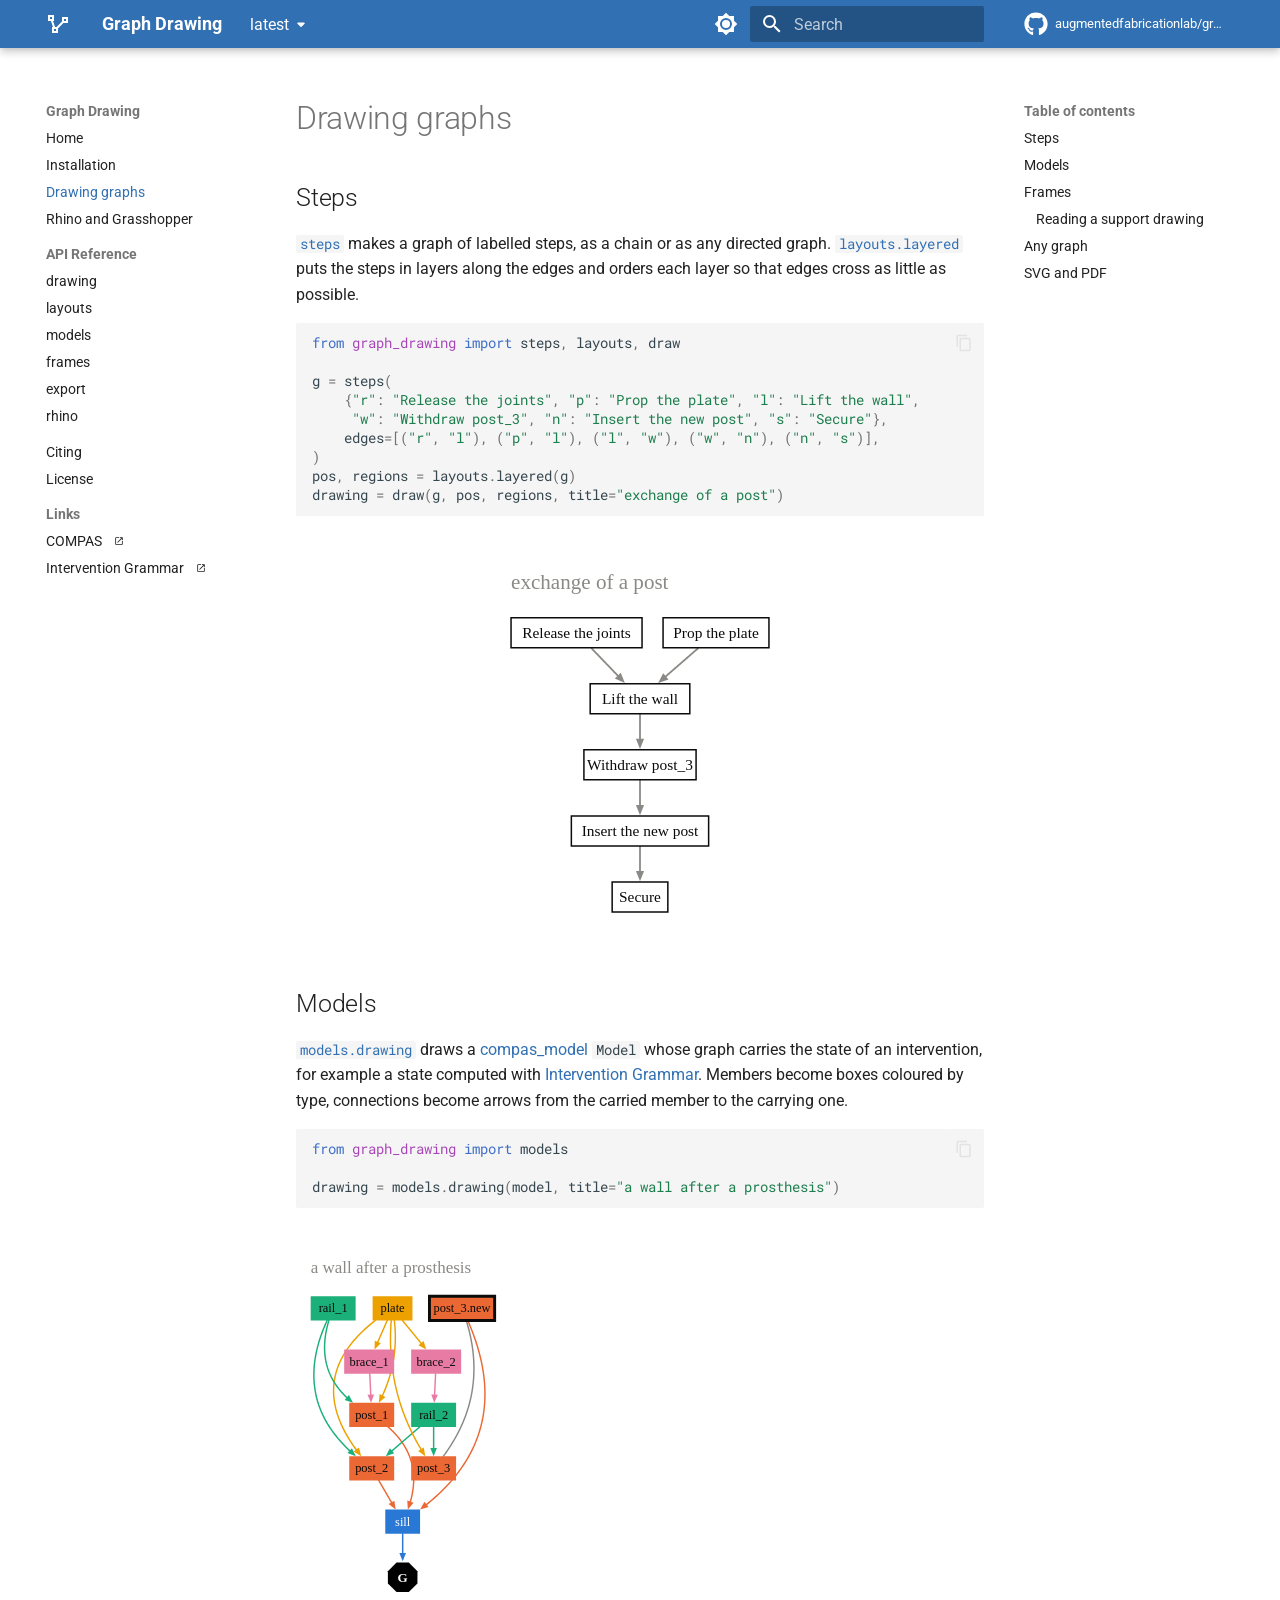
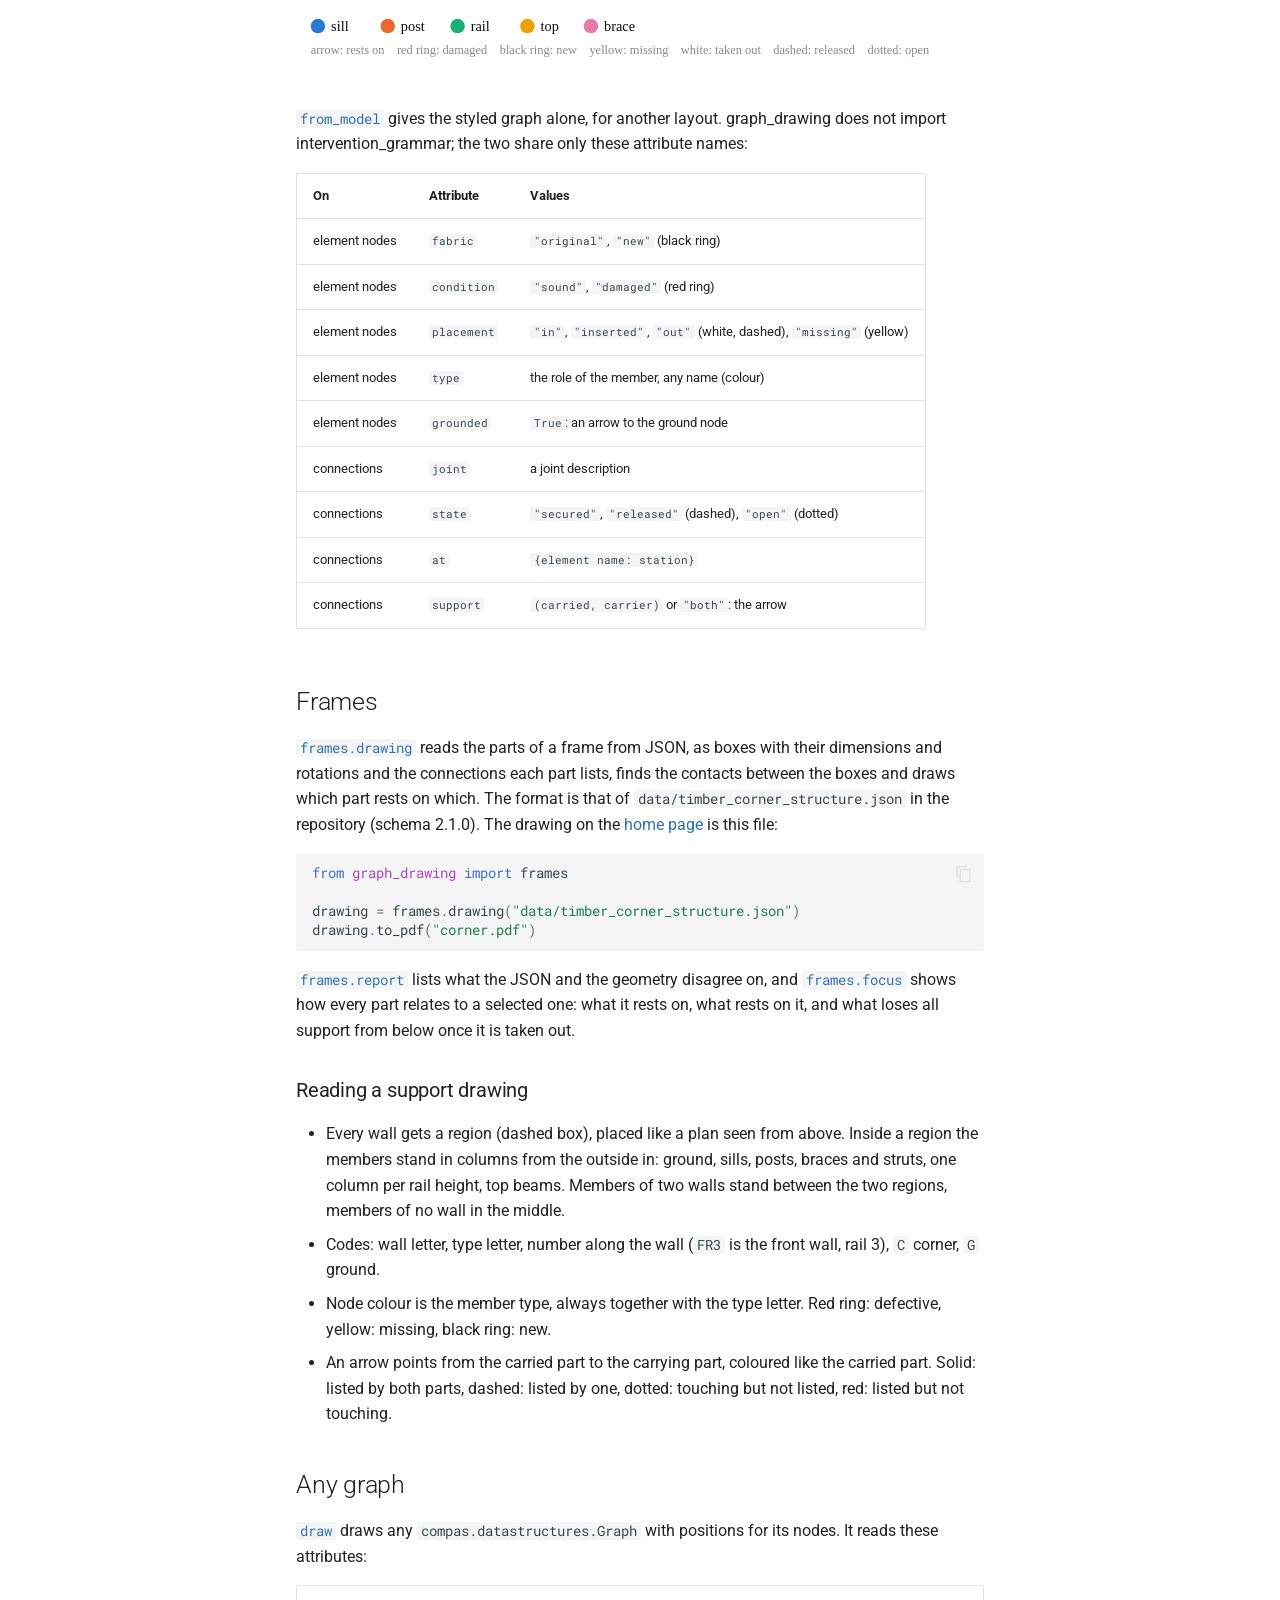
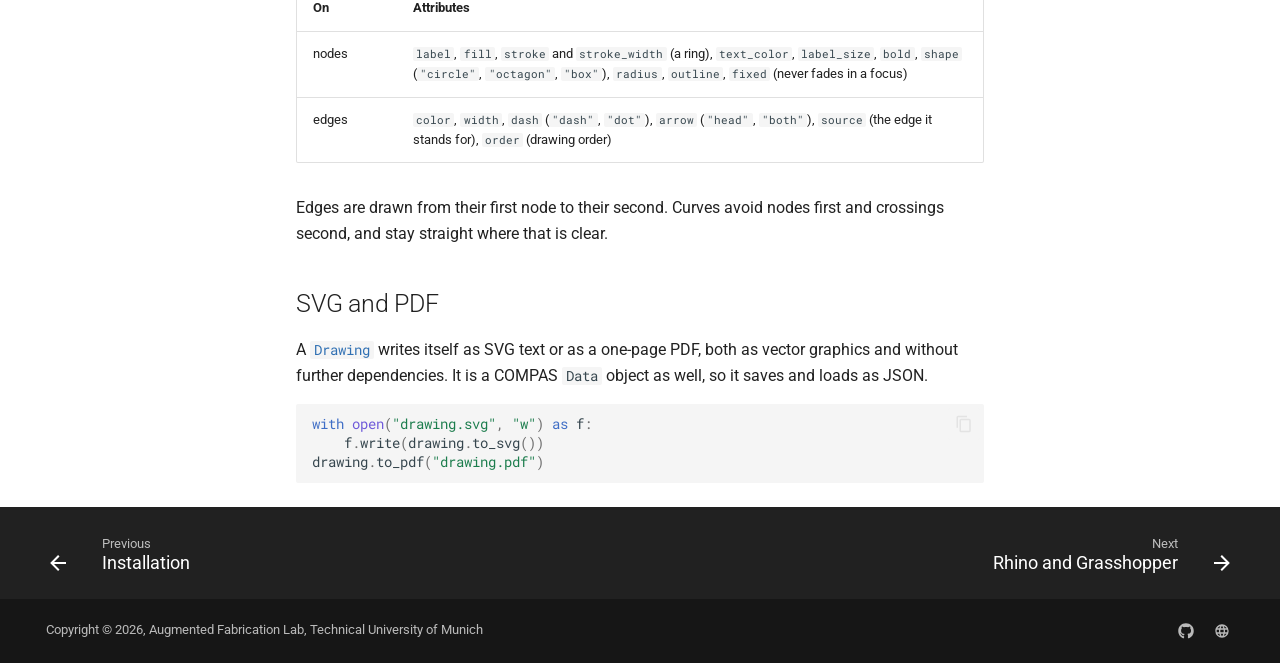
==== latest/usage/index.html @ 90469720 "Deployed 56a0290 to latest with MkDocs 1.6.1 and mike 2.2.0" ====
<!doctype html>
<html lang="en" class="no-js">
  <head>
    
      <meta charset="utf-8">
      <meta name="viewport" content="width=device-width,initial-scale=1">
      
        <meta name="description" content="Schematic drawings of graphs in Rhino, in Grasshopper, as SVG and as PDF.">
      
      
        <meta name="author" content="Tizian Rein">
      
      
        <link rel="canonical" href="https://augmentedfabricationlab.github.io/graph_drawing/latest/usage/">
      
      
        <link rel="prev" href="../installation/">
      
      
        <link rel="next" href="../rhino/">
      
      
        
      
      
      <link rel="icon" href="../_images/favicon.svg">
      <meta name="generator" content="mkdocs-1.6.1, mkdocs-material-9.7.7">
    
    
      
        <title>Drawing graphs - Graph Drawing</title>
      
    
    
      <link rel="stylesheet" href="../assets/stylesheets/main.ec1eaa64.min.css">
      
        
        <link rel="stylesheet" href="../assets/stylesheets/palette.ab4e12ef.min.css">
      
      


    
    
      
    
    
      
        
        
        <link rel="preconnect" href="https://fonts.gstatic.com" crossorigin>
        <link rel="stylesheet" href="https://fonts.googleapis.com/css?family=Roboto:300,300i,400,400i,700,700i%7CRoboto+Mono:400,400i,700,700i&display=fallback">
        <style>:root{--md-text-font:"Roboto";--md-code-font:"Roboto Mono"}</style>
      
    
    
      <link rel="stylesheet" href="../assets/_mkdocstrings.css">
    
      <link rel="stylesheet" href="../assets/stylesheets/custom.css">
    
    <script>__md_scope=new URL("..",location),__md_hash=e=>[...e].reduce(((e,_)=>(e<<5)-e+_.charCodeAt(0)),0),__md_get=(e,_=localStorage,t=__md_scope)=>JSON.parse(_.getItem(t.pathname+"."+e)),__md_set=(e,_,t=localStorage,a=__md_scope)=>{try{t.setItem(a.pathname+"."+e,JSON.stringify(_))}catch(e){}}</script>
    
      

    
    
  </head>
  
  
    
    
      
    
    
    
    
    <body dir="ltr" data-md-color-scheme="default" data-md-color-primary="custom" data-md-color-accent="custom">
  
    
    <input class="md-toggle" data-md-toggle="drawer" type="checkbox" id="__drawer" autocomplete="off">
    <input class="md-toggle" data-md-toggle="search" type="checkbox" id="__search" autocomplete="off">
    <label class="md-overlay" for="__drawer"></label>
    <div data-md-component="skip">
      
        
        <a href="#drawing-graphs" class="md-skip">
          Skip to content
        </a>
      
    </div>
    <div data-md-component="announce">
      
    </div>
    
      <div data-md-color-scheme="default" data-md-component="outdated" hidden>
        
      </div>
    
    
      

  

<header class="md-header md-header--shadow" data-md-component="header">
  <nav class="md-header__inner md-grid" aria-label="Header">
    <a href="https://augmentedfabricationlab.github.io/graph_drawing/" title="Graph Drawing" class="md-header__button md-logo" aria-label="Graph Drawing" data-md-component="logo">
      
  
  <svg xmlns="http://www.w3.org/2000/svg" viewBox="0 0 24 24"><path d="M2 3v6h2.95l2 6H6v6h6v-4.59L17.41 11H22V5h-6v4.57L10.59 15H9.06l-2-6H8V3M4 5h2v2H4m14 0h2v2h-2M8 17h2v2H8Z"/></svg>

    </a>
    <label class="md-header__button md-icon" for="__drawer">
      
      <svg xmlns="http://www.w3.org/2000/svg" viewBox="0 0 24 24"><path d="M3 6h18v2H3zm0 5h18v2H3zm0 5h18v2H3z"/></svg>
    </label>
    <div class="md-header__title" data-md-component="header-title">
      <div class="md-header__ellipsis">
        <div class="md-header__topic">
          <span class="md-ellipsis">
            Graph Drawing
          </span>
        </div>
        <div class="md-header__topic" data-md-component="header-topic">
          <span class="md-ellipsis">
            
              Drawing graphs
            
          </span>
        </div>
      </div>
    </div>
    
      
        <form class="md-header__option" data-md-component="palette">
  
    
    
    
    <input class="md-option" data-md-color-media="" data-md-color-scheme="default" data-md-color-primary="custom" data-md-color-accent="custom"  aria-label="Switch to dark mode"  type="radio" name="__palette" id="__palette_0">
    
      <label class="md-header__button md-icon" title="Switch to dark mode" for="__palette_1" hidden>
        <svg xmlns="http://www.w3.org/2000/svg" viewBox="0 0 24 24"><path d="M12 8a4 4 0 0 0-4 4 4 4 0 0 0 4 4 4 4 0 0 0 4-4 4 4 0 0 0-4-4m0 10a6 6 0 0 1-6-6 6 6 0 0 1 6-6 6 6 0 0 1 6 6 6 6 0 0 1-6 6m8-9.31V4h-4.69L12 .69 8.69 4H4v4.69L.69 12 4 15.31V20h4.69L12 23.31 15.31 20H20v-4.69L23.31 12z"/></svg>
      </label>
    
  
    
    
    
    <input class="md-option" data-md-color-media="" data-md-color-scheme="slate" data-md-color-primary="custom" data-md-color-accent="custom"  aria-label="Switch to light mode"  type="radio" name="__palette" id="__palette_1">
    
      <label class="md-header__button md-icon" title="Switch to light mode" for="__palette_0" hidden>
        <svg xmlns="http://www.w3.org/2000/svg" viewBox="0 0 24 24"><path d="M12 18c-.89 0-1.74-.2-2.5-.55C11.56 16.5 13 14.42 13 12s-1.44-4.5-3.5-5.45C10.26 6.2 11.11 6 12 6a6 6 0 0 1 6 6 6 6 0 0 1-6 6m8-9.31V4h-4.69L12 .69 8.69 4H4v4.69L.69 12 4 15.31V20h4.69L12 23.31 15.31 20H20v-4.69L23.31 12z"/></svg>
      </label>
    
  
</form>
      
    
    
      <script>var palette=__md_get("__palette");if(palette&&palette.color){if("(prefers-color-scheme)"===palette.color.media){var media=matchMedia("(prefers-color-scheme: light)"),input=document.querySelector(media.matches?"[data-md-color-media='(prefers-color-scheme: light)']":"[data-md-color-media='(prefers-color-scheme: dark)']");palette.color.media=input.getAttribute("data-md-color-media"),palette.color.scheme=input.getAttribute("data-md-color-scheme"),palette.color.primary=input.getAttribute("data-md-color-primary"),palette.color.accent=input.getAttribute("data-md-color-accent")}for(var[key,value]of Object.entries(palette.color))document.body.setAttribute("data-md-color-"+key,value)}</script>
    
    
    
      
      
        <label class="md-header__button md-icon" for="__search">
          
          <svg xmlns="http://www.w3.org/2000/svg" viewBox="0 0 24 24"><path d="M9.5 3A6.5 6.5 0 0 1 16 9.5c0 1.61-.59 3.09-1.56 4.23l.27.27h.79l5 5-1.5 1.5-5-5v-.79l-.27-.27A6.52 6.52 0 0 1 9.5 16 6.5 6.5 0 0 1 3 9.5 6.5 6.5 0 0 1 9.5 3m0 2C7 5 5 7 5 9.5S7 14 9.5 14 14 12 14 9.5 12 5 9.5 5"/></svg>
        </label>
        <div class="md-search" data-md-component="search" role="dialog">
  <label class="md-search__overlay" for="__search"></label>
  <div class="md-search__inner" role="search">
    <form class="md-search__form" name="search">
      <input type="text" class="md-search__input" name="query" aria-label="Search" placeholder="Search" autocapitalize="off" autocorrect="off" autocomplete="off" spellcheck="false" data-md-component="search-query" required>
      <label class="md-search__icon md-icon" for="__search">
        
        <svg xmlns="http://www.w3.org/2000/svg" viewBox="0 0 24 24"><path d="M9.5 3A6.5 6.5 0 0 1 16 9.5c0 1.61-.59 3.09-1.56 4.23l.27.27h.79l5 5-1.5 1.5-5-5v-.79l-.27-.27A6.52 6.52 0 0 1 9.5 16 6.5 6.5 0 0 1 3 9.5 6.5 6.5 0 0 1 9.5 3m0 2C7 5 5 7 5 9.5S7 14 9.5 14 14 12 14 9.5 12 5 9.5 5"/></svg>
        
        <svg xmlns="http://www.w3.org/2000/svg" viewBox="0 0 24 24"><path d="M20 11v2H8l5.5 5.5-1.42 1.42L4.16 12l7.92-7.92L13.5 5.5 8 11z"/></svg>
      </label>
      <nav class="md-search__options" aria-label="Search">
        
        <button type="reset" class="md-search__icon md-icon" title="Clear" aria-label="Clear" tabindex="-1">
          
          <svg xmlns="http://www.w3.org/2000/svg" viewBox="0 0 24 24"><path d="M19 6.41 17.59 5 12 10.59 6.41 5 5 6.41 10.59 12 5 17.59 6.41 19 12 13.41 17.59 19 19 17.59 13.41 12z"/></svg>
        </button>
      </nav>
      
        <div class="md-search__suggest" data-md-component="search-suggest"></div>
      
    </form>
    <div class="md-search__output">
      <div class="md-search__scrollwrap" tabindex="0" data-md-scrollfix>
        <div class="md-search-result" data-md-component="search-result">
          <div class="md-search-result__meta">
            Initializing search
          </div>
          <ol class="md-search-result__list" role="presentation"></ol>
        </div>
      </div>
    </div>
  </div>
</div>
      
    
    
      <div class="md-header__source">
        <a href="https://github.com/augmentedfabricationlab/graph_drawing/" title="Go to repository" class="md-source" data-md-component="source">
  <div class="md-source__icon md-icon">
    
    <svg xmlns="http://www.w3.org/2000/svg" viewBox="0 0 512 512"><!--! Font Awesome Free 7.1.0 by @fontawesome - https://fontawesome.com License - https://fontawesome.com/license/free (Icons: CC BY 4.0, Fonts: SIL OFL 1.1, Code: MIT License) Copyright 2025 Fonticons, Inc.--><path d="M173.9 397.4c0 2-2.3 3.6-5.2 3.6-3.3.3-5.6-1.3-5.6-3.6 0-2 2.3-3.6 5.2-3.6 3-.3 5.6 1.3 5.6 3.6m-31.1-4.5c-.7 2 1.3 4.3 4.3 4.9 2.6 1 5.6 0 6.2-2s-1.3-4.3-4.3-5.2c-2.6-.7-5.5.3-6.2 2.3m44.2-1.7c-2.9.7-4.9 2.6-4.6 4.9.3 2 2.9 3.3 5.9 2.6 2.9-.7 4.9-2.6 4.6-4.6-.3-1.9-3-3.2-5.9-2.9M252.8 8C114.1 8 8 113.3 8 252c0 110.9 69.8 205.8 169.5 239.2 12.8 2.3 17.3-5.6 17.3-12.1 0-6.2-.3-40.4-.3-61.4 0 0-70 15-84.7-29.8 0 0-11.4-29.1-27.8-36.6 0 0-22.9-15.7 1.6-15.4 0 0 24.9 2 38.6 25.8 21.9 38.6 58.6 27.5 72.9 20.9 2.3-16 8.8-27.1 16-33.7-55.9-6.2-112.3-14.3-112.3-110.5 0-27.5 7.6-41.3 23.6-58.9-2.6-6.5-11.1-33.3 2.6-67.9 20.9-6.5 69 27 69 27 20-5.6 41.5-8.5 62.8-8.5s42.8 2.9 62.8 8.5c0 0 48.1-33.6 69-27 13.7 34.7 5.2 61.4 2.6 67.9 16 17.7 25.8 31.5 25.8 58.9 0 96.5-58.9 104.2-114.8 110.5 9.2 7.9 17 22.9 17 46.4 0 33.7-.3 75.4-.3 83.6 0 6.5 4.6 14.4 17.3 12.1C436.2 457.8 504 362.9 504 252 504 113.3 391.5 8 252.8 8M105.2 352.9c-1.3 1-1 3.3.7 5.2 1.6 1.6 3.9 2.3 5.2 1 1.3-1 1-3.3-.7-5.2-1.6-1.6-3.9-2.3-5.2-1m-10.8-8.1c-.7 1.3.3 2.9 2.3 3.9 1.6 1 3.6.7 4.3-.7.7-1.3-.3-2.9-2.3-3.9-2-.6-3.6-.3-4.3.7m32.4 35.6c-1.6 1.3-1 4.3 1.3 6.2 2.3 2.3 5.2 2.6 6.5 1 1.3-1.3.7-4.3-1.3-6.2-2.2-2.3-5.2-2.6-6.5-1m-11.4-14.7c-1.6 1-1.6 3.6 0 5.9s4.3 3.3 5.6 2.3c1.6-1.3 1.6-3.9 0-6.2-1.4-2.3-4-3.3-5.6-2"/></svg>
  </div>
  <div class="md-source__repository">
    augmentedfabricationlab/graph_drawing
  </div>
</a>
      </div>
    
  </nav>
  
</header>
    
    <div class="md-container" data-md-component="container">
      
      
        
          
        
      
      <main class="md-main" data-md-component="main">
        <div class="md-main__inner md-grid">
          
            
              
              <div class="md-sidebar md-sidebar--primary" data-md-component="sidebar" data-md-type="navigation" >
                <div class="md-sidebar__scrollwrap">
                  <div class="md-sidebar__inner">
                    



<nav class="md-nav md-nav--primary" aria-label="Navigation" data-md-level="0">
  <label class="md-nav__title" for="__drawer">
    <a href="https://augmentedfabricationlab.github.io/graph_drawing/" title="Graph Drawing" class="md-nav__button md-logo" aria-label="Graph Drawing" data-md-component="logo">
      
  
  <svg xmlns="http://www.w3.org/2000/svg" viewBox="0 0 24 24"><path d="M2 3v6h2.95l2 6H6v6h6v-4.59L17.41 11H22V5h-6v4.57L10.59 15H9.06l-2-6H8V3M4 5h2v2H4m14 0h2v2h-2M8 17h2v2H8Z"/></svg>

    </a>
    Graph Drawing
  </label>
  
    <div class="md-nav__source">
      <a href="https://github.com/augmentedfabricationlab/graph_drawing/" title="Go to repository" class="md-source" data-md-component="source">
  <div class="md-source__icon md-icon">
    
    <svg xmlns="http://www.w3.org/2000/svg" viewBox="0 0 512 512"><!--! Font Awesome Free 7.1.0 by @fontawesome - https://fontawesome.com License - https://fontawesome.com/license/free (Icons: CC BY 4.0, Fonts: SIL OFL 1.1, Code: MIT License) Copyright 2025 Fonticons, Inc.--><path d="M173.9 397.4c0 2-2.3 3.6-5.2 3.6-3.3.3-5.6-1.3-5.6-3.6 0-2 2.3-3.6 5.2-3.6 3-.3 5.6 1.3 5.6 3.6m-31.1-4.5c-.7 2 1.3 4.3 4.3 4.9 2.6 1 5.6 0 6.2-2s-1.3-4.3-4.3-5.2c-2.6-.7-5.5.3-6.2 2.3m44.2-1.7c-2.9.7-4.9 2.6-4.6 4.9.3 2 2.9 3.3 5.9 2.6 2.9-.7 4.9-2.6 4.6-4.6-.3-1.9-3-3.2-5.9-2.9M252.8 8C114.1 8 8 113.3 8 252c0 110.9 69.8 205.8 169.5 239.2 12.8 2.3 17.3-5.6 17.3-12.1 0-6.2-.3-40.4-.3-61.4 0 0-70 15-84.7-29.8 0 0-11.4-29.1-27.8-36.6 0 0-22.9-15.7 1.6-15.4 0 0 24.9 2 38.6 25.8 21.9 38.6 58.6 27.5 72.9 20.9 2.3-16 8.8-27.1 16-33.7-55.9-6.2-112.3-14.3-112.3-110.5 0-27.5 7.6-41.3 23.6-58.9-2.6-6.5-11.1-33.3 2.6-67.9 20.9-6.5 69 27 69 27 20-5.6 41.5-8.5 62.8-8.5s42.8 2.9 62.8 8.5c0 0 48.1-33.6 69-27 13.7 34.7 5.2 61.4 2.6 67.9 16 17.7 25.8 31.5 25.8 58.9 0 96.5-58.9 104.2-114.8 110.5 9.2 7.9 17 22.9 17 46.4 0 33.7-.3 75.4-.3 83.6 0 6.5 4.6 14.4 17.3 12.1C436.2 457.8 504 362.9 504 252 504 113.3 391.5 8 252.8 8M105.2 352.9c-1.3 1-1 3.3.7 5.2 1.6 1.6 3.9 2.3 5.2 1 1.3-1 1-3.3-.7-5.2-1.6-1.6-3.9-2.3-5.2-1m-10.8-8.1c-.7 1.3.3 2.9 2.3 3.9 1.6 1 3.6.7 4.3-.7.7-1.3-.3-2.9-2.3-3.9-2-.6-3.6-.3-4.3.7m32.4 35.6c-1.6 1.3-1 4.3 1.3 6.2 2.3 2.3 5.2 2.6 6.5 1 1.3-1.3.7-4.3-1.3-6.2-2.2-2.3-5.2-2.6-6.5-1m-11.4-14.7c-1.6 1-1.6 3.6 0 5.9s4.3 3.3 5.6 2.3c1.6-1.3 1.6-3.9 0-6.2-1.4-2.3-4-3.3-5.6-2"/></svg>
  </div>
  <div class="md-source__repository">
    augmentedfabricationlab/graph_drawing
  </div>
</a>
    </div>
  
  <ul class="md-nav__list" data-md-scrollfix>
    
      
      
  
  
  
  
    <li class="md-nav__item">
      <a href=".." class="md-nav__link">
        
  
  
  <span class="md-ellipsis">
    
  
    Home
  

    
  </span>
  
  

      </a>
    </li>
  

    
      
      
  
  
  
  
    <li class="md-nav__item">
      <a href="../installation/" class="md-nav__link">
        
  
  
  <span class="md-ellipsis">
    
  
    Installation
  

    
  </span>
  
  

      </a>
    </li>
  

    
      
      
  
  
    
  
  
  
    <li class="md-nav__item md-nav__item--active">
      
      <input class="md-nav__toggle md-toggle" type="checkbox" id="__toc">
      
      
        
      
      
        <label class="md-nav__link md-nav__link--active" for="__toc">
          
  
  
  <span class="md-ellipsis">
    
  
    Drawing graphs
  

    
  </span>
  
  

          <span class="md-nav__icon md-icon"></span>
        </label>
      
      <a href="./" class="md-nav__link md-nav__link--active">
        
  
  
  <span class="md-ellipsis">
    
  
    Drawing graphs
  

    
  </span>
  
  

      </a>
      
        

<nav class="md-nav md-nav--secondary" aria-label="Table of contents">
  
  
  
    
  
  
    <label class="md-nav__title" for="__toc">
      <span class="md-nav__icon md-icon"></span>
      Table of contents
    </label>
    <ul class="md-nav__list" data-md-component="toc" data-md-scrollfix>
      
        <li class="md-nav__item">
  <a href="#steps" class="md-nav__link">
    <span class="md-ellipsis">
      
        Steps
      
    </span>
  </a>
  
</li>
      
        <li class="md-nav__item">
  <a href="#models" class="md-nav__link">
    <span class="md-ellipsis">
      
        Models
      
    </span>
  </a>
  
</li>
      
        <li class="md-nav__item">
  <a href="#frames" class="md-nav__link">
    <span class="md-ellipsis">
      
        Frames
      
    </span>
  </a>
  
    <nav class="md-nav" aria-label="Frames">
      <ul class="md-nav__list">
        
          <li class="md-nav__item">
  <a href="#reading-a-support-drawing" class="md-nav__link">
    <span class="md-ellipsis">
      
        Reading a support drawing
      
    </span>
  </a>
  
</li>
        
      </ul>
    </nav>
  
</li>
      
        <li class="md-nav__item">
  <a href="#any-graph" class="md-nav__link">
    <span class="md-ellipsis">
      
        Any graph
      
    </span>
  </a>
  
</li>
      
        <li class="md-nav__item">
  <a href="#svg-and-pdf" class="md-nav__link">
    <span class="md-ellipsis">
      
        SVG and PDF
      
    </span>
  </a>
  
</li>
      
    </ul>
  
</nav>
      
    </li>
  

    
      
      
  
  
  
  
    <li class="md-nav__item">
      <a href="../rhino/" class="md-nav__link">
        
  
  
  <span class="md-ellipsis">
    
  
    Rhino and Grasshopper
  

    
  </span>
  
  

      </a>
    </li>
  

    
      
      
  
  
  
  
    
    
      
        
      
        
      
        
      
        
      
        
      
        
      
    
    
    
      
        
        
      
    
    
    <li class="md-nav__item md-nav__item--section md-nav__item--nested">
      
        
        
        <input class="md-nav__toggle md-toggle " type="checkbox" id="__nav_5" >
        
          
          <label class="md-nav__link" for="__nav_5" id="__nav_5_label" tabindex="">
            
  
  
  <span class="md-ellipsis">
    
  
    API Reference
  

    
  </span>
  
  

            <span class="md-nav__icon md-icon"></span>
          </label>
        
        <nav class="md-nav" data-md-level="1" aria-labelledby="__nav_5_label" aria-expanded="false">
          <label class="md-nav__title" for="__nav_5">
            <span class="md-nav__icon md-icon"></span>
            
  
    API Reference
  

          </label>
          <ul class="md-nav__list" data-md-scrollfix>
            
              
                
  
  
  
  
    <li class="md-nav__item">
      <a href="../api/graph_drawing.drawing/" class="md-nav__link">
        
  
  
  <span class="md-ellipsis">
    
  
    drawing
  

    
  </span>
  
  

      </a>
    </li>
  

              
            
              
                
  
  
  
  
    <li class="md-nav__item">
      <a href="../api/graph_drawing.layouts/" class="md-nav__link">
        
  
  
  <span class="md-ellipsis">
    
  
    layouts
  

    
  </span>
  
  

      </a>
    </li>
  

              
            
              
                
  
  
  
  
    <li class="md-nav__item">
      <a href="../api/graph_drawing.models/" class="md-nav__link">
        
  
  
  <span class="md-ellipsis">
    
  
    models
  

    
  </span>
  
  

      </a>
    </li>
  

              
            
              
                
  
  
  
  
    <li class="md-nav__item">
      <a href="../api/graph_drawing.frames/" class="md-nav__link">
        
  
  
  <span class="md-ellipsis">
    
  
    frames
  

    
  </span>
  
  

      </a>
    </li>
  

              
            
              
                
  
  
  
  
    <li class="md-nav__item">
      <a href="../api/graph_drawing.export/" class="md-nav__link">
        
  
  
  <span class="md-ellipsis">
    
  
    export
  

    
  </span>
  
  

      </a>
    </li>
  

              
            
              
                
  
  
  
  
    <li class="md-nav__item">
      <a href="../api/graph_drawing.rhino/" class="md-nav__link">
        
  
  
  <span class="md-ellipsis">
    
  
    rhino
  

    
  </span>
  
  

      </a>
    </li>
  

              
            
          </ul>
        </nav>
      
    </li>
  

    
      
      
  
  
  
  
    <li class="md-nav__item">
      <a href="../citing/" class="md-nav__link">
        
  
  
  <span class="md-ellipsis">
    
  
    Citing
  

    
  </span>
  
  

      </a>
    </li>
  

    
      
      
  
  
  
  
    <li class="md-nav__item">
      <a href="../license/" class="md-nav__link">
        
  
  
  <span class="md-ellipsis">
    
  
    License
  

    
  </span>
  
  

      </a>
    </li>
  

    
      
      
  
  
  
  
    
    
      
        
      
        
      
    
    
    
      
        
        
      
    
    
    <li class="md-nav__item md-nav__item--section md-nav__item--nested">
      
        
        
        <input class="md-nav__toggle md-toggle " type="checkbox" id="__nav_8" >
        
          
          <label class="md-nav__link" for="__nav_8" id="__nav_8_label" tabindex="">
            
  
  
  <span class="md-ellipsis">
    
  
    Links
  

    
  </span>
  
  

            <span class="md-nav__icon md-icon"></span>
          </label>
        
        <nav class="md-nav" data-md-level="1" aria-labelledby="__nav_8_label" aria-expanded="false">
          <label class="md-nav__title" for="__nav_8">
            <span class="md-nav__icon md-icon"></span>
            
  
    Links
  

          </label>
          <ul class="md-nav__list" data-md-scrollfix>
            
              
                
  
  
  
  
    <li class="md-nav__item">
      <a href="https://compas.dev/" class="md-nav__link">
        
  
  
  <span class="md-ellipsis">
    
  
    COMPAS
  

    
  </span>
  
  

      </a>
    </li>
  

              
            
              
                
  
  
  
  
    <li class="md-nav__item">
      <a href="https://augmentedfabricationlab.github.io/intervention_grammar/" class="md-nav__link">
        
  
  
  <span class="md-ellipsis">
    
  
    Intervention Grammar
  

    
  </span>
  
  

      </a>
    </li>
  

              
            
          </ul>
        </nav>
      
    </li>
  

    
  </ul>
</nav>
                  </div>
                </div>
              </div>
            
            
              
              <div class="md-sidebar md-sidebar--secondary" data-md-component="sidebar" data-md-type="toc" >
                <div class="md-sidebar__scrollwrap">
                  <div class="md-sidebar__inner">
                    

<nav class="md-nav md-nav--secondary" aria-label="Table of contents">
  
  
  
    
  
  
    <label class="md-nav__title" for="__toc">
      <span class="md-nav__icon md-icon"></span>
      Table of contents
    </label>
    <ul class="md-nav__list" data-md-component="toc" data-md-scrollfix>
      
        <li class="md-nav__item">
  <a href="#steps" class="md-nav__link">
    <span class="md-ellipsis">
      
        Steps
      
    </span>
  </a>
  
</li>
      
        <li class="md-nav__item">
  <a href="#models" class="md-nav__link">
    <span class="md-ellipsis">
      
        Models
      
    </span>
  </a>
  
</li>
      
        <li class="md-nav__item">
  <a href="#frames" class="md-nav__link">
    <span class="md-ellipsis">
      
        Frames
      
    </span>
  </a>
  
    <nav class="md-nav" aria-label="Frames">
      <ul class="md-nav__list">
        
          <li class="md-nav__item">
  <a href="#reading-a-support-drawing" class="md-nav__link">
    <span class="md-ellipsis">
      
        Reading a support drawing
      
    </span>
  </a>
  
</li>
        
      </ul>
    </nav>
  
</li>
      
        <li class="md-nav__item">
  <a href="#any-graph" class="md-nav__link">
    <span class="md-ellipsis">
      
        Any graph
      
    </span>
  </a>
  
</li>
      
        <li class="md-nav__item">
  <a href="#svg-and-pdf" class="md-nav__link">
    <span class="md-ellipsis">
      
        SVG and PDF
      
    </span>
  </a>
  
</li>
      
    </ul>
  
</nav>
                  </div>
                </div>
              </div>
            
          
          
            <div class="md-content" data-md-component="content">
              
              <article class="md-content__inner md-typeset">
                
                  



<h1 id="drawing-graphs">Drawing graphs<a class="headerlink" href="#drawing-graphs" title="Permanent link">¤</a></h1>
<h2 id="steps">Steps<a class="headerlink" href="#steps" title="Permanent link">¤</a></h2>
<p><a class="autorefs autorefs-internal" title="            steps" href="../api/graph_drawing.models/#graph_drawing.models.steps"><code>steps</code></a> makes a graph of labelled steps, as a
chain or as any directed graph. <a class="autorefs autorefs-internal" title="            layered" href="../api/graph_drawing.layouts/#graph_drawing.layouts.layered"><code>layouts.layered</code></a>
puts the steps in layers along the edges and orders each layer so that edges
cross as little as possible.</p>
<div class="language-python highlight"><pre><span></span><code><a id="__codelineno-0-1" name="__codelineno-0-1" href="#__codelineno-0-1"></a><span class="kn">from</span><span class="w"> </span><span class="nn">graph_drawing</span><span class="w"> </span><span class="kn">import</span> <span class="n">steps</span><span class="p">,</span> <span class="n">layouts</span><span class="p">,</span> <span class="n">draw</span>
<a id="__codelineno-0-2" name="__codelineno-0-2" href="#__codelineno-0-2"></a>
<a id="__codelineno-0-3" name="__codelineno-0-3" href="#__codelineno-0-3"></a><span class="n">g</span> <span class="o">=</span> <span class="n">steps</span><span class="p">(</span>
<a id="__codelineno-0-4" name="__codelineno-0-4" href="#__codelineno-0-4"></a>    <span class="p">{</span><span class="s2">"r"</span><span class="p">:</span> <span class="s2">"Release the joints"</span><span class="p">,</span> <span class="s2">"p"</span><span class="p">:</span> <span class="s2">"Prop the plate"</span><span class="p">,</span> <span class="s2">"l"</span><span class="p">:</span> <span class="s2">"Lift the wall"</span><span class="p">,</span>
<a id="__codelineno-0-5" name="__codelineno-0-5" href="#__codelineno-0-5"></a>     <span class="s2">"w"</span><span class="p">:</span> <span class="s2">"Withdraw post_3"</span><span class="p">,</span> <span class="s2">"n"</span><span class="p">:</span> <span class="s2">"Insert the new post"</span><span class="p">,</span> <span class="s2">"s"</span><span class="p">:</span> <span class="s2">"Secure"</span><span class="p">},</span>
<a id="__codelineno-0-6" name="__codelineno-0-6" href="#__codelineno-0-6"></a>    <span class="n">edges</span><span class="o">=</span><span class="p">[(</span><span class="s2">"r"</span><span class="p">,</span> <span class="s2">"l"</span><span class="p">),</span> <span class="p">(</span><span class="s2">"p"</span><span class="p">,</span> <span class="s2">"l"</span><span class="p">),</span> <span class="p">(</span><span class="s2">"l"</span><span class="p">,</span> <span class="s2">"w"</span><span class="p">),</span> <span class="p">(</span><span class="s2">"w"</span><span class="p">,</span> <span class="s2">"n"</span><span class="p">),</span> <span class="p">(</span><span class="s2">"n"</span><span class="p">,</span> <span class="s2">"s"</span><span class="p">)],</span>
<a id="__codelineno-0-7" name="__codelineno-0-7" href="#__codelineno-0-7"></a><span class="p">)</span>
<a id="__codelineno-0-8" name="__codelineno-0-8" href="#__codelineno-0-8"></a><span class="n">pos</span><span class="p">,</span> <span class="n">regions</span> <span class="o">=</span> <span class="n">layouts</span><span class="o">.</span><span class="n">layered</span><span class="p">(</span><span class="n">g</span><span class="p">)</span>
<a id="__codelineno-0-9" name="__codelineno-0-9" href="#__codelineno-0-9"></a><span class="n">drawing</span> <span class="o">=</span> <span class="n">draw</span><span class="p">(</span><span class="n">g</span><span class="p">,</span> <span class="n">pos</span><span class="p">,</span> <span class="n">regions</span><span class="p">,</span> <span class="n">title</span><span class="o">=</span><span class="s2">"exchange of a post"</span><span class="p">)</span>
</code></pre></div>
<figure>
<p><img alt="A directed graph of steps" src="../_images/steps.svg" /></p>
</figure>
<h2 id="models">Models<a class="headerlink" href="#models" title="Permanent link">¤</a></h2>
<p><a class="autorefs autorefs-internal" title="            drawing" href="../api/graph_drawing.models/#graph_drawing.models.drawing"><code>models.drawing</code></a> draws a
<a href="https://github.com/blockresearchgroup/compas_model">compas_model</a> <code>Model</code>
whose graph carries the state of an intervention, for example a state computed
with <a href="https://augmentedfabricationlab.github.io/intervention_grammar/">Intervention Grammar</a>.
Members become boxes coloured by type, connections become arrows from the
carried member to the carrying one.</p>
<div class="language-python highlight"><pre><span></span><code><a id="__codelineno-1-1" name="__codelineno-1-1" href="#__codelineno-1-1"></a><span class="kn">from</span><span class="w"> </span><span class="nn">graph_drawing</span><span class="w"> </span><span class="kn">import</span> <span class="n">models</span>
<a id="__codelineno-1-2" name="__codelineno-1-2" href="#__codelineno-1-2"></a>
<a id="__codelineno-1-3" name="__codelineno-1-3" href="#__codelineno-1-3"></a><span class="n">drawing</span> <span class="o">=</span> <span class="n">models</span><span class="o">.</span><span class="n">drawing</span><span class="p">(</span><span class="n">model</span><span class="p">,</span> <span class="n">title</span><span class="o">=</span><span class="s2">"a wall after a prosthesis"</span><span class="p">)</span>
</code></pre></div>
<figure>
<p><img alt="A model with the state of an intervention" src="../_images/model.svg" /></p>
</figure>
<p><a class="autorefs autorefs-internal" title="            from_model" href="../api/graph_drawing.models/#graph_drawing.models.from_model"><code>from_model</code></a> gives the styled graph alone,
for another layout. graph_drawing does not import intervention_grammar; the
two share only these attribute names:</p>
<table>
<thead>
<tr>
<th>On</th>
<th>Attribute</th>
<th>Values</th>
</tr>
</thead>
<tbody>
<tr>
<td>element nodes</td>
<td><code>fabric</code></td>
<td><code>"original"</code>, <code>"new"</code> (black ring)</td>
</tr>
<tr>
<td>element nodes</td>
<td><code>condition</code></td>
<td><code>"sound"</code>, <code>"damaged"</code> (red ring)</td>
</tr>
<tr>
<td>element nodes</td>
<td><code>placement</code></td>
<td><code>"in"</code>, <code>"inserted"</code>, <code>"out"</code> (white, dashed), <code>"missing"</code> (yellow)</td>
</tr>
<tr>
<td>element nodes</td>
<td><code>type</code></td>
<td>the role of the member, any name (colour)</td>
</tr>
<tr>
<td>element nodes</td>
<td><code>grounded</code></td>
<td><code>True</code>: an arrow to the ground node</td>
</tr>
<tr>
<td>connections</td>
<td><code>joint</code></td>
<td>a joint description</td>
</tr>
<tr>
<td>connections</td>
<td><code>state</code></td>
<td><code>"secured"</code>, <code>"released"</code> (dashed), <code>"open"</code> (dotted)</td>
</tr>
<tr>
<td>connections</td>
<td><code>at</code></td>
<td><code>{element name: station}</code></td>
</tr>
<tr>
<td>connections</td>
<td><code>support</code></td>
<td><code>(carried, carrier)</code> or <code>"both"</code>: the arrow</td>
</tr>
</tbody>
</table>
<h2 id="frames">Frames<a class="headerlink" href="#frames" title="Permanent link">¤</a></h2>
<p><a class="autorefs autorefs-internal" title="            drawing" href="../api/graph_drawing.frames/#graph_drawing.frames.drawing"><code>frames.drawing</code></a> reads the parts of a frame
from JSON, as boxes with their dimensions and rotations and the connections
each part lists, finds the contacts between the boxes and draws which part
rests on which. The format is that of <code>data/timber_corner_structure.json</code>
in the repository (schema 2.1.0). The drawing on the <a href="../">home page</a> is
this file:</p>
<div class="language-python highlight"><pre><span></span><code><a id="__codelineno-2-1" name="__codelineno-2-1" href="#__codelineno-2-1"></a><span class="kn">from</span><span class="w"> </span><span class="nn">graph_drawing</span><span class="w"> </span><span class="kn">import</span> <span class="n">frames</span>
<a id="__codelineno-2-2" name="__codelineno-2-2" href="#__codelineno-2-2"></a>
<a id="__codelineno-2-3" name="__codelineno-2-3" href="#__codelineno-2-3"></a><span class="n">drawing</span> <span class="o">=</span> <span class="n">frames</span><span class="o">.</span><span class="n">drawing</span><span class="p">(</span><span class="s2">"data/timber_corner_structure.json"</span><span class="p">)</span>
<a id="__codelineno-2-4" name="__codelineno-2-4" href="#__codelineno-2-4"></a><span class="n">drawing</span><span class="o">.</span><span class="n">to_pdf</span><span class="p">(</span><span class="s2">"corner.pdf"</span><span class="p">)</span>
</code></pre></div>
<p><a class="autorefs autorefs-internal" title="            report" href="../api/graph_drawing.frames/#graph_drawing.frames.report"><code>frames.report</code></a> lists what the JSON and the
geometry disagree on, and <a class="autorefs autorefs-internal" title="            focus" href="../api/graph_drawing.frames/#graph_drawing.frames.focus"><code>frames.focus</code></a> shows
how every part relates to a selected one: what it rests on, what rests on it,
and what loses all support from below once it is taken out.</p>
<h3 id="reading-a-support-drawing">Reading a support drawing<a class="headerlink" href="#reading-a-support-drawing" title="Permanent link">¤</a></h3>
<ul>
<li>Every wall gets a region (dashed box), placed like a plan seen from above.
  Inside a region the members stand in columns from the outside in: ground,
  sills, posts, braces and struts, one column per rail height, top beams.
  Members of two walls stand between the two regions, members of no wall in
  the middle.</li>
<li>Codes: wall letter, type letter, number along the wall (<code>FR3</code> is the front
  wall, rail 3), <code>C</code> corner, <code>G</code> ground.</li>
<li>Node colour is the member type, always together with the type letter. Red
  ring: defective, yellow: missing, black ring: new.</li>
<li>An arrow points from the carried part to the carrying part, coloured like
  the carried part. Solid: listed by both parts, dashed: listed by one,
  dotted: touching but not listed, red: listed but not touching.</li>
</ul>
<h2 id="any-graph">Any graph<a class="headerlink" href="#any-graph" title="Permanent link">¤</a></h2>
<p><a class="autorefs autorefs-internal" title="            draw" href="../api/graph_drawing.drawing/#graph_drawing.drawing.draw"><code>draw</code></a> draws any <code>compas.datastructures.Graph</code>
with positions for its nodes. It reads these attributes:</p>
<table>
<thead>
<tr>
<th>On</th>
<th>Attributes</th>
</tr>
</thead>
<tbody>
<tr>
<td>nodes</td>
<td><code>label</code>, <code>fill</code>, <code>stroke</code> and <code>stroke_width</code> (a ring), <code>text_color</code>, <code>label_size</code>, <code>bold</code>, <code>shape</code> (<code>"circle"</code>, <code>"octagon"</code>, <code>"box"</code>), <code>radius</code>, <code>outline</code>, <code>fixed</code> (never fades in a focus)</td>
</tr>
<tr>
<td>edges</td>
<td><code>color</code>, <code>width</code>, <code>dash</code> (<code>"dash"</code>, <code>"dot"</code>), <code>arrow</code> (<code>"head"</code>, <code>"both"</code>), <code>source</code> (the edge it stands for), <code>order</code> (drawing order)</td>
</tr>
</tbody>
</table>
<p>Edges are drawn from their first node to their second. Curves avoid nodes
first and crossings second, and stay straight where that is clear.</p>
<h2 id="svg-and-pdf">SVG and PDF<a class="headerlink" href="#svg-and-pdf" title="Permanent link">¤</a></h2>
<p>A <a class="autorefs autorefs-internal" title="            Drawing" href="../api/graph_drawing.drawing/#graph_drawing.drawing.Drawing"><code>Drawing</code></a> writes itself as SVG text or as a
one-page PDF, both as vector graphics and without further dependencies. It is
a COMPAS <code>Data</code> object as well, so it saves and loads as JSON.</p>
<div class="language-python highlight"><pre><span></span><code><a id="__codelineno-3-1" name="__codelineno-3-1" href="#__codelineno-3-1"></a><span class="k">with</span> <span class="nb">open</span><span class="p">(</span><span class="s2">"drawing.svg"</span><span class="p">,</span> <span class="s2">"w"</span><span class="p">)</span> <span class="k">as</span> <span class="n">f</span><span class="p">:</span>
<a id="__codelineno-3-2" name="__codelineno-3-2" href="#__codelineno-3-2"></a>    <span class="n">f</span><span class="o">.</span><span class="n">write</span><span class="p">(</span><span class="n">drawing</span><span class="o">.</span><span class="n">to_svg</span><span class="p">())</span>
<a id="__codelineno-3-3" name="__codelineno-3-3" href="#__codelineno-3-3"></a><span class="n">drawing</span><span class="o">.</span><span class="n">to_pdf</span><span class="p">(</span><span class="s2">"drawing.pdf"</span><span class="p">)</span>
</code></pre></div>












                
              </article>
            </div>
          
          
<script>var target=document.getElementById(location.hash.slice(1));target&&target.name&&(target.checked=target.name.startsWith("__tabbed_"))</script>
        </div>
        
          <button type="button" class="md-top md-icon" data-md-component="top" hidden>
  
  <svg xmlns="http://www.w3.org/2000/svg" viewBox="0 0 24 24"><path d="M13 20h-2V8l-5.5 5.5-1.42-1.42L12 4.16l7.92 7.92-1.42 1.42L13 8z"/></svg>
  Back to top
</button>
        
      </main>
      
        <footer class="md-footer">
  
    
      
      <nav class="md-footer__inner md-grid" aria-label="Footer" >
        
          
          <a href="../installation/" class="md-footer__link md-footer__link--prev" aria-label="Previous: Installation">
            <div class="md-footer__button md-icon">
              
              <svg xmlns="http://www.w3.org/2000/svg" viewBox="0 0 24 24"><path d="M20 11v2H8l5.5 5.5-1.42 1.42L4.16 12l7.92-7.92L13.5 5.5 8 11z"/></svg>
            </div>
            <div class="md-footer__title">
              <span class="md-footer__direction">
                Previous
              </span>
              <div class="md-ellipsis">
                Installation
              </div>
            </div>
          </a>
        
        
          
          <a href="../rhino/" class="md-footer__link md-footer__link--next" aria-label="Next: Rhino and Grasshopper">
            <div class="md-footer__title">
              <span class="md-footer__direction">
                Next
              </span>
              <div class="md-ellipsis">
                Rhino and Grasshopper
              </div>
            </div>
            <div class="md-footer__button md-icon">
              
              <svg xmlns="http://www.w3.org/2000/svg" viewBox="0 0 24 24"><path d="M4 11v2h12l-5.5 5.5 1.42 1.42L19.84 12l-7.92-7.92L10.5 5.5 16 11z"/></svg>
            </div>
          </a>
        
      </nav>
    
  
  <div class="md-footer-meta md-typeset">
    <div class="md-footer-meta__inner md-grid">
      <div class="md-copyright">
  
    <div class="md-copyright__highlight">
      Copyright &copy; 2026, Augmented Fabrication Lab, Technical University of Munich
    </div>
  
  
</div>
      
        
<div class="md-social">
  
    
    
    
    
    <a href="https://github.com/augmentedfabricationlab/graph_drawing" target="_blank" rel="noopener" title="graph_drawing on GitHub" class="md-social__link">
      <svg xmlns="http://www.w3.org/2000/svg" viewBox="0 0 512 512"><!--! Font Awesome Free 7.1.0 by @fontawesome - https://fontawesome.com License - https://fontawesome.com/license/free (Icons: CC BY 4.0, Fonts: SIL OFL 1.1, Code: MIT License) Copyright 2025 Fonticons, Inc.--><path d="M173.9 397.4c0 2-2.3 3.6-5.2 3.6-3.3.3-5.6-1.3-5.6-3.6 0-2 2.3-3.6 5.2-3.6 3-.3 5.6 1.3 5.6 3.6m-31.1-4.5c-.7 2 1.3 4.3 4.3 4.9 2.6 1 5.6 0 6.2-2s-1.3-4.3-4.3-5.2c-2.6-.7-5.5.3-6.2 2.3m44.2-1.7c-2.9.7-4.9 2.6-4.6 4.9.3 2 2.9 3.3 5.9 2.6 2.9-.7 4.9-2.6 4.6-4.6-.3-1.9-3-3.2-5.9-2.9M252.8 8C114.1 8 8 113.3 8 252c0 110.9 69.8 205.8 169.5 239.2 12.8 2.3 17.3-5.6 17.3-12.1 0-6.2-.3-40.4-.3-61.4 0 0-70 15-84.7-29.8 0 0-11.4-29.1-27.8-36.6 0 0-22.9-15.7 1.6-15.4 0 0 24.9 2 38.6 25.8 21.9 38.6 58.6 27.5 72.9 20.9 2.3-16 8.8-27.1 16-33.7-55.9-6.2-112.3-14.3-112.3-110.5 0-27.5 7.6-41.3 23.6-58.9-2.6-6.5-11.1-33.3 2.6-67.9 20.9-6.5 69 27 69 27 20-5.6 41.5-8.5 62.8-8.5s42.8 2.9 62.8 8.5c0 0 48.1-33.6 69-27 13.7 34.7 5.2 61.4 2.6 67.9 16 17.7 25.8 31.5 25.8 58.9 0 96.5-58.9 104.2-114.8 110.5 9.2 7.9 17 22.9 17 46.4 0 33.7-.3 75.4-.3 83.6 0 6.5 4.6 14.4 17.3 12.1C436.2 457.8 504 362.9 504 252 504 113.3 391.5 8 252.8 8M105.2 352.9c-1.3 1-1 3.3.7 5.2 1.6 1.6 3.9 2.3 5.2 1 1.3-1 1-3.3-.7-5.2-1.6-1.6-3.9-2.3-5.2-1m-10.8-8.1c-.7 1.3.3 2.9 2.3 3.9 1.6 1 3.6.7 4.3-.7.7-1.3-.3-2.9-2.3-3.9-2-.6-3.6-.3-4.3.7m32.4 35.6c-1.6 1.3-1 4.3 1.3 6.2 2.3 2.3 5.2 2.6 6.5 1 1.3-1.3.7-4.3-1.3-6.2-2.2-2.3-5.2-2.6-6.5-1m-11.4-14.7c-1.6 1-1.6 3.6 0 5.9s4.3 3.3 5.6 2.3c1.6-1.3 1.6-3.9 0-6.2-1.4-2.3-4-3.3-5.6-2"/></svg>
    </a>
  
    
    
    
    
    <a href="https://www.arc.ed.tum.de/df" target="_blank" rel="noopener" title="Professorship of Digital Fabrication, TUM" class="md-social__link">
      <svg xmlns="http://www.w3.org/2000/svg" viewBox="0 0 24 24"><path d="M16.36 14c.08-.66.14-1.32.14-2s-.06-1.34-.14-2h3.38c.16.64.26 1.31.26 2s-.1 1.36-.26 2m-5.15 5.56c.6-1.11 1.06-2.31 1.38-3.56h2.95a8.03 8.03 0 0 1-4.33 3.56M14.34 14H9.66c-.1-.66-.16-1.32-.16-2s.06-1.35.16-2h4.68c.09.65.16 1.32.16 2s-.07 1.34-.16 2M12 19.96c-.83-1.2-1.5-2.53-1.91-3.96h3.82c-.41 1.43-1.08 2.76-1.91 3.96M8 8H5.08A7.92 7.92 0 0 1 9.4 4.44C8.8 5.55 8.35 6.75 8 8m-2.92 8H8c.35 1.25.8 2.45 1.4 3.56A8 8 0 0 1 5.08 16m-.82-2C4.1 13.36 4 12.69 4 12s.1-1.36.26-2h3.38c-.08.66-.14 1.32-.14 2s.06 1.34.14 2M12 4.03c.83 1.2 1.5 2.54 1.91 3.97h-3.82c.41-1.43 1.08-2.77 1.91-3.97M18.92 8h-2.95a15.7 15.7 0 0 0-1.38-3.56c1.84.63 3.37 1.9 4.33 3.56M12 2C6.47 2 2 6.5 2 12a10 10 0 0 0 10 10 10 10 0 0 0 10-10A10 10 0 0 0 12 2"/></svg>
    </a>
  
</div>
      
    </div>
  </div>
</footer>
      
    </div>
    <div class="md-dialog" data-md-component="dialog">
      <div class="md-dialog__inner md-typeset"></div>
    </div>
    
    
    
      
      
      <script id="__config" type="application/json">{"annotate": null, "base": "..", "features": ["content.code.copy", "navigation.footer", "navigation.indexes", "navigation.sections", "navigation.top", "search.highlight", "search.suggest", "toc.follow"], "search": "../assets/javascripts/workers/search.2c215733.min.js", "tags": null, "translations": {"clipboard.copied": "Copied to clipboard", "clipboard.copy": "Copy to clipboard", "search.result.more.one": "1 more on this page", "search.result.more.other": "# more on this page", "search.result.none": "No matching documents", "search.result.one": "1 matching document", "search.result.other": "# matching documents", "search.result.placeholder": "Type to start searching", "search.result.term.missing": "Missing", "select.version": "Select version"}, "version": {"provider": "mike"}}</script>
    
    
      <script src="../assets/javascripts/bundle.d7400e89.min.js"></script>
      
    
  </body>
</html>
---- latest/assets/stylesheets/main.ec1eaa64.min.css ----
@charset "UTF-8";html{-webkit-text-size-adjust:none;-moz-text-size-adjust:none;text-size-adjust:none;box-sizing:border-box}*,:after,:before{box-sizing:inherit}@media (prefers-reduced-motion){*,:after,:before{transition:none!important}}body{margin:0}a,button,input,label{-webkit-tap-highlight-color:transparent}a{color:inherit;text-decoration:none}hr{border:0;box-sizing:initial;display:block;height:.05rem;overflow:visible;padding:0}small{font-size:80%}sub,sup{line-height:1em}img{border-style:none}table{border-collapse:initial;border-spacing:0}td,th{font-weight:400;vertical-align:top}button{background:#0000;border:0;font-family:inherit;font-size:inherit;margin:0;padding:0}input{border:0;outline:none}:root{--md-primary-fg-color:#4051b5;--md-primary-fg-color--light:#5d6cc0;--md-primary-fg-color--dark:#303fa1;--md-primary-bg-color:#fff;--md-primary-bg-color--light:#ffffffb3;--md-accent-fg-color:#526cfe;--md-accent-fg-color--transparent:#526cfe1a;--md-accent-bg-color:#fff;--md-accent-bg-color--light:#ffffffb3}[data-md-color-scheme=default]{color-scheme:light}[data-md-color-scheme=default] img[src$="#gh-dark-mode-only"],[data-md-color-scheme=default] img[src$="#only-dark"]{display:none}:root,[data-md-color-scheme=default]{--md-hue:225deg;--md-default-fg-color:#000000de;--md-default-fg-color--light:#0000008a;--md-default-fg-color--lighter:#00000052;--md-default-fg-color--lightest:#00000012;--md-default-bg-color:#fff;--md-default-bg-color--light:#ffffffb3;--md-default-bg-color--lighter:#ffffff4d;--md-default-bg-color--lightest:#ffffff1f;--md-code-fg-color:#36464e;--md-code-bg-color:#f5f5f5;--md-code-bg-color--light:#f5f5f5b3;--md-code-bg-color--lighter:#f5f5f54d;--md-code-hl-color:#4287ff;--md-code-hl-color--light:#4287ff1a;--md-code-hl-number-color:#d52a2a;--md-code-hl-special-color:#db1457;--md-code-hl-function-color:#a846b9;--md-code-hl-constant-color:#6e59d9;--md-code-hl-keyword-color:#3f6ec6;--md-code-hl-string-color:#1c7d4d;--md-code-hl-name-color:var(--md-code-fg-color);--md-code-hl-operator-color:var(--md-default-fg-color--light);--md-code-hl-punctuation-color:var(--md-default-fg-color--light);--md-code-hl-comment-color:var(--md-default-fg-color--light);--md-code-hl-generic-color:var(--md-default-fg-color--light);--md-code-hl-variable-color:var(--md-default-fg-color--light);--md-typeset-color:var(--md-default-fg-color);--md-typeset-a-color:var(--md-primary-fg-color);--md-typeset-del-color:#f5503d26;--md-typeset-ins-color:#0bd57026;--md-typeset-kbd-color:#fafafa;--md-typeset-kbd-accent-color:#fff;--md-typeset-kbd-border-color:#b8b8b8;--md-typeset-mark-color:#ffff0080;--md-typeset-table-color:#0000001f;--md-typeset-table-color--light:rgba(0,0,0,.035);--md-admonition-fg-color:var(--md-default-fg-color);--md-admonition-bg-color:var(--md-default-bg-color);--md-warning-fg-color:#000000de;--md-warning-bg-color:#ff9;--md-footer-fg-color:#fff;--md-footer-fg-color--light:#ffffffb3;--md-footer-fg-color--lighter:#ffffff73;--md-footer-bg-color:#000000de;--md-footer-bg-color--dark:#00000052;--md-shadow-z1:0 0.2rem 0.5rem #0000000d,0 0 0.05rem #0000001a;--md-shadow-z2:0 0.2rem 0.5rem #0000001a,0 0 0.05rem #00000040;--md-shadow-z3:0 0.2rem 0.5rem #0003,0 0 0.05rem #00000059}.md-icon svg{fill:currentcolor;display:block;height:1.2rem;width:1.2rem}body{-webkit-font-smoothing:antialiased;-moz-osx-font-smoothing:grayscale;--md-text-font-family:var(--md-text-font,_),-apple-system,BlinkMacSystemFont,Helvetica,Arial,sans-serif;--md-code-font-family:var(--md-code-font,_),SFMono-Regular,Consolas,Menlo,monospace}aside,body,input{font-feature-settings:"kern","liga";color:var(--md-typeset-color);font-family:var(--md-text-font-family)}code,kbd,pre{font-feature-settings:"kern";font-family:var(--md-code-font-family)}:root{--md-typeset-table-sort-icon:url('data:image/svg+xml;charset=utf-8,<svg xmlns="http://www.w3.org/2000/svg" viewBox="0 0 24 24"><path d="m18 21-4-4h3V7h-3l4-4 4 4h-3v10h3M2 19v-2h10v2M2 13v-2h7v2M2 7V5h4v2z"/></svg>');--md-typeset-table-sort-icon--asc:url('data:image/svg+xml;charset=utf-8,<svg xmlns="http://www.w3.org/2000/svg" viewBox="0 0 24 24"><path d="M19 17h3l-4 4-4-4h3V3h2M2 17h10v2H2M6 5v2H2V5m0 6h7v2H2z"/></svg>');--md-typeset-table-sort-icon--desc:url('data:image/svg+xml;charset=utf-8,<svg xmlns="http://www.w3.org/2000/svg" viewBox="0 0 24 24"><path d="M19 7h3l-4-4-4 4h3v14h2M2 17h10v2H2M6 5v2H2V5m0 6h7v2H2z"/></svg>')}.md-typeset{-webkit-print-color-adjust:exact;color-adjust:exact;font-size:.8rem;line-height:1.6;overflow-wrap:break-word}@media print{.md-typeset{font-size:.68rem}}.md-typeset blockquote,.md-typeset dl,.md-typeset figure,.md-typeset ol,.md-typeset pre,.md-typeset ul{margin-bottom:1em;margin-top:1em}.md-typeset h1{color:var(--md-default-fg-color--light);font-size:2em;line-height:1.3;margin:0 0 1.25em}.md-typeset h1,.md-typeset h2{font-weight:300;letter-spacing:-.01em}.md-typeset h2{font-size:1.5625em;line-height:1.4;margin:1.6em 0 .64em}.md-typeset h3{font-size:1.25em;font-weight:400;letter-spacing:-.01em;line-height:1.5;margin:1.6em 0 .8em}.md-typeset h2+h3{margin-top:.8em}.md-typeset h4{font-weight:700;letter-spacing:-.01em;margin:1em 0}.md-typeset h5,.md-typeset h6{color:var(--md-default-fg-color--light);font-size:.8em;font-weight:700;letter-spacing:-.01em;margin:1.25em 0}.md-typeset h5{text-transform:uppercase}.md-typeset h5 code{text-transform:none}.md-typeset hr{border-bottom:.05rem solid var(--md-default-fg-color--lightest);display:flow-root;margin:1.5em 0}.md-typeset a{color:var(--md-typeset-a-color);word-break:break-word}.md-typeset a,.md-typeset a:before{transition:color 125ms}.md-typeset a:focus,.md-typeset a:hover{color:var(--md-accent-fg-color)}.md-typeset a:focus code,.md-typeset a:hover code{background-color:var(--md-accent-fg-color--transparent);color:var(--md-accent-fg-color)}.md-typeset a code{color:var(--md-typeset-a-color)}.md-typeset a.focus-visible{outline-color:var(--md-accent-fg-color);outline-offset:.2rem}.md-typeset code,.md-typeset kbd,.md-typeset pre{color:var(--md-code-fg-color);direction:ltr;font-variant-ligatures:none;transition:background-color 125ms}@media print{.md-typeset code,.md-typeset kbd,.md-typeset pre{white-space:pre-wrap}}.md-typeset code{background-color:var(--md-code-bg-color);border-radius:.1rem;-webkit-box-decoration-break:clone;box-decoration-break:clone;font-size:.85em;padding:0 .2941176471em;transition:color 125ms,background-color 125ms;word-break:break-word}.md-typeset code:not(.focus-visible){-webkit-tap-highlight-color:transparent;outline:none}.md-typeset pre{display:flow-root;line-height:1.4;position:relative}.md-typeset pre>code{-webkit-box-decoration-break:slice;box-decoration-break:slice;box-shadow:none;display:block;margin:0;outline-color:var(--md-accent-fg-color);overflow:auto;padding:.7720588235em 1.1764705882em;scrollbar-color:var(--md-default-fg-color--lighter) #0000;scrollbar-width:thin;touch-action:auto;word-break:normal}.md-typeset pre>code:hover{scrollbar-color:var(--md-accent-fg-color) #0000}.md-typeset pre>code::-webkit-scrollbar{height:.2rem;width:.2rem}.md-typeset pre>code::-webkit-scrollbar-thumb{background-color:var(--md-default-fg-color--lighter)}.md-typeset pre>code::-webkit-scrollbar-thumb:hover{background-color:var(--md-accent-fg-color)}.md-typeset kbd{background-color:var(--md-typeset-kbd-color);border-radius:.1rem;box-shadow:0 .1rem 0 .05rem var(--md-typeset-kbd-border-color),0 .1rem 0 var(--md-typeset-kbd-border-color),0 -.1rem .2rem var(--md-typeset-kbd-accent-color) inset;color:var(--md-default-fg-color);display:inline-block;font-size:.75em;padding:0 .6666666667em;vertical-align:text-top;word-break:break-word}.md-typeset mark{background-color:var(--md-typeset-mark-color);-webkit-box-decoration-break:clone;box-decoration-break:clone;color:inherit;word-break:break-word}.md-typeset abbr{cursor:help;text-decoration:none}.md-typeset [data-preview],.md-typeset abbr{border-bottom:.05rem dotted var(--md-default-fg-color--light)}.md-typeset small{opacity:.75}[dir=ltr] .md-typeset sub,[dir=ltr] .md-typeset sup{margin-left:.078125em}[dir=rtl] .md-typeset sub,[dir=rtl] .md-typeset sup{margin-right:.078125em}[dir=ltr] .md-typeset blockquote{padding-left:.6rem}[dir=rtl] .md-typeset blockquote{padding-right:.6rem}[dir=ltr] .md-typeset blockquote{border-left:.2rem solid var(--md-default-fg-color--lighter)}[dir=rtl] .md-typeset blockquote{border-right:.2rem solid var(--md-default-fg-color--lighter)}.md-typeset blockquote{color:var(--md-default-fg-color--light);margin-left:0;margin-right:0}.md-typeset ul{list-style-type:disc}.md-typeset ul[type]{list-style-type:revert-layer}[dir=ltr] .md-typeset ol,[dir=ltr] .md-typeset ul{margin-left:.625em}[dir=rtl] .md-typeset ol,[dir=rtl] .md-typeset ul{margin-right:.625em}.md-typeset ol,.md-typeset ul{padding:0}.md-typeset ol:not([hidden]),.md-typeset ul:not([hidden]){display:flow-root}.md-typeset ol ol,.md-typeset ul ol{list-style-type:lower-alpha}.md-typeset ol ol ol,.md-typeset ul ol ol{list-style-type:lower-roman}.md-typeset ol ol ol ol,.md-typeset ul ol ol ol{list-style-type:upper-alpha}.md-typeset ol ol ol ol ol,.md-typeset ul ol ol ol ol{list-style-type:upper-roman}.md-typeset ol[type],.md-typeset ul[type]{list-style-type:revert-layer}[dir=ltr] .md-typeset ol li,[dir=ltr] .md-typeset ul li{margin-left:1.25em}[dir=rtl] .md-typeset ol li,[dir=rtl] .md-typeset ul li{margin-right:1.25em}.md-typeset ol li,.md-typeset ul li{margin-bottom:.5em}.md-typeset ol li blockquote,.md-typeset ol li p,.md-typeset ul li blockquote,.md-typeset ul li p{margin:.5em 0}.md-typeset ol li:last-child,.md-typeset ul li:last-child{margin-bottom:0}[dir=ltr] .md-typeset ol li ol,[dir=ltr] .md-typeset ol li ul,[dir=ltr] .md-typeset ul li ol,[dir=ltr] .md-typeset ul li ul{margin-left:.625em}[dir=rtl] .md-typeset ol li ol,[dir=rtl] .md-typeset ol li ul,[dir=rtl] .md-typeset ul li ol,[dir=rtl] .md-typeset ul li ul{margin-right:.625em}.md-typeset ol li ol,.md-typeset ol li ul,.md-typeset ul li ol,.md-typeset ul li ul{margin-bottom:.5em;margin-top:.5em}[dir=ltr] .md-typeset dd{margin-left:1.875em}[dir=rtl] .md-typeset dd{margin-right:1.875em}.md-typeset dd{margin-bottom:1.5em;margin-top:1em}.md-typeset img,.md-typeset svg,.md-typeset video{height:auto;max-width:100%}.md-typeset img[align=left]{margin:1em 1em 1em 0}.md-typeset img[align=right]{margin:1em 0 1em 1em}.md-typeset img[align]:only-child{margin-top:0}.md-typeset figure{display:flow-root;margin:1em auto;max-width:100%;text-align:center;width:fit-content}.md-typeset figure img{display:block;margin:0 auto}.md-typeset figcaption{font-style:italic;margin:1em auto;max-width:24rem}.md-typeset iframe{max-width:100%}.md-typeset table:not([class]){background-color:var(--md-default-bg-color);border:.05rem solid var(--md-typeset-table-color);border-radius:.1rem;display:inline-block;font-size:.64rem;max-width:100%;overflow:auto;touch-action:auto}@media print{.md-typeset table:not([class]){display:table}}.md-typeset table:not([class])+*{margin-top:1.5em}.md-typeset table:not([class]) td>:first-child,.md-typeset table:not([class]) th>:first-child{margin-top:0}.md-typeset table:not([class]) td>:last-child,.md-typeset table:not([class]) th>:last-child{margin-bottom:0}.md-typeset table:not([class]) td:not([align]),.md-typeset table:not([class]) th:not([align]){text-align:left}[dir=rtl] .md-typeset table:not([class]) td:not([align]),[dir=rtl] .md-typeset table:not([class]) th:not([align]){text-align:right}.md-typeset table:not([class]) th{font-weight:700;min-width:5rem;padding:.9375em 1.25em;vertical-align:top}.md-typeset table:not([class]) td{border-top:.05rem solid var(--md-typeset-table-color);padding:.9375em 1.25em;vertical-align:top}.md-typeset table:not([class]) tbody tr{transition:background-color 125ms}.md-typeset table:not([class]) tbody tr:hover{background-color:var(--md-typeset-table-color--light);box-shadow:0 .05rem 0 var(--md-default-bg-color) inset}.md-typeset table:not([class]) a{word-break:normal}.md-typeset table th[role=columnheader]{cursor:pointer}[dir=ltr] .md-typeset table th[role=columnheader]:after{margin-left:.5em}[dir=rtl] .md-typeset table th[role=columnheader]:after{margin-right:.5em}.md-typeset table th[role=columnheader]:after{content:"";display:inline-block;height:1.2em;-webkit-mask-image:var(--md-typeset-table-sort-icon);mask-image:var(--md-typeset-table-sort-icon);-webkit-mask-repeat:no-repeat;mask-repeat:no-repeat;-webkit-mask-size:contain;mask-size:contain;transition:background-color 125ms;vertical-align:text-bottom;width:1.2em}.md-typeset table th[role=columnheader]:hover:after{background-color:var(--md-default-fg-color--lighter)}.md-typeset table th[role=columnheader][aria-sort=ascending]:after{background-color:var(--md-default-fg-color--light);-webkit-mask-image:var(--md-typeset-table-sort-icon--asc);mask-image:var(--md-typeset-table-sort-icon--asc)}.md-typeset table th[role=columnheader][aria-sort=descending]:after{background-color:var(--md-default-fg-color--light);-webkit-mask-image:var(--md-typeset-table-sort-icon--desc);mask-image:var(--md-typeset-table-sort-icon--desc)}.md-typeset__scrollwrap{margin:1em -.8rem;overflow-x:auto;touch-action:auto}.md-typeset__table{display:inline-block;margin-bottom:.5em;padding:0 .8rem}@media print{.md-typeset__table{display:block}}html .md-typeset__table table{display:table;margin:0;overflow:hidden;width:100%}@media screen and (max-width:44.984375em){.md-content__inner>pre{margin:1em -.8rem}.md-content__inner>pre code{border-radius:0}}.md-typeset .md-author{border-radius:100%;display:block;flex-shrink:0;height:1.6rem;overflow:hidden;position:relative;transition:color 125ms,transform 125ms;width:1.6rem}.md-typeset .md-author img{display:block}.md-typeset .md-author--more{background:var(--md-default-fg-color--lightest);color:var(--md-default-fg-color--lighter);font-size:.6rem;font-weight:700;line-height:1.6rem;text-align:center}.md-typeset .md-author--long{height:2.4rem;width:2.4rem}.md-typeset a.md-author{transform:scale(1)}.md-typeset a.md-author img{border-radius:100%;filter:grayscale(100%) opacity(75%);transition:filter 125ms}.md-typeset a.md-author:focus,.md-typeset a.md-author:hover{transform:scale(1.1);z-index:1}.md-typeset a.md-author:focus img,.md-typeset a.md-author:hover img{filter:grayscale(0)}.md-banner{background-color:var(--md-footer-bg-color);color:var(--md-footer-fg-color);overflow:auto}@media print{.md-banner{display:none}}.md-banner--warning{background-color:var(--md-warning-bg-color);color:var(--md-warning-fg-color)}.md-banner__inner{font-size:.7rem;margin:.6rem auto;padding:0 .8rem}[dir=ltr] .md-banner__button{float:right}[dir=rtl] .md-banner__button{float:left}.md-banner__button{color:inherit;cursor:pointer;transition:opacity .25s}.no-js .md-banner__button{display:none}.md-banner__button:hover{opacity:.7}html{font-size:125%;height:100%;overflow-x:hidden}@media screen and (min-width:100em){html{font-size:137.5%}}@media screen and (min-width:125em){html{font-size:150%}}body{background-color:var(--md-default-bg-color);display:flex;flex-direction:column;font-size:.5rem;min-height:100%;position:relative;width:100%}@media print{body{display:block}}@media screen and (max-width:59.984375em){body[data-md-scrolllock]{position:fixed}}.md-grid{margin-left:auto;margin-right:auto;max-width:61rem}.md-container{display:flex;flex-direction:column;flex-grow:1}@media print{.md-container{display:block}}.md-main{flex-grow:1}.md-main__inner{display:flex;height:100%;margin-top:1.5rem}.md-ellipsis{overflow:hidden;text-overflow:ellipsis}.md-toggle{display:none}.md-option{height:0;opacity:0;position:absolute;width:0}.md-option:checked+label:not([hidden]){display:block}.md-option.focus-visible+label{outline-color:var(--md-accent-fg-color);outline-style:auto}.md-skip{background-color:var(--md-default-fg-color);border-radius:.1rem;color:var(--md-default-bg-color);font-size:.64rem;margin:.5rem;opacity:0;outline-color:var(--md-accent-fg-color);padding:.3rem .5rem;position:fixed;transform:translateY(.4rem);z-index:-1}.md-skip:focus{opacity:1;transform:translateY(0);transition:transform .25s cubic-bezier(.4,0,.2,1),opacity 175ms 75ms;z-index:10}@page{margin:25mm}:root{--md-clipboard-icon:url('data:image/svg+xml;charset=utf-8,<svg xmlns="http://www.w3.org/2000/svg" viewBox="0 0 24 24"><path d="M19 21H8V7h11m0-2H8a2 2 0 0 0-2 2v14a2 2 0 0 0 2 2h11a2 2 0 0 0 2-2V7a2 2 0 0 0-2-2m-3-4H4a2 2 0 0 0-2 2v14h2V3h12z"/></svg>')}.md-clipboard{border-radius:.1rem;color:var(--md-default-fg-color--lightest);cursor:pointer;height:1.5em;outline-color:var(--md-accent-fg-color);outline-offset:.1rem;transition:color .25s;width:1.5em;z-index:1}@media print{.md-clipboard{display:none}}.md-clipboard:not(.focus-visible){-webkit-tap-highlight-color:transparent;outline:none}:hover>.md-clipboard{color:var(--md-default-fg-color--light)}.md-clipboard:focus,.md-clipboard:hover{color:var(--md-accent-fg-color)}.md-clipboard:after{background-color:currentcolor;content:"";display:block;height:1.125em;margin:0 auto;-webkit-mask-image:var(--md-clipboard-icon);mask-image:var(--md-clipboard-icon);-webkit-mask-position:center;mask-position:center;-webkit-mask-repeat:no-repeat;mask-repeat:no-repeat;-webkit-mask-size:contain;mask-size:contain;width:1.125em}.md-clipboard--inline{cursor:pointer}.md-clipboard--inline code{transition:color .25s,background-color .25s}.md-clipboard--inline:focus code,.md-clipboard--inline:hover code{background-color:var(--md-accent-fg-color--transparent);color:var(--md-accent-fg-color)}:root{--md-code-select-icon:url('data:image/svg+xml;charset=utf-8,<svg xmlns="http://www.w3.org/2000/svg" viewBox="0 0 24 24"><path d="M19 19h-4v2h4c1.1 0 2-.9 2-2v-4h-2m0-12h-4v2h4v4h2V5c0-1.1-.9-2-2-2M5 5h4V3H5c-1.1 0-2 .9-2 2v4h2m0 6H3v4c0 1.1.9 2 2 2h4v-2H5zm2-4h2v2H7zm4 0h2v2h-2zm4 0h2v2h-2zM7 7h2v2H7zm4 0h2v2h-2zm4 0h2v2h-2zm-8 8h2v2H7zm4 0h2v2h-2zm4 0h2v2h-2z"/></svg>');--md-code-copy-icon:url('data:image/svg+xml;charset=utf-8,<svg xmlns="http://www.w3.org/2000/svg" viewBox="0 0 24 24"><path d="M19 21H8V7h11m0-2H8a2 2 0 0 0-2 2v14a2 2 0 0 0 2 2h11a2 2 0 0 0 2-2V7a2 2 0 0 0-2-2m-3-4H4a2 2 0 0 0-2 2v14h2V3h12z"/></svg>')}.md-typeset .md-code__content{display:grid}.md-code__nav{background-color:var(--md-code-bg-color--lighter);border-radius:.1rem;display:flex;gap:.2rem;padding:.2rem;position:absolute;right:.25em;top:.25em;transition:background-color .25s;z-index:1}:hover>.md-code__nav{background-color:var(--md-code-bg-color--light)}.md-code__button{color:var(--md-default-fg-color--lightest);cursor:pointer;display:block;height:1.5em;outline-color:var(--md-accent-fg-color);outline-offset:.1rem;transition:color .25s;width:1.5em}:hover>*>.md-code__button{color:var(--md-default-fg-color--light)}.md-code__button.focus-visible,.md-code__button:hover{color:var(--md-accent-fg-color)}.md-code__button--active{color:var(--md-default-fg-color)!important}.md-code__button:after{background-color:currentcolor;content:"";display:block;height:1.125em;margin:0 auto;-webkit-mask-position:center;mask-position:center;-webkit-mask-repeat:no-repeat;mask-repeat:no-repeat;-webkit-mask-size:contain;mask-size:contain;width:1.125em}.md-code__button[data-md-type=select]:after{-webkit-mask-image:var(--md-code-select-icon);mask-image:var(--md-code-select-icon)}.md-code__button[data-md-type=copy]:after{-webkit-mask-image:var(--md-code-copy-icon);mask-image:var(--md-code-copy-icon)}@keyframes consent{0%{opacity:0;transform:translateY(100%)}to{opacity:1;transform:translateY(0)}}@keyframes overlay{0%{opacity:0}to{opacity:1}}.md-consent__overlay{animation:overlay .25s both;-webkit-backdrop-filter:blur(.1rem);backdrop-filter:blur(.1rem);background-color:#0000008a;height:100%;opacity:1;position:fixed;top:0;width:100%;z-index:5}.md-consent__inner{animation:consent .5s cubic-bezier(.1,.7,.1,1) both;background-color:var(--md-default-bg-color);border:0;border-radius:.1rem;bottom:0;box-shadow:0 0 .2rem #0000001a,0 .2rem .4rem #0003;max-height:100%;overflow:auto;padding:0;position:fixed;width:100%;z-index:5}.md-consent__form{padding:.8rem}.md-consent__settings{display:none;margin:1em 0}input:checked+.md-consent__settings{display:block}.md-consent__controls{margin-bottom:.8rem}.md-typeset .md-consent__controls .md-button{display:inline}@media screen and (max-width:44.984375em){.md-typeset .md-consent__controls .md-button{display:block;margin-top:.4rem;text-align:center;width:100%}}.md-consent label{cursor:pointer}.md-content{flex-grow:1;min-width:0}.md-content__inner{margin:0 .8rem 1.2rem;padding-top:.6rem}@media screen and (min-width:76.25em){[dir=ltr] .md-sidebar--primary:not([hidden])~.md-content>.md-content__inner{margin-left:1.2rem}[dir=ltr] .md-sidebar--secondary:not([hidden])~.md-content>.md-content__inner,[dir=rtl] .md-sidebar--primary:not([hidden])~.md-content>.md-content__inner{margin-right:1.2rem}[dir=rtl] .md-sidebar--secondary:not([hidden])~.md-content>.md-content__inner{margin-left:1.2rem}}.md-content__inner:before{content:"";display:block;height:.4rem}.md-content__inner>:last-child{margin-bottom:0}[dir=ltr] .md-content__button{float:right}[dir=rtl] .md-content__button{float:left}[dir=ltr] .md-content__button{margin-left:.4rem}[dir=rtl] .md-content__button{margin-right:.4rem}.md-content__button{margin:.4rem 0;padding:0}@media print{.md-content__button{display:none}}.md-typeset .md-content__button{color:var(--md-default-fg-color--lighter)}.md-content__button svg{display:inline;vertical-align:top}[dir=rtl] .md-content__button svg{transform:scaleX(-1)}[dir=ltr] .md-dialog{right:.8rem}[dir=rtl] .md-dialog{left:.8rem}.md-dialog{background-color:var(--md-default-fg-color);border-radius:.1rem;bottom:.8rem;box-shadow:var(--md-shadow-z3);min-width:11.1rem;opacity:0;padding:.4rem .6rem;pointer-events:none;position:fixed;transform:translateY(100%);transition:transform 0ms .4s,opacity .4s;z-index:4}@media print{.md-dialog{display:none}}.md-dialog--active{opacity:1;pointer-events:auto;transform:translateY(0);transition:transform .4s cubic-bezier(.075,.85,.175,1),opacity .4s}.md-dialog__inner{color:var(--md-default-bg-color);font-size:.7rem}.md-feedback{margin:2em 0 1em;text-align:center}.md-feedback fieldset{border:none;margin:0;padding:0}.md-feedback__title{font-weight:700;margin:1em auto}.md-feedback__inner{position:relative}.md-feedback__list{display:flex;flex-wrap:wrap;place-content:baseline center;position:relative}.md-feedback__list:hover .md-icon:not(:disabled){color:var(--md-default-fg-color--lighter)}:disabled .md-feedback__list{min-height:1.8rem}.md-feedback__icon{color:var(--md-default-fg-color--light);cursor:pointer;flex-shrink:0;margin:0 .1rem;transition:color 125ms}.md-feedback__icon:not(:disabled).md-icon:hover{color:var(--md-accent-fg-color)}.md-feedback__icon:disabled{color:var(--md-default-fg-color--lightest);pointer-events:none}.md-feedback__note{opacity:0;position:relative;transform:translateY(.4rem);transition:transform .4s cubic-bezier(.1,.7,.1,1),opacity .15s}.md-feedback__note>*{margin:0 auto;max-width:16rem}:disabled .md-feedback__note{opacity:1;transform:translateY(0)}@media print{.md-feedback{display:none}}.md-footer{background-color:var(--md-footer-bg-color);color:var(--md-footer-fg-color)}@media print{.md-footer{display:none}}.md-footer__inner{justify-content:space-between;overflow:auto;padding:.2rem}.md-footer__inner:not([hidden]){display:flex}.md-footer__link{align-items:end;display:flex;flex-grow:0.01;margin-bottom:.4rem;margin-top:1rem;max-width:100%;outline-color:var(--md-accent-fg-color);overflow:hidden;transition:opacity .25s}.md-footer__link:focus,.md-footer__link:hover{opacity:.7}[dir=rtl] .md-footer__link svg{transform:scaleX(-1)}@media screen and (max-width:44.984375em){.md-footer__link--prev{flex-shrink:0}.md-footer__link--prev .md-footer__title{display:none}}[dir=ltr] .md-footer__link--next{margin-left:auto}[dir=rtl] .md-footer__link--next{margin-right:auto}.md-footer__link--next{text-align:right}[dir=rtl] .md-footer__link--next{text-align:left}.md-footer__title{flex-grow:1;font-size:.9rem;margin-bottom:.7rem;max-width:calc(100% - 2.4rem);padding:0 1rem;white-space:nowrap}.md-footer__button{margin:.2rem;padding:.4rem}.md-footer__direction{font-size:.64rem;opacity:.7}.md-footer-meta{background-color:var(--md-footer-bg-color--dark)}.md-footer-meta__inner{display:flex;flex-wrap:wrap;justify-content:space-between;padding:.2rem}html .md-footer-meta.md-typeset a{color:var(--md-footer-fg-color--light)}html .md-footer-meta.md-typeset a:focus,html .md-footer-meta.md-typeset a:hover{color:var(--md-footer-fg-color)}.md-copyright{color:var(--md-footer-fg-color--lighter);font-size:.64rem;margin:auto .6rem;padding:.4rem 0;width:100%}@media screen and (min-width:45em){.md-copyright{width:auto}}.md-copyright__highlight{color:var(--md-footer-fg-color--light)}.md-social{display:inline-flex;gap:.2rem;margin:0 .4rem;padding:.2rem 0 .6rem}@media screen and (min-width:45em){.md-social{padding:.6rem 0}}.md-social__link{display:inline-block;height:1.6rem;text-align:center;width:1.6rem}.md-social__link:before{line-height:1.9}.md-social__link svg{fill:currentcolor;max-height:.8rem;vertical-align:-25%}.md-typeset .md-button{border:.1rem solid;border-radius:.1rem;color:var(--md-primary-fg-color);cursor:pointer;display:inline-block;font-weight:700;padding:.625em 2em;transition:color 125ms,background-color 125ms,border-color 125ms}.md-typeset .md-button--primary{background-color:var(--md-primary-fg-color);border-color:var(--md-primary-fg-color);color:var(--md-primary-bg-color)}.md-typeset .md-button:focus,.md-typeset .md-button:hover{background-color:var(--md-accent-fg-color);border-color:var(--md-accent-fg-color);color:var(--md-accent-bg-color)}[dir=ltr] .md-typeset .md-input{border-top-left-radius:.1rem}[dir=ltr] .md-typeset .md-input,[dir=rtl] .md-typeset .md-input{border-top-right-radius:.1rem}[dir=rtl] .md-typeset .md-input{border-top-left-radius:.1rem}.md-typeset .md-input{border-bottom:.1rem solid var(--md-default-fg-color--lighter);box-shadow:var(--md-shadow-z1);font-size:.8rem;height:1.8rem;padding:0 .6rem;transition:border .25s,box-shadow .25s}.md-typeset .md-input:focus,.md-typeset .md-input:hover{border-bottom-color:var(--md-accent-fg-color);box-shadow:var(--md-shadow-z2)}.md-typeset .md-input--stretch{width:100%}.md-header{background-color:var(--md-primary-fg-color);box-shadow:0 0 .2rem #0000,0 .2rem .4rem #0000;color:var(--md-primary-bg-color);display:block;left:0;position:sticky;right:0;top:0;z-index:4}@media print{.md-header{display:none}}.md-header[hidden]{transform:translateY(-100%);transition:transform .25s cubic-bezier(.8,0,.6,1),box-shadow .25s}.md-header--shadow{box-shadow:0 0 .2rem #0000001a,0 .2rem .4rem #0003;transition:transform .25s cubic-bezier(.1,.7,.1,1),box-shadow .25s}.md-header__inner{align-items:center;display:flex;padding:0 .2rem}.md-header__button{color:currentcolor;cursor:pointer;margin:.2rem;outline-color:var(--md-accent-fg-color);padding:.4rem;position:relative;transition:opacity .25s;vertical-align:middle;z-index:1}.md-header__button:hover{opacity:.7}.md-header__button:not([hidden]){display:inline-block}.md-header__button:not(.focus-visible){-webkit-tap-highlight-color:transparent;outline:none}.md-header__button.md-logo{margin:.2rem;padding:.4rem}@media screen and (max-width:76.234375em){.md-header__button.md-logo{display:none}}.md-header__button.md-logo img,.md-header__button.md-logo svg{fill:currentcolor;display:block;height:1.2rem;width:auto}@media screen and (min-width:60em){.md-header__button[for=__search]{display:none}}.no-js .md-header__button[for=__search]{display:none}[dir=rtl] .md-header__button[for=__search] svg{transform:scaleX(-1)}@media screen and (min-width:76.25em){.md-header__button[for=__drawer]{display:none}}.md-header__topic{display:flex;max-width:100%;position:absolute;transition:transform .4s cubic-bezier(.1,.7,.1,1),opacity .15s;white-space:nowrap}.md-header__topic+.md-header__topic{opacity:0;pointer-events:none;transform:translateX(1.25rem);transition:transform .4s cubic-bezier(1,.7,.1,.1),opacity .15s;z-index:-1}[dir=rtl] .md-header__topic+.md-header__topic{transform:translateX(-1.25rem)}.md-header__topic:first-child{font-weight:700}[dir=ltr] .md-header__title{margin-left:1rem;margin-right:.4rem}[dir=rtl] .md-header__title{margin-left:.4rem;margin-right:1rem}.md-header__title{flex-grow:1;font-size:.9rem;height:2.4rem;line-height:2.4rem}.md-header__title--active .md-header__topic{opacity:0;pointer-events:none;transform:translateX(-1.25rem);transition:transform .4s cubic-bezier(1,.7,.1,.1),opacity .15s;z-index:-1}[dir=rtl] .md-header__title--active .md-header__topic{transform:translateX(1.25rem)}.md-header__title--active .md-header__topic+.md-header__topic{opacity:1;pointer-events:auto;transform:translateX(0);transition:transform .4s cubic-bezier(.1,.7,.1,1),opacity .15s;z-index:0}.md-header__title>.md-header__ellipsis{height:100%;position:relative;width:100%}.md-header__option{display:flex;flex-shrink:0;max-width:100%;transition:max-width 0ms .25s,opacity .25s .25s;white-space:nowrap}[data-md-toggle=search]:checked~.md-header .md-header__option{max-width:0;opacity:0;transition:max-width 0ms,opacity 0ms}.md-header__option>input{bottom:0}.md-header__source{display:none}@media screen and (min-width:60em){[dir=ltr] .md-header__source{margin-left:1rem}[dir=rtl] .md-header__source{margin-right:1rem}.md-header__source{display:block;max-width:11.7rem;width:11.7rem}}@media screen and (min-width:76.25em){[dir=ltr] .md-header__source{margin-left:1.4rem}[dir=rtl] .md-header__source{margin-right:1.4rem}}.md-meta{color:var(--md-default-fg-color--light);font-size:.7rem;line-height:1.3}.md-meta__list{display:inline-flex;flex-wrap:wrap;list-style:none;margin:0;padding:0}.md-meta__item:not(:last-child):after{content:"·";margin-left:.2rem;margin-right:.2rem}.md-meta__link{color:var(--md-typeset-a-color)}.md-meta__link:focus,.md-meta__link:hover{color:var(--md-accent-fg-color)}.md-draft{background-color:#ff1744;border-radius:.125em;color:#fff;display:inline-block;font-weight:700;padding-left:.5714285714em;padding-right:.5714285714em}:root{--md-nav-icon--prev:url('data:image/svg+xml;charset=utf-8,<svg xmlns="http://www.w3.org/2000/svg" viewBox="0 0 24 24"><path d="M20 11v2H8l5.5 5.5-1.42 1.42L4.16 12l7.92-7.92L13.5 5.5 8 11z"/></svg>');--md-nav-icon--next:url('data:image/svg+xml;charset=utf-8,<svg xmlns="http://www.w3.org/2000/svg" viewBox="0 0 24 24"><path d="M8.59 16.58 13.17 12 8.59 7.41 10 6l6 6-6 6z"/></svg>');--md-toc-icon:url('data:image/svg+xml;charset=utf-8,<svg xmlns="http://www.w3.org/2000/svg" viewBox="0 0 24 24"><path d="M3 9h14V7H3zm0 4h14v-2H3zm0 4h14v-2H3zm16 0h2v-2h-2zm0-10v2h2V7zm0 6h2v-2h-2z"/></svg>')}.md-nav{font-size:.7rem;line-height:1.3}.md-nav__title{color:var(--md-default-fg-color--light);display:block;font-weight:700;overflow:hidden;padding:0 .6rem;text-overflow:ellipsis}.md-nav__title .md-nav__button{display:none}.md-nav__title .md-nav__button img{height:100%;width:auto}.md-nav__title .md-nav__button.md-logo img,.md-nav__title .md-nav__button.md-logo svg{fill:currentcolor;display:block;height:2.4rem;max-width:100%;object-fit:contain;width:auto}.md-nav__list{list-style:none;margin:0;padding:0}.md-nav__link{align-items:flex-start;display:flex;gap:.4rem;margin-top:.625em;scroll-snap-align:start;transition:color 125ms}.md-nav__link--passed,.md-nav__link--passed code{color:var(--md-default-fg-color--light)}.md-nav__item .md-nav__link--active,.md-nav__item .md-nav__link--active code{color:var(--md-typeset-a-color)}.md-nav__link .md-ellipsis{position:relative}.md-nav__link .md-ellipsis code{word-break:normal}[dir=ltr] .md-nav__link .md-icon:last-child{margin-left:auto}[dir=rtl] .md-nav__link .md-icon:last-child{margin-right:auto}.md-nav__link .md-typeset{font-size:.7rem;line-height:1.3}.md-nav__link svg{fill:currentcolor;flex-shrink:0;height:1.3em;position:relative}.md-nav__link[for]:focus,.md-nav__link[for]:hover,.md-nav__link[href]:focus,.md-nav__link[href]:hover{color:var(--md-accent-fg-color);cursor:pointer}.md-nav__link[for]:focus code,.md-nav__link[for]:hover code,.md-nav__link[href]:focus code,.md-nav__link[href]:hover code{background-color:var(--md-accent-fg-color--transparent);color:var(--md-accent-fg-color)}.md-nav__link.focus-visible{outline-color:var(--md-accent-fg-color);outline-offset:.2rem}.md-nav--primary .md-nav__link[for=__toc]{display:none}.md-nav--primary .md-nav__link[for=__toc] .md-icon:after{background-color:currentcolor;display:block;height:100%;-webkit-mask-image:var(--md-toc-icon);mask-image:var(--md-toc-icon);width:100%}.md-nav--primary .md-nav__link[for=__toc]~.md-nav{display:none}.md-nav__container>.md-nav__link{margin-top:0}.md-nav__container>.md-nav__link:first-child{flex-grow:1;min-width:0}.md-nav__icon{flex-shrink:0}.md-nav__source{display:none}@media screen and (max-width:76.234375em){.md-nav--primary,.md-nav--primary .md-nav{background-color:var(--md-default-bg-color);display:flex;flex-direction:column;height:100%;left:0;position:absolute;right:0;top:0;z-index:1}.md-nav--primary .md-nav__item,.md-nav--primary .md-nav__title{font-size:.8rem;line-height:1.5}.md-nav--primary .md-nav__title{background-color:var(--md-default-fg-color--lightest);color:var(--md-default-fg-color--light);cursor:pointer;height:5.6rem;line-height:2.4rem;padding:3rem .8rem .2rem;position:relative;white-space:nowrap}[dir=ltr] .md-nav--primary .md-nav__title .md-nav__icon{left:.4rem}[dir=rtl] .md-nav--primary .md-nav__title .md-nav__icon{right:.4rem}.md-nav--primary .md-nav__title .md-nav__icon{display:block;height:1.2rem;margin:.2rem;position:absolute;top:.4rem;width:1.2rem}.md-nav--primary .md-nav__title .md-nav__icon:after{background-color:currentcolor;content:"";display:block;height:100%;-webkit-mask-image:var(--md-nav-icon--prev);mask-image:var(--md-nav-icon--prev);-webkit-mask-position:center;mask-position:center;-webkit-mask-repeat:no-repeat;mask-repeat:no-repeat;-webkit-mask-size:contain;mask-size:contain;width:100%}.md-nav--primary .md-nav__title~.md-nav__list{background-color:var(--md-default-bg-color);box-shadow:0 .05rem 0 var(--md-default-fg-color--lightest) inset;overflow-y:auto;scroll-snap-type:y mandatory;touch-action:pan-y}.md-nav--primary .md-nav__title~.md-nav__list>:first-child{border-top:0}.md-nav--primary .md-nav__title[for=__drawer]{background-color:var(--md-primary-fg-color);color:var(--md-primary-bg-color);font-weight:700}.md-nav--primary .md-nav__title .md-logo{display:block;left:.2rem;margin:.2rem;padding:.4rem;position:absolute;right:.2rem;top:.2rem}.md-nav--primary .md-nav__list{flex:1}.md-nav--primary .md-nav__item{border-top:.05rem solid var(--md-default-fg-color--lightest)}.md-nav--primary .md-nav__item--active>.md-nav__link{color:var(--md-typeset-a-color)}.md-nav--primary .md-nav__item--active>.md-nav__link:focus,.md-nav--primary .md-nav__item--active>.md-nav__link:hover{color:var(--md-accent-fg-color)}.md-nav--primary .md-nav__link{margin-top:0;padding:.6rem .8rem}.md-nav--primary .md-nav__link svg{margin-top:.1em}.md-nav--primary .md-nav__link>.md-nav__link{padding:0}[dir=ltr] .md-nav--primary .md-nav__link .md-nav__icon{margin-right:-.2rem}[dir=rtl] .md-nav--primary .md-nav__link .md-nav__icon{margin-left:-.2rem}.md-nav--primary .md-nav__link .md-nav__icon{font-size:1.2rem;height:1.2rem;width:1.2rem}.md-nav--primary .md-nav__link .md-nav__icon:after{background-color:currentcolor;content:"";display:block;height:100%;-webkit-mask-image:var(--md-nav-icon--next);mask-image:var(--md-nav-icon--next);-webkit-mask-position:center;mask-position:center;-webkit-mask-repeat:no-repeat;mask-repeat:no-repeat;-webkit-mask-size:contain;mask-size:contain;width:100%}[dir=rtl] .md-nav--primary .md-nav__icon:after{transform:scale(-1)}.md-nav--primary .md-nav--secondary .md-nav{background-color:initial;position:static}[dir=ltr] .md-nav--primary .md-nav--secondary .md-nav .md-nav__link{padding-left:1.4rem}[dir=rtl] .md-nav--primary .md-nav--secondary .md-nav .md-nav__link{padding-right:1.4rem}[dir=ltr] .md-nav--primary .md-nav--secondary .md-nav .md-nav .md-nav__link{padding-left:2rem}[dir=rtl] .md-nav--primary .md-nav--secondary .md-nav .md-nav .md-nav__link{padding-right:2rem}[dir=ltr] .md-nav--primary .md-nav--secondary .md-nav .md-nav .md-nav .md-nav__link{padding-left:2.6rem}[dir=rtl] .md-nav--primary .md-nav--secondary .md-nav .md-nav .md-nav .md-nav__link{padding-right:2.6rem}[dir=ltr] .md-nav--primary .md-nav--secondary .md-nav .md-nav .md-nav .md-nav .md-nav__link{padding-left:3.2rem}[dir=rtl] .md-nav--primary .md-nav--secondary .md-nav .md-nav .md-nav .md-nav .md-nav__link{padding-right:3.2rem}.md-nav--secondary{background-color:initial}.md-nav__toggle~.md-nav{display:flex;opacity:0;transform:translateX(100%);transition:transform .25s cubic-bezier(.8,0,.6,1),opacity 125ms 50ms}[dir=rtl] .md-nav__toggle~.md-nav{transform:translateX(-100%)}.md-nav__toggle:checked~.md-nav{opacity:1;transform:translateX(0);transition:transform .25s cubic-bezier(.4,0,.2,1),opacity 125ms 125ms}.md-nav__toggle:checked~.md-nav>.md-nav__list{backface-visibility:hidden}}@media screen and (max-width:59.984375em){.md-nav--primary .md-nav__link[for=__toc]{display:flex}.md-nav--primary .md-nav__link[for=__toc] .md-icon:after{content:""}.md-nav--primary .md-nav__link[for=__toc]+.md-nav__link{display:none}.md-nav--primary .md-nav__link[for=__toc]~.md-nav{display:flex}.md-nav__source{background-color:var(--md-primary-fg-color--dark);color:var(--md-primary-bg-color);display:block;padding:0 .2rem}}@media screen and (min-width:60em) and (max-width:76.234375em){.md-nav--integrated .md-nav__link[for=__toc]{display:flex}.md-nav--integrated .md-nav__link[for=__toc] .md-icon:after{content:""}.md-nav--integrated .md-nav__link[for=__toc]+.md-nav__link{display:none}.md-nav--integrated .md-nav__link[for=__toc]~.md-nav{display:flex}}@media screen and (min-width:60em){.md-nav{margin-bottom:-.4rem}.md-nav--secondary .md-nav__title{background:var(--md-default-bg-color);box-shadow:0 0 .4rem .4rem var(--md-default-bg-color);position:sticky;top:0;z-index:1}.md-nav--secondary .md-nav__title[for=__toc]{scroll-snap-align:start}.md-nav--secondary .md-nav__title .md-nav__icon{display:none}[dir=ltr] .md-nav--secondary .md-nav__list{padding-left:.6rem}[dir=rtl] .md-nav--secondary .md-nav__list{padding-right:.6rem}.md-nav--secondary .md-nav__list{padding-bottom:.4rem}[dir=ltr] .md-nav--secondary .md-nav__item>.md-nav__link{margin-right:.4rem}[dir=rtl] .md-nav--secondary .md-nav__item>.md-nav__link{margin-left:.4rem}}@media screen and (min-width:76.25em){.md-nav{margin-bottom:-.4rem;transition:max-height .25s cubic-bezier(.86,0,.07,1)}.md-nav--primary .md-nav__title{background:var(--md-default-bg-color);box-shadow:0 0 .4rem .4rem var(--md-default-bg-color);position:sticky;top:0;z-index:1}.md-nav--primary .md-nav__title[for=__drawer]{scroll-snap-align:start}.md-nav--primary .md-nav__title .md-nav__icon{display:none}[dir=ltr] .md-nav--primary .md-nav__list{padding-left:.6rem}[dir=rtl] .md-nav--primary .md-nav__list{padding-right:.6rem}.md-nav--primary .md-nav__list{padding-bottom:.4rem}[dir=ltr] .md-nav--primary .md-nav__item>.md-nav__link{margin-right:.4rem}[dir=rtl] .md-nav--primary .md-nav__item>.md-nav__link{margin-left:.4rem}.md-nav__toggle~.md-nav{display:grid;grid-template-rows:minmax(.4rem,0fr);opacity:0;transition:grid-template-rows .25s cubic-bezier(.86,0,.07,1),opacity .25s,visibility 0ms .25s;visibility:collapse}.md-nav__toggle~.md-nav>.md-nav__list{overflow:hidden}.md-nav__toggle.md-toggle--indeterminate~.md-nav,.md-nav__toggle:checked~.md-nav{grid-template-rows:minmax(.4rem,1fr);opacity:1;transition:grid-template-rows .25s cubic-bezier(.86,0,.07,1),opacity .15s .1s,visibility 0ms;visibility:visible}.md-nav__toggle.md-toggle--indeterminate~.md-nav{transition:none}.md-nav__item--nested>.md-nav>.md-nav__title{display:none}.md-nav__item--section{display:block;margin:1.25em 0}.md-nav__item--section:last-child{margin-bottom:0}.md-nav__item--section>.md-nav__link{font-weight:700}.md-nav__item--section>.md-nav__link[for]{color:var(--md-default-fg-color--light)}.md-nav__item--section>.md-nav__link:not(.md-nav__container){pointer-events:none}.md-nav__item--section>.md-nav__link .md-icon,.md-nav__item--section>.md-nav__link>[for]{display:none}[dir=ltr] .md-nav__item--section>.md-nav{margin-left:-.6rem}[dir=rtl] .md-nav__item--section>.md-nav{margin-right:-.6rem}.md-nav__item--section>.md-nav{display:block;opacity:1;visibility:visible}.md-nav__item--section>.md-nav>.md-nav__list>.md-nav__item{padding:0}.md-nav__icon{border-radius:100%;height:.9rem;transition:background-color .25s;width:.9rem}.md-nav__icon:hover{background-color:var(--md-accent-fg-color--transparent)}.md-nav__icon:after{background-color:currentcolor;border-radius:100%;content:"";display:inline-block;height:100%;-webkit-mask-image:var(--md-nav-icon--next);mask-image:var(--md-nav-icon--next);-webkit-mask-position:center;mask-position:center;-webkit-mask-repeat:no-repeat;mask-repeat:no-repeat;-webkit-mask-size:contain;mask-size:contain;transition:transform .25s;vertical-align:-.1rem;width:100%}[dir=rtl] .md-nav__icon:after{transform:rotate(180deg)}.md-nav__item--nested .md-nav__toggle:checked~.md-nav__link .md-nav__icon:after,.md-nav__item--nested .md-toggle--indeterminate~.md-nav__link .md-nav__icon:after{transform:rotate(90deg)}.md-nav--lifted>.md-nav__list>.md-nav__item,.md-nav--lifted>.md-nav__title{display:none}.md-nav--lifted>.md-nav__list>.md-nav__item--active{display:block}.md-nav--lifted>.md-nav__list>.md-nav__item--active>.md-nav__link{background:var(--md-default-bg-color);box-shadow:0 0 .4rem .4rem var(--md-default-bg-color);margin-top:0;position:sticky;top:0;z-index:1}.md-nav--lifted>.md-nav__list>.md-nav__item--active>.md-nav__link:not(.md-nav__container){pointer-events:none}.md-nav--lifted>.md-nav__list>.md-nav__item--active.md-nav__item--section{margin:0}[dir=ltr] .md-nav--lifted>.md-nav__list>.md-nav__item>.md-nav:not(.md-nav--secondary){margin-left:-.6rem}[dir=rtl] .md-nav--lifted>.md-nav__list>.md-nav__item>.md-nav:not(.md-nav--secondary){margin-right:-.6rem}.md-nav--lifted>.md-nav__list>.md-nav__item>[for]{color:var(--md-default-fg-color--light)}.md-nav--lifted .md-nav[data-md-level="1"]{grid-template-rows:minmax(.4rem,1fr);opacity:1;visibility:visible}[dir=ltr] .md-nav--integrated>.md-nav__list>.md-nav__item--active .md-nav--secondary{border-left:.05rem solid var(--md-primary-fg-color)}[dir=rtl] .md-nav--integrated>.md-nav__list>.md-nav__item--active .md-nav--secondary{border-right:.05rem solid var(--md-primary-fg-color)}.md-nav--integrated>.md-nav__list>.md-nav__item--active .md-nav--secondary{display:block;margin-bottom:1.25em;opacity:1;visibility:visible}.md-nav--integrated>.md-nav__list>.md-nav__item--active .md-nav--secondary>.md-nav__list{overflow:visible;padding-bottom:0}.md-nav--integrated>.md-nav__list>.md-nav__item--active .md-nav--secondary>.md-nav__title{display:none}}.md-pagination{font-size:.8rem;font-weight:700;gap:.4rem}.md-pagination,.md-pagination>*{align-items:center;display:flex;justify-content:center}.md-pagination>*{border-radius:.2rem;height:1.8rem;min-width:1.8rem;text-align:center}.md-pagination__current{background-color:var(--md-default-fg-color--lightest);color:var(--md-default-fg-color--light)}.md-pagination__link{transition:color 125ms,background-color 125ms}.md-pagination__link:focus,.md-pagination__link:hover{background-color:var(--md-accent-fg-color--transparent);color:var(--md-accent-fg-color)}.md-pagination__link:focus svg,.md-pagination__link:hover svg{color:var(--md-accent-fg-color)}.md-pagination__link.focus-visible{outline-color:var(--md-accent-fg-color);outline-offset:.2rem}.md-pagination__link svg{fill:currentcolor;color:var(--md-default-fg-color--lighter);display:block;max-height:100%;width:1.2rem}:root{--md-path-icon:url('data:image/svg+xml;charset=utf-8,<svg xmlns="http://www.w3.org/2000/svg" viewBox="0 0 24 24"><path d="M8.59 16.58 13.17 12 8.59 7.41 10 6l6 6-6 6z"/></svg>')}.md-path{font-size:.7rem;margin:0 .8rem;overflow:auto;padding-top:1.2rem}.md-path:not([hidden]){display:block}@media screen and (min-width:76.25em){.md-path{margin:0 1.2rem}}.md-path__list{align-items:center;display:flex;gap:.2rem;list-style:none;margin:0;padding:0}.md-path__item:not(:first-child){display:inline-flex;gap:.2rem;white-space:nowrap}.md-path__item:not(:first-child):before{background-color:var(--md-default-fg-color--lighter);content:"";display:inline;height:.8rem;-webkit-mask-image:var(--md-path-icon);mask-image:var(--md-path-icon);width:.8rem}.md-path__link{align-items:center;color:var(--md-default-fg-color--light);display:flex}.md-path__link:focus,.md-path__link:hover{color:var(--md-accent-fg-color)}:root{--md-post-pin-icon:url('data:image/svg+xml;charset=utf-8,<svg xmlns="http://www.w3.org/2000/svg" viewBox="0 0 24 24"><path d="M16 12V4h1V2H7v2h1v8l-2 2v2h5.2v6h1.6v-6H18v-2z"/></svg>')}.md-post__back{border-bottom:.05rem solid var(--md-default-fg-color--lightest);margin-bottom:1.2rem;padding-bottom:1.2rem}@media screen and (max-width:76.234375em){.md-post__back{display:none}}[dir=rtl] .md-post__back svg{transform:scaleX(-1)}.md-post__authors{display:flex;flex-direction:column;gap:.6rem;margin:0 .6rem 1.2rem}.md-post .md-post__meta a{transition:color 125ms}.md-post .md-post__meta a:focus,.md-post .md-post__meta a:hover{color:var(--md-accent-fg-color)}.md-post__title{color:var(--md-default-fg-color--light);font-weight:700}.md-post--excerpt{margin-bottom:3.2rem}.md-post--excerpt .md-post__header{align-items:center;display:flex;gap:.6rem;min-height:1.6rem}.md-post--excerpt .md-post__authors{align-items:center;display:inline-flex;flex-direction:row;gap:.2rem;margin:0;min-height:2.4rem}[dir=ltr] .md-post--excerpt .md-post__meta .md-meta__list{margin-right:.4rem}[dir=rtl] .md-post--excerpt .md-post__meta .md-meta__list{margin-left:.4rem}.md-post--excerpt .md-post__content>:first-child{--md-scroll-margin:6rem;margin-top:0}.md-post>.md-nav--secondary{margin:1em 0}.md-pin{background:var(--md-default-fg-color--lightest);border-radius:1rem;margin-top:-.05rem;padding:.2rem}.md-pin:after{background-color:currentcolor;content:"";display:block;height:.6rem;margin:0 auto;-webkit-mask-image:var(--md-post-pin-icon);mask-image:var(--md-post-pin-icon);-webkit-mask-position:center;mask-position:center;-webkit-mask-repeat:no-repeat;mask-repeat:no-repeat;-webkit-mask-size:contain;mask-size:contain;width:.6rem}.md-profile{align-items:center;display:flex;font-size:.7rem;gap:.6rem;line-height:1.4;width:100%}.md-profile__description{flex-grow:1}.md-content--post{display:flex}@media screen and (max-width:76.234375em){.md-content--post{flex-flow:column-reverse}}.md-content--post>.md-content__inner{flex-grow:1;min-width:0}@media screen and (min-width:76.25em){[dir=ltr] .md-content--post>.md-content__inner{margin-left:1.2rem}[dir=rtl] .md-content--post>.md-content__inner{margin-right:1.2rem}}@media screen and (max-width:76.234375em){.md-sidebar.md-sidebar--post{padding:0;position:static;width:100%}.md-sidebar.md-sidebar--post .md-sidebar__scrollwrap{overflow:visible}.md-sidebar.md-sidebar--post .md-sidebar__inner{padding:0}.md-sidebar.md-sidebar--post .md-post__meta{margin-left:.6rem;margin-right:.6rem}.md-sidebar.md-sidebar--post .md-nav__item{border:none;display:inline}.md-sidebar.md-sidebar--post .md-nav__list{display:inline-flex;flex-wrap:wrap;gap:.6rem;padding-bottom:.6rem;padding-top:.6rem}.md-sidebar.md-sidebar--post .md-nav__link{padding:0}.md-sidebar.md-sidebar--post .md-nav{height:auto;margin-bottom:0;position:static}}:root{--md-progress-value:0;--md-progress-delay:400ms}.md-progress{background:var(--md-primary-bg-color);height:.075rem;opacity:min(clamp(0,var(--md-progress-value),1),clamp(0,100 - var(--md-progress-value),1));position:fixed;top:0;transform:scaleX(calc(var(--md-progress-value)*1%));transform-origin:left;transition:transform .5s cubic-bezier(.19,1,.22,1),opacity .25s var(--md-progress-delay);width:100%;z-index:4}:root{--md-search-result-icon:url('data:image/svg+xml;charset=utf-8,<svg xmlns="http://www.w3.org/2000/svg" viewBox="0 0 24 24"><path d="M14 2H6a2 2 0 0 0-2 2v16a2 2 0 0 0 2 2h7c-.41-.25-.8-.56-1.14-.9-.33-.33-.61-.7-.86-1.1H6V4h7v5h5v1.18c.71.16 1.39.43 2 .82V8zm6.31 16.9c1.33-2.11.69-4.9-1.4-6.22-2.11-1.33-4.91-.68-6.22 1.4-1.34 2.11-.69 4.89 1.4 6.22 1.46.93 3.32.93 4.79.02L22 23.39 23.39 22zm-3.81.1a2.5 2.5 0 0 1-2.5-2.5 2.5 2.5 0 0 1 2.5-2.5 2.5 2.5 0 0 1 2.5 2.5 2.5 2.5 0 0 1-2.5 2.5"/></svg>')}.md-search{position:relative}@media screen and (min-width:60em){.md-search{padding:.2rem 0}}.no-js .md-search{display:none}.md-search__overlay{opacity:0;z-index:1}@media screen and (max-width:59.984375em){[dir=ltr] .md-search__overlay{left:-2.2rem}[dir=rtl] .md-search__overlay{right:-2.2rem}.md-search__overlay{background-color:var(--md-default-bg-color);border-radius:1rem;height:2rem;overflow:hidden;pointer-events:none;position:absolute;top:-1rem;transform-origin:center;transition:transform .3s .1s,opacity .2s .2s;width:2rem}[data-md-toggle=search]:checked~.md-header .md-search__overlay{opacity:1;transition:transform .4s,opacity .1s}}@media screen and (min-width:60em){[dir=ltr] .md-search__overlay{left:0}[dir=rtl] .md-search__overlay{right:0}.md-search__overlay{background-color:#0000008a;cursor:pointer;height:0;position:fixed;top:0;transition:width 0ms .25s,height 0ms .25s,opacity .25s;width:0}[data-md-toggle=search]:checked~.md-header .md-search__overlay{height:200vh;opacity:1;transition:width 0ms,height 0ms,opacity .25s;width:100%}}@media screen and (max-width:29.984375em){[data-md-toggle=search]:checked~.md-header .md-search__overlay{transform:scale(45)}}@media screen and (min-width:30em) and (max-width:44.984375em){[data-md-toggle=search]:checked~.md-header .md-search__overlay{transform:scale(60)}}@media screen and (min-width:45em) and (max-width:59.984375em){[data-md-toggle=search]:checked~.md-header .md-search__overlay{transform:scale(75)}}.md-search__inner{backface-visibility:hidden}@media screen and (max-width:59.984375em){[dir=ltr] .md-search__inner{left:0}[dir=rtl] .md-search__inner{right:0}.md-search__inner{height:0;opacity:0;overflow:hidden;position:fixed;top:0;transform:translateX(5%);transition:width 0ms .3s,height 0ms .3s,transform .15s cubic-bezier(.4,0,.2,1) .15s,opacity .15s .15s;width:0;z-index:2}[dir=rtl] .md-search__inner{transform:translateX(-5%)}[data-md-toggle=search]:checked~.md-header .md-search__inner{height:100%;opacity:1;transform:translateX(0);transition:width 0ms 0ms,height 0ms 0ms,transform .15s cubic-bezier(.1,.7,.1,1) .15s,opacity .15s .15s;width:100%}}@media screen and (min-width:60em){[dir=ltr] .md-search__inner{float:right}[dir=rtl] .md-search__inner{float:left}.md-search__inner{padding:.1rem 0;position:relative;transition:width .25s cubic-bezier(.1,.7,.1,1);width:11.7rem}}@media screen and (min-width:60em) and (max-width:76.234375em){[data-md-toggle=search]:checked~.md-header .md-search__inner{width:23.4rem}}@media screen and (min-width:76.25em){[data-md-toggle=search]:checked~.md-header .md-search__inner{width:34.4rem}}.md-search__form{background-color:var(--md-default-bg-color);box-shadow:0 0 .6rem #0000;height:2.4rem;position:relative;transition:color .25s,background-color .25s;z-index:2}@media screen and (min-width:60em){.md-search__form{background-color:#00000042;border-radius:.1rem;height:1.8rem}.md-search__form:hover{background-color:#ffffff1f}}[data-md-toggle=search]:checked~.md-header .md-search__form{background-color:var(--md-default-bg-color);border-radius:.1rem .1rem 0 0;box-shadow:0 0 .6rem #00000012;color:var(--md-default-fg-color)}[dir=ltr] .md-search__input{padding-left:3.6rem;padding-right:2.2rem}[dir=rtl] .md-search__input{padding-left:2.2rem;padding-right:3.6rem}.md-search__input{background:#0000;font-size:.9rem;height:100%;position:relative;text-overflow:ellipsis;width:100%;z-index:2}.md-search__input::placeholder{transition:color .25s}.md-search__input::placeholder,.md-search__input~.md-search__icon{color:var(--md-default-fg-color--light)}.md-search__input::-ms-clear{display:none}@media screen and (max-width:59.984375em){.md-search__input{font-size:.9rem;height:2.4rem;width:100%}}@media screen and (min-width:60em){[dir=ltr] .md-search__input{padding-left:2.2rem}[dir=rtl] .md-search__input{padding-right:2.2rem}.md-search__input{color:inherit;font-size:.8rem}.md-search__input::placeholder{color:var(--md-primary-bg-color--light)}.md-search__input+.md-search__icon{color:var(--md-primary-bg-color)}[data-md-toggle=search]:checked~.md-header .md-search__input{text-overflow:clip}[data-md-toggle=search]:checked~.md-header .md-search__input+.md-search__icon{color:var(--md-default-fg-color--light)}[data-md-toggle=search]:checked~.md-header .md-search__input::placeholder{color:#0000}}.md-search__icon{cursor:pointer;display:inline-block;height:1.2rem;transition:color .25s,opacity .25s;width:1.2rem}.md-search__icon:hover{opacity:.7}[dir=ltr] .md-search__icon[for=__search]{left:.5rem}[dir=rtl] .md-search__icon[for=__search]{right:.5rem}.md-search__icon[for=__search]{position:absolute;top:.3rem;z-index:2}[dir=rtl] .md-search__icon[for=__search] svg{transform:scaleX(-1)}@media screen and (max-width:59.984375em){[dir=ltr] .md-search__icon[for=__search]{left:.8rem}[dir=rtl] .md-search__icon[for=__search]{right:.8rem}.md-search__icon[for=__search]{top:.6rem}.md-search__icon[for=__search] svg:first-child{display:none}}@media screen and (min-width:60em){.md-search__icon[for=__search]{pointer-events:none}.md-search__icon[for=__search] svg:last-child{display:none}}[dir=ltr] .md-search__options{right:.5rem}[dir=rtl] .md-search__options{left:.5rem}.md-search__options{pointer-events:none;position:absolute;top:.3rem;z-index:2}@media screen and (max-width:59.984375em){[dir=ltr] .md-search__options{right:.8rem}[dir=rtl] .md-search__options{left:.8rem}.md-search__options{top:.6rem}}[dir=ltr] .md-search__options>.md-icon{margin-left:.2rem}[dir=rtl] .md-search__options>.md-icon{margin-right:.2rem}.md-search__options>.md-icon{color:var(--md-default-fg-color--light);opacity:0;transform:scale(.75);transition:transform .15s cubic-bezier(.1,.7,.1,1),opacity .15s}.md-search__options>.md-icon:not(.focus-visible){-webkit-tap-highlight-color:transparent;outline:none}[data-md-toggle=search]:checked~.md-header .md-search__input:valid~.md-search__options>.md-icon{opacity:1;pointer-events:auto;transform:scale(1)}[data-md-toggle=search]:checked~.md-header .md-search__input:valid~.md-search__options>.md-icon:hover{opacity:.7}[dir=ltr] .md-search__suggest{padding-left:3.6rem;padding-right:2.2rem}[dir=rtl] .md-search__suggest{padding-left:2.2rem;padding-right:3.6rem}.md-search__suggest{align-items:center;color:var(--md-default-fg-color--lighter);display:flex;font-size:.9rem;height:100%;opacity:0;position:absolute;top:0;transition:opacity 50ms;white-space:pre;width:100%}@media screen and (min-width:60em){[dir=ltr] .md-search__suggest{padding-left:2.2rem}[dir=rtl] .md-search__suggest{padding-right:2.2rem}.md-search__suggest{font-size:.8rem}}[data-md-toggle=search]:checked~.md-header .md-search__suggest{opacity:1;transition:opacity .3s .1s}[dir=ltr] .md-search__output{border-bottom-left-radius:.1rem}[dir=ltr] .md-search__output,[dir=rtl] .md-search__output{border-bottom-right-radius:.1rem}[dir=rtl] .md-search__output{border-bottom-left-radius:.1rem}.md-search__output{overflow:hidden;position:absolute;width:100%;z-index:1}@media screen and (max-width:59.984375em){.md-search__output{bottom:0;top:2.4rem}}@media screen and (min-width:60em){.md-search__output{opacity:0;top:1.9rem;transition:opacity .4s}[data-md-toggle=search]:checked~.md-header .md-search__output{box-shadow:var(--md-shadow-z3);opacity:1}}.md-search__scrollwrap{backface-visibility:hidden;background-color:var(--md-default-bg-color);height:100%;overflow-y:auto;touch-action:pan-y}@media (-webkit-max-device-pixel-ratio:1),(max-resolution:1dppx){.md-search__scrollwrap{transform:translateZ(0)}}@media screen and (min-width:60em) and (max-width:76.234375em){.md-search__scrollwrap{width:23.4rem}}@media screen and (min-width:76.25em){.md-search__scrollwrap{width:34.4rem}}@media screen and (min-width:60em){.md-search__scrollwrap{max-height:0;scrollbar-color:var(--md-default-fg-color--lighter) #0000;scrollbar-width:thin}[data-md-toggle=search]:checked~.md-header .md-search__scrollwrap{max-height:75vh}.md-search__scrollwrap:hover{scrollbar-color:var(--md-accent-fg-color) #0000}.md-search__scrollwrap::-webkit-scrollbar{height:.2rem;width:.2rem}.md-search__scrollwrap::-webkit-scrollbar-thumb{background-color:var(--md-default-fg-color--lighter)}.md-search__scrollwrap::-webkit-scrollbar-thumb:hover{background-color:var(--md-accent-fg-color)}}.md-search-result{color:var(--md-default-fg-color);word-break:break-word}.md-search-result__meta{background-color:var(--md-default-fg-color--lightest);color:var(--md-default-fg-color--light);font-size:.64rem;line-height:1.8rem;padding:0 .8rem;scroll-snap-align:start}@media screen and (min-width:60em){[dir=ltr] .md-search-result__meta{padding-left:2.2rem}[dir=rtl] .md-search-result__meta{padding-right:2.2rem}}.md-search-result__list{list-style:none;margin:0;padding:0;-webkit-user-select:none;user-select:none}.md-search-result__item{box-shadow:0 -.05rem var(--md-default-fg-color--lightest)}.md-search-result__item:first-child{box-shadow:none}.md-search-result__link{display:block;outline:none;scroll-snap-align:start;transition:background-color .25s}.md-search-result__link:focus,.md-search-result__link:hover{background-color:var(--md-accent-fg-color--transparent)}.md-search-result__link:last-child p:last-child{margin-bottom:.6rem}.md-search-result__more>summary{cursor:pointer;display:block;outline:none;position:sticky;scroll-snap-align:start;top:0;z-index:1}.md-search-result__more>summary::marker{display:none}.md-search-result__more>summary::-webkit-details-marker{display:none}.md-search-result__more>summary>div{color:var(--md-typeset-a-color);font-size:.64rem;padding:.75em .8rem;transition:color .25s,background-color .25s}@media screen and (min-width:60em){[dir=ltr] .md-search-result__more>summary>div{padding-left:2.2rem}[dir=rtl] .md-search-result__more>summary>div{padding-right:2.2rem}}.md-search-result__more>summary:focus>div,.md-search-result__more>summary:hover>div{background-color:var(--md-accent-fg-color--transparent);color:var(--md-accent-fg-color)}.md-search-result__more[open]>summary{background-color:var(--md-default-bg-color)}.md-search-result__article{overflow:hidden;padding:0 .8rem;position:relative}@media screen and (min-width:60em){[dir=ltr] .md-search-result__article{padding-left:2.2rem}[dir=rtl] .md-search-result__article{padding-right:2.2rem}}[dir=ltr] .md-search-result__icon{left:0}[dir=rtl] .md-search-result__icon{right:0}.md-search-result__icon{color:var(--md-default-fg-color--light);height:1.2rem;margin:.5rem;position:absolute;width:1.2rem}@media screen and (max-width:59.984375em){.md-search-result__icon{display:none}}.md-search-result__icon:after{background-color:currentcolor;content:"";display:inline-block;height:100%;-webkit-mask-image:var(--md-search-result-icon);mask-image:var(--md-search-result-icon);-webkit-mask-position:center;mask-position:center;-webkit-mask-repeat:no-repeat;mask-repeat:no-repeat;-webkit-mask-size:contain;mask-size:contain;width:100%}[dir=rtl] .md-search-result__icon:after{transform:scaleX(-1)}.md-search-result .md-typeset{color:var(--md-default-fg-color--light);font-size:.64rem;line-height:1.6}.md-search-result .md-typeset h1{color:var(--md-default-fg-color);font-size:.8rem;font-weight:400;line-height:1.4;margin:.55rem 0}.md-search-result .md-typeset h1 mark{text-decoration:none}.md-search-result .md-typeset h2{color:var(--md-default-fg-color);font-size:.64rem;font-weight:700;line-height:1.6;margin:.5em 0}.md-search-result .md-typeset h2 mark{text-decoration:none}.md-search-result__terms{color:var(--md-default-fg-color);display:block;font-size:.64rem;font-style:italic;margin:.5em 0}.md-search-result mark{background-color:initial;color:var(--md-accent-fg-color);text-decoration:underline}.md-select{position:relative;z-index:1}.md-select__inner{background-color:var(--md-default-bg-color);border-radius:.1rem;box-shadow:var(--md-shadow-z2);color:var(--md-default-fg-color);left:50%;margin-top:.2rem;max-height:0;opacity:0;position:absolute;top:calc(100% - .2rem);transform:translate3d(-50%,.3rem,0);transition:transform .25s 375ms,opacity .25s .25s,max-height 0ms .5s}.md-select:focus-within .md-select__inner,.md-select:hover .md-select__inner{max-height:10rem;opacity:1;transform:translate3d(-50%,0,0);transition:transform .25s cubic-bezier(.1,.7,.1,1),opacity .25s,max-height 0ms}.md-select__inner:after{border-bottom:.2rem solid #0000;border-bottom-color:var(--md-default-bg-color);border-left:.2rem solid #0000;border-right:.2rem solid #0000;border-top:0;content:"";height:0;left:50%;margin-left:-.2rem;margin-top:-.2rem;position:absolute;top:0;width:0}.md-select__list{border-radius:.1rem;font-size:.8rem;list-style-type:none;margin:0;max-height:inherit;overflow:auto;padding:0}.md-select__item{line-height:1.8rem}[dir=ltr] .md-select__link{padding-left:.6rem;padding-right:1.2rem}[dir=rtl] .md-select__link{padding-left:1.2rem;padding-right:.6rem}.md-select__link{cursor:pointer;display:block;outline:none;scroll-snap-align:start;transition:background-color .25s,color .25s;width:100%}.md-select__link:focus,.md-select__link:hover{color:var(--md-accent-fg-color)}.md-select__link:focus{background-color:var(--md-default-fg-color--lightest)}.md-sidebar{align-self:flex-start;flex-shrink:0;padding:1.2rem 0;position:sticky;top:2.4rem;width:12.1rem}@media print{.md-sidebar{display:none}}@media screen and (max-width:76.234375em){[dir=ltr] .md-sidebar--primary{left:-12.1rem}[dir=rtl] .md-sidebar--primary{right:-12.1rem}.md-sidebar--primary{background-color:var(--md-default-bg-color);display:block;height:100%;position:fixed;top:0;transform:translateX(0);transition:transform .25s cubic-bezier(.4,0,.2,1),box-shadow .25s;width:12.1rem;z-index:5}[data-md-toggle=drawer]:checked~.md-container .md-sidebar--primary{box-shadow:var(--md-shadow-z3);transform:translateX(12.1rem)}[dir=rtl] [data-md-toggle=drawer]:checked~.md-container .md-sidebar--primary{transform:translateX(-12.1rem)}.md-sidebar--primary .md-sidebar__scrollwrap{bottom:0;left:0;margin:0;overflow:hidden;position:absolute;right:0;scroll-snap-type:none;top:0}}@media screen and (min-width:76.25em){.md-sidebar{height:0}.no-js .md-sidebar{height:auto}.md-header--lifted~.md-container .md-sidebar{top:4.8rem}}.md-sidebar--secondary{display:none;order:2}@media screen and (min-width:60em){.md-sidebar--secondary{height:0}.no-js .md-sidebar--secondary{height:auto}.md-sidebar--secondary:not([hidden]){display:block}.md-sidebar--secondary .md-sidebar__scrollwrap{touch-action:pan-y}}.md-sidebar__scrollwrap{backface-visibility:hidden;margin:0 .2rem;overflow-y:auto;scrollbar-color:var(--md-default-fg-color--lighter) #0000}@media screen and (min-width:60em){.md-sidebar__scrollwrap{scrollbar-gutter:stable;scrollbar-width:thin}}.md-sidebar__scrollwrap::-webkit-scrollbar{height:.2rem;width:.2rem}.md-sidebar__scrollwrap:focus-within,.md-sidebar__scrollwrap:hover{scrollbar-color:var(--md-accent-fg-color) #0000}.md-sidebar__scrollwrap:focus-within::-webkit-scrollbar-thumb,.md-sidebar__scrollwrap:hover::-webkit-scrollbar-thumb{background-color:var(--md-default-fg-color--lighter)}.md-sidebar__scrollwrap:focus-within::-webkit-scrollbar-thumb:hover,.md-sidebar__scrollwrap:hover::-webkit-scrollbar-thumb:hover{background-color:var(--md-accent-fg-color)}@supports selector(::-webkit-scrollbar){.md-sidebar__scrollwrap{scrollbar-gutter:auto}[dir=ltr] .md-sidebar__inner{padding-right:calc(100% - 11.5rem)}[dir=rtl] .md-sidebar__inner{padding-left:calc(100% - 11.5rem)}}@media screen and (max-width:76.234375em){.md-overlay{background-color:#0000008a;height:0;opacity:0;position:fixed;top:0;transition:width 0ms .25s,height 0ms .25s,opacity .25s;width:0;z-index:5}[data-md-toggle=drawer]:checked~.md-overlay{height:100%;opacity:1;transition:width 0ms,height 0ms,opacity .25s;width:100%}}@keyframes facts{0%{height:0}to{height:.65rem}}@keyframes fact{0%{opacity:0;transform:translateY(100%)}50%{opacity:0}to{opacity:1;transform:translateY(0)}}:root{--md-source-forks-icon:url('data:image/svg+xml;charset=utf-8,<svg xmlns="http://www.w3.org/2000/svg" viewBox="0 0 16 16"><path d="M5 5.372v.878c0 .414.336.75.75.75h4.5a.75.75 0 0 0 .75-.75v-.878a2.25 2.25 0 1 1 1.5 0v.878a2.25 2.25 0 0 1-2.25 2.25h-1.5v2.128a2.251 2.251 0 1 1-1.5 0V8.5h-1.5A2.25 2.25 0 0 1 3.5 6.25v-.878a2.25 2.25 0 1 1 1.5 0M5 3.25a.75.75 0 1 0-1.5 0 .75.75 0 0 0 1.5 0m6.75.75a.75.75 0 1 0 0-1.5.75.75 0 0 0 0 1.5m-3 8.75a.75.75 0 1 0-1.5 0 .75.75 0 0 0 1.5 0"/></svg>');--md-source-repositories-icon:url('data:image/svg+xml;charset=utf-8,<svg xmlns="http://www.w3.org/2000/svg" viewBox="0 0 16 16"><path d="M2 2.5A2.5 2.5 0 0 1 4.5 0h8.75a.75.75 0 0 1 .75.75v12.5a.75.75 0 0 1-.75.75h-2.5a.75.75 0 0 1 0-1.5h1.75v-2h-8a1 1 0 0 0-.714 1.7.75.75 0 1 1-1.072 1.05A2.5 2.5 0 0 1 2 11.5Zm10.5-1h-8a1 1 0 0 0-1 1v6.708A2.5 2.5 0 0 1 4.5 9h8ZM5 12.25a.25.25 0 0 1 .25-.25h3.5a.25.25 0 0 1 .25.25v3.25a.25.25 0 0 1-.4.2l-1.45-1.087a.25.25 0 0 0-.3 0L5.4 15.7a.25.25 0 0 1-.4-.2Z"/></svg>');--md-source-stars-icon:url('data:image/svg+xml;charset=utf-8,<svg xmlns="http://www.w3.org/2000/svg" viewBox="0 0 16 16"><path d="M8 .25a.75.75 0 0 1 .673.418l1.882 3.815 4.21.612a.75.75 0 0 1 .416 1.279l-3.046 2.97.719 4.192a.751.751 0 0 1-1.088.791L8 12.347l-3.766 1.98a.75.75 0 0 1-1.088-.79l.72-4.194L.818 6.374a.75.75 0 0 1 .416-1.28l4.21-.611L7.327.668A.75.75 0 0 1 8 .25m0 2.445L6.615 5.5a.75.75 0 0 1-.564.41l-3.097.45 2.24 2.184a.75.75 0 0 1 .216.664l-.528 3.084 2.769-1.456a.75.75 0 0 1 .698 0l2.77 1.456-.53-3.084a.75.75 0 0 1 .216-.664l2.24-2.183-3.096-.45a.75.75 0 0 1-.564-.41z"/></svg>');--md-source-version-icon:url('data:image/svg+xml;charset=utf-8,<svg xmlns="http://www.w3.org/2000/svg" viewBox="0 0 16 16"><path d="M1 7.775V2.75C1 1.784 1.784 1 2.75 1h5.025c.464 0 .91.184 1.238.513l6.25 6.25a1.75 1.75 0 0 1 0 2.474l-5.026 5.026a1.75 1.75 0 0 1-2.474 0l-6.25-6.25A1.75 1.75 0 0 1 1 7.775m1.5 0c0 .066.026.13.073.177l6.25 6.25a.25.25 0 0 0 .354 0l5.025-5.025a.25.25 0 0 0 0-.354l-6.25-6.25a.25.25 0 0 0-.177-.073H2.75a.25.25 0 0 0-.25.25ZM6 5a1 1 0 1 1 0 2 1 1 0 0 1 0-2"/></svg>')}.md-source{backface-visibility:hidden;display:block;font-size:.65rem;line-height:1.2;outline-color:var(--md-accent-fg-color);transition:opacity .25s;white-space:nowrap}.md-source:hover{opacity:.7}.md-source__icon{display:inline-block;height:2.4rem;vertical-align:middle;width:2rem}[dir=ltr] .md-source__icon svg{margin-left:.6rem}[dir=rtl] .md-source__icon svg{margin-right:.6rem}.md-source__icon svg{margin-top:.6rem}[dir=ltr] .md-source__icon+.md-source__repository{padding-left:2rem}[dir=rtl] .md-source__icon+.md-source__repository{padding-right:2rem}[dir=ltr] .md-source__icon+.md-source__repository{margin-left:-2rem}[dir=rtl] .md-source__icon+.md-source__repository{margin-right:-2rem}[dir=ltr] .md-source__repository{margin-left:.6rem}[dir=rtl] .md-source__repository{margin-right:.6rem}.md-source__repository{display:inline-block;max-width:calc(100% - 1.2rem);overflow:hidden;text-overflow:ellipsis;vertical-align:middle}.md-source__facts{display:flex;font-size:.55rem;gap:.4rem;list-style-type:none;margin:.1rem 0 0;opacity:.75;overflow:hidden;padding:0;width:100%}.md-source__repository--active .md-source__facts{animation:facts .25s ease-in}.md-source__fact{overflow:hidden;text-overflow:ellipsis}.md-source__repository--active .md-source__fact{animation:fact .4s ease-out}[dir=ltr] .md-source__fact:before{margin-right:.1rem}[dir=rtl] .md-source__fact:before{margin-left:.1rem}.md-source__fact:before{background-color:currentcolor;content:"";display:inline-block;height:.6rem;-webkit-mask-position:center;mask-position:center;-webkit-mask-repeat:no-repeat;mask-repeat:no-repeat;-webkit-mask-size:contain;mask-size:contain;vertical-align:text-top;width:.6rem}.md-source__fact:nth-child(1n+2){flex-shrink:0}.md-source__fact--version:before{-webkit-mask-image:var(--md-source-version-icon);mask-image:var(--md-source-version-icon)}.md-source__fact--stars:before{-webkit-mask-image:var(--md-source-stars-icon);mask-image:var(--md-source-stars-icon)}.md-source__fact--forks:before{-webkit-mask-image:var(--md-source-forks-icon);mask-image:var(--md-source-forks-icon)}.md-source__fact--repositories:before{-webkit-mask-image:var(--md-source-repositories-icon);mask-image:var(--md-source-repositories-icon)}.md-source-file{margin:1em 0}[dir=ltr] .md-source-file__fact{margin-right:.6rem}[dir=rtl] .md-source-file__fact{margin-left:.6rem}.md-source-file__fact{align-items:center;color:var(--md-default-fg-color--light);display:inline-flex;font-size:.68rem;gap:.3rem}.md-source-file__fact .md-icon{flex-shrink:0;margin-bottom:.05rem}[dir=ltr] .md-source-file__fact .md-author{float:left}[dir=rtl] .md-source-file__fact .md-author{float:right}.md-source-file__fact .md-author{margin-right:.2rem}.md-source-file__fact svg{width:.9rem}:root{--md-status:url('data:image/svg+xml;charset=utf-8,<svg xmlns="http://www.w3.org/2000/svg" viewBox="0 0 24 24"><path d="M11 9h2V7h-2m1 13c-4.41 0-8-3.59-8-8s3.59-8 8-8 8 3.59 8 8-3.59 8-8 8m0-18A10 10 0 0 0 2 12a10 10 0 0 0 10 10 10 10 0 0 0 10-10A10 10 0 0 0 12 2m-1 15h2v-6h-2z"/></svg>');--md-status--new:url('data:image/svg+xml;charset=utf-8,<svg xmlns="http://www.w3.org/2000/svg" viewBox="0 0 24 24"><path d="m23 12-2.44-2.78.34-3.68-3.61-.82-1.89-3.18L12 3 8.6 1.54 6.71 4.72l-3.61.81.34 3.68L1 12l2.44 2.78-.34 3.69 3.61.82 1.89 3.18L12 21l3.4 1.46 1.89-3.18 3.61-.82-.34-3.68zm-10 5h-2v-2h2zm0-4h-2V7h2z"/></svg>');--md-status--deprecated:url('data:image/svg+xml;charset=utf-8,<svg xmlns="http://www.w3.org/2000/svg" viewBox="0 0 24 24"><path d="M9 3v1H4v2h1v13a2 2 0 0 0 2 2h10a2 2 0 0 0 2-2V6h1V4h-5V3zm0 5h2v9H9zm4 0h2v9h-2z"/></svg>');--md-status--encrypted:url('data:image/svg+xml;charset=utf-8,<svg xmlns="http://www.w3.org/2000/svg" viewBox="0 0 24 24"><path d="M12 1 3 5v6c0 5.55 3.84 10.74 9 12 5.16-1.26 9-6.45 9-12V5zm0 6c1.4 0 2.8 1.1 2.8 2.5V11c.6 0 1.2.6 1.2 1.3v3.5c0 .6-.6 1.2-1.3 1.2H9.2c-.6 0-1.2-.6-1.2-1.3v-3.5c0-.6.6-1.2 1.2-1.2V9.5C9.2 8.1 10.6 7 12 7m0 1.2c-.8 0-1.5.5-1.5 1.3V11h3V9.5c0-.8-.7-1.3-1.5-1.3"/></svg>')}.md-status:after{background-color:var(--md-default-fg-color--light);content:"";display:inline-block;height:1.125em;-webkit-mask-image:var(--md-status);mask-image:var(--md-status);-webkit-mask-position:center;mask-position:center;-webkit-mask-repeat:no-repeat;mask-repeat:no-repeat;-webkit-mask-size:contain;mask-size:contain;vertical-align:text-bottom;width:1.125em}.md-status:hover:after{background-color:currentcolor}.md-status--new:after{-webkit-mask-image:var(--md-status--new);mask-image:var(--md-status--new)}.md-status--deprecated:after{-webkit-mask-image:var(--md-status--deprecated);mask-image:var(--md-status--deprecated)}.md-status--encrypted:after{-webkit-mask-image:var(--md-status--encrypted);mask-image:var(--md-status--encrypted)}.md-tabs{background-color:var(--md-primary-fg-color);color:var(--md-primary-bg-color);display:block;line-height:1.3;overflow:auto;width:100%;z-index:3}@media print{.md-tabs{display:none}}@media screen and (max-width:76.234375em){.md-tabs{display:none}}.md-tabs[hidden]{pointer-events:none}[dir=ltr] .md-tabs__list{margin-left:.2rem}[dir=rtl] .md-tabs__list{margin-right:.2rem}.md-tabs__list{contain:content;display:flex;list-style:none;margin:0;overflow:auto;padding:0;scrollbar-width:none;white-space:nowrap}.md-tabs__list::-webkit-scrollbar{display:none}.md-tabs__item{height:2.4rem;padding-left:.6rem;padding-right:.6rem}.md-tabs__item--active .md-tabs__link{color:inherit;opacity:1}.md-tabs__link{backface-visibility:hidden;display:flex;font-size:.7rem;margin-top:.8rem;opacity:.7;outline-color:var(--md-accent-fg-color);outline-offset:.2rem;transition:transform .4s cubic-bezier(.1,.7,.1,1),opacity .25s}.md-tabs__link:focus,.md-tabs__link:hover{color:inherit;opacity:1}[dir=ltr] .md-tabs__link svg{margin-right:.4rem}[dir=rtl] .md-tabs__link svg{margin-left:.4rem}.md-tabs__link svg{fill:currentcolor;height:1.3em}.md-tabs__item:nth-child(2) .md-tabs__link{transition-delay:20ms}.md-tabs__item:nth-child(3) .md-tabs__link{transition-delay:40ms}.md-tabs__item:nth-child(4) .md-tabs__link{transition-delay:60ms}.md-tabs__item:nth-child(5) .md-tabs__link{transition-delay:80ms}.md-tabs__item:nth-child(6) .md-tabs__link{transition-delay:.1s}.md-tabs__item:nth-child(7) .md-tabs__link{transition-delay:.12s}.md-tabs__item:nth-child(8) .md-tabs__link{transition-delay:.14s}.md-tabs__item:nth-child(9) .md-tabs__link{transition-delay:.16s}.md-tabs__item:nth-child(10) .md-tabs__link{transition-delay:.18s}.md-tabs__item:nth-child(11) .md-tabs__link{transition-delay:.2s}.md-tabs__item:nth-child(12) .md-tabs__link{transition-delay:.22s}.md-tabs__item:nth-child(13) .md-tabs__link{transition-delay:.24s}.md-tabs__item:nth-child(14) .md-tabs__link{transition-delay:.26s}.md-tabs__item:nth-child(15) .md-tabs__link{transition-delay:.28s}.md-tabs__item:nth-child(16) .md-tabs__link{transition-delay:.3s}.md-tabs[hidden] .md-tabs__link{opacity:0;transform:translateY(50%);transition:transform 0ms .1s,opacity .1s}:root{--md-tag-icon:url('data:image/svg+xml;charset=utf-8,<svg xmlns="http://www.w3.org/2000/svg" viewBox="0 0 24 24"><path d="m5.41 21 .71-4h-4l.35-2h4l1.06-6h-4l.35-2h4l.71-4h2l-.71 4h6l.71-4h2l-.71 4h4l-.35 2h-4l-1.06 6h4l-.35 2h-4l-.71 4h-2l.71-4h-6l-.71 4zM9.53 9l-1.06 6h6l1.06-6z"/></svg>')}.md-typeset .md-tags:not([hidden]){display:inline-flex;flex-wrap:wrap;gap:.5em;margin-bottom:.75em;margin-top:-.125em}.md-typeset .md-tag{align-items:center;background:var(--md-default-fg-color--lightest);border-radius:2.4rem;display:inline-flex;font-size:.64rem;font-size:min(.8em,.64rem);font-weight:700;gap:.5em;letter-spacing:normal;line-height:1.6;padding:.3125em .78125em}.md-typeset .md-tag[href]{-webkit-tap-highlight-color:transparent;color:inherit;outline:none;transition:color 125ms,background-color 125ms}.md-typeset .md-tag[href]:focus,.md-typeset .md-tag[href]:hover{background-color:var(--md-accent-fg-color);color:var(--md-accent-bg-color)}[id]>.md-typeset .md-tag{vertical-align:text-top}.md-typeset .md-tag-shadow{opacity:.5}.md-typeset .md-tag-icon:before{background-color:var(--md-default-fg-color--lighter);content:"";display:inline-block;height:1.2em;-webkit-mask-image:var(--md-tag-icon);mask-image:var(--md-tag-icon);-webkit-mask-position:center;mask-position:center;-webkit-mask-repeat:no-repeat;mask-repeat:no-repeat;-webkit-mask-size:contain;mask-size:contain;transition:background-color 125ms;vertical-align:text-bottom;width:1.2em}.md-typeset .md-tag-icon[href]:focus:before,.md-typeset .md-tag-icon[href]:hover:before{background-color:var(--md-accent-bg-color)}@keyframes pulse{0%{transform:scale(.95)}75%{transform:scale(1)}to{transform:scale(.95)}}:root{--md-annotation-bg-icon:url('data:image/svg+xml;charset=utf-8,<svg xmlns="http://www.w3.org/2000/svg" viewBox="0 0 24 24"><path d="M12 2A10 10 0 0 0 2 12a10 10 0 0 0 10 10 10 10 0 0 0 10-10A10 10 0 0 0 12 2"/></svg>');--md-annotation-icon:url('data:image/svg+xml;charset=utf-8,<svg xmlns="http://www.w3.org/2000/svg" viewBox="0 0 24 24"><path d="M17 13h-4v4h-2v-4H7v-2h4V7h2v4h4m-5-9A10 10 0 0 0 2 12a10 10 0 0 0 10 10 10 10 0 0 0 10-10A10 10 0 0 0 12 2"/></svg>')}.md-tooltip{backface-visibility:hidden;background-color:var(--md-default-bg-color);border-radius:.1rem;box-shadow:var(--md-shadow-z2);color:var(--md-default-fg-color);font-family:var(--md-text-font-family);left:clamp(var(--md-tooltip-0,0rem) + .8rem,var(--md-tooltip-x),100vw + var(--md-tooltip-0,0rem) + .8rem - var(--md-tooltip-width) - 2 * .8rem);max-width:calc(100vw - 1.6rem);opacity:0;position:absolute;top:var(--md-tooltip-y);transform:translateY(-.4rem);transition:transform 0ms .25s,opacity .25s,z-index .25s;width:var(--md-tooltip-width);z-index:0}.md-tooltip--active{opacity:1;transform:translateY(0);transition:transform .25s cubic-bezier(.1,.7,.1,1),opacity .25s,z-index 0ms;z-index:2}.md-tooltip--inline{font-weight:700;-webkit-user-select:none;user-select:none;width:auto}.md-tooltip--inline:not(.md-tooltip--active){transform:translateY(.2rem) scale(.9)}.md-tooltip--inline .md-tooltip__inner{font-size:.5rem;padding:.2rem .4rem}[hidden]+.md-tooltip--inline{display:none}.focus-visible>.md-tooltip,.md-tooltip:target{outline:var(--md-accent-fg-color) auto}.md-tooltip__inner{font-size:.64rem;padding:.8rem}.md-tooltip__inner.md-typeset>:first-child{margin-top:0}.md-tooltip__inner.md-typeset>:last-child{margin-bottom:0}.md-annotation{font-style:normal;font-weight:400;outline:none;text-align:initial;vertical-align:text-bottom;white-space:normal}[dir=rtl] .md-annotation{direction:rtl}code .md-annotation{font-family:var(--md-code-font-family);font-size:inherit}.md-annotation:not([hidden]){display:inline-block;line-height:1.25}.md-annotation__index{border-radius:.01px;cursor:pointer;display:inline-block;margin-left:.4ch;margin-right:.4ch;outline:none;overflow:hidden;position:relative;-webkit-user-select:none;user-select:none;vertical-align:text-top;z-index:0}.md-annotation .md-annotation__index{transition:z-index .25s}@media screen{.md-annotation__index{width:2.2ch}[data-md-visible]>.md-annotation__index{animation:pulse 2s infinite}.md-annotation__index:before{background:var(--md-default-bg-color);-webkit-mask-image:var(--md-annotation-bg-icon);mask-image:var(--md-annotation-bg-icon)}.md-annotation__index:after,.md-annotation__index:before{content:"";height:2.2ch;-webkit-mask-position:center;mask-position:center;-webkit-mask-repeat:no-repeat;mask-repeat:no-repeat;-webkit-mask-size:contain;mask-size:contain;position:absolute;top:-.1ch;width:2.2ch;z-index:-1}.md-annotation__index:after{background-color:var(--md-default-fg-color--lighter);-webkit-mask-image:var(--md-annotation-icon);mask-image:var(--md-annotation-icon);transform:scale(1.0001);transition:background-color .25s,transform .25s}.md-tooltip--active+.md-annotation__index:after{transform:rotate(45deg)}.md-tooltip--active+.md-annotation__index:after,:hover>.md-annotation__index:after{background-color:var(--md-accent-fg-color)}}.md-tooltip--active+.md-annotation__index{animation-play-state:paused;transition-duration:0ms;z-index:2}.md-annotation__index [data-md-annotation-id]{display:inline-block}@media print{.md-annotation__index [data-md-annotation-id]{background:var(--md-default-fg-color--lighter);border-radius:2ch;color:var(--md-default-bg-color);font-weight:700;padding:0 .6ch;white-space:nowrap}.md-annotation__index [data-md-annotation-id]:after{content:attr(data-md-annotation-id)}}.md-typeset .md-annotation-list{counter-reset:annotation;list-style:none!important}.md-typeset .md-annotation-list li{position:relative}[dir=ltr] .md-typeset .md-annotation-list li:before{left:-2.125em}[dir=rtl] .md-typeset .md-annotation-list li:before{right:-2.125em}.md-typeset .md-annotation-list li:before{background:var(--md-default-fg-color--lighter);border-radius:2ch;color:var(--md-default-bg-color);content:counter(annotation);counter-increment:annotation;font-size:.8875em;font-weight:700;height:2ch;line-height:1.25;min-width:2ch;padding:0 .6ch;position:absolute;text-align:center;top:.25em}:root{--md-tooltip-width:20rem;--md-tooltip-tail:0.3rem}.md-tooltip2{backface-visibility:hidden;color:var(--md-default-fg-color);font-family:var(--md-text-font-family);opacity:0;pointer-events:none;position:absolute;top:calc(var(--md-tooltip-host-y) + var(--md-tooltip-y));transform:translateY(-.4rem);transform-origin:calc(var(--md-tooltip-host-x) + var(--md-tooltip-x)) 0;transition:transform 0ms .25s,opacity .25s,z-index .25s;width:100%;z-index:0}.md-tooltip2:before{border-left:var(--md-tooltip-tail) solid #0000;border-right:var(--md-tooltip-tail) solid #0000;content:"";display:block;left:clamp(1.5 * .8rem,var(--md-tooltip-host-x) + var(--md-tooltip-x) - var(--md-tooltip-tail),100vw - 2 * var(--md-tooltip-tail) - 1.5 * .8rem);position:absolute;z-index:1}.md-tooltip2--top:before{border-top:var(--md-tooltip-tail) solid var(--md-default-bg-color);bottom:calc(var(--md-tooltip-tail)*-1 + .025rem);filter:drop-shadow(0 1px 0 hsla(0,0%,0%,.05))}.md-tooltip2--bottom:before{border-bottom:var(--md-tooltip-tail) solid var(--md-default-bg-color);filter:drop-shadow(0 -1px 0 hsla(0,0%,0%,.05));top:calc(var(--md-tooltip-tail)*-1 + .025rem)}.md-tooltip2--active{opacity:1;transform:translateY(0);transition:transform .4s cubic-bezier(0,1,.5,1),opacity .25s,z-index 0ms;z-index:2}.md-tooltip2__inner{scrollbar-gutter:stable;background-color:var(--md-default-bg-color);border-radius:.1rem;box-shadow:var(--md-shadow-z2);left:clamp(.8rem,var(--md-tooltip-host-x) - .8rem,100vw - var(--md-tooltip-width) - .8rem);max-height:40vh;max-width:calc(100vw - 1.6rem);position:relative;scrollbar-width:thin}.md-tooltip2__inner::-webkit-scrollbar{height:.2rem;width:.2rem}.md-tooltip2__inner::-webkit-scrollbar-thumb{background-color:var(--md-default-fg-color--lighter)}.md-tooltip2__inner::-webkit-scrollbar-thumb:hover{background-color:var(--md-accent-fg-color)}[role=dialog]>.md-tooltip2__inner{font-size:.64rem;overflow:auto;padding:0 .8rem;pointer-events:auto;width:var(--md-tooltip-width)}[role=dialog]>.md-tooltip2__inner:after,[role=dialog]>.md-tooltip2__inner:before{content:"";display:block;height:.8rem;position:sticky;width:100%;z-index:10}[role=dialog]>.md-tooltip2__inner:before{background:linear-gradient(var(--md-default-bg-color),#0000 75%);top:0}[role=dialog]>.md-tooltip2__inner:after{background:linear-gradient(#0000,var(--md-default-bg-color) 75%);bottom:0}[role=tooltip]>.md-tooltip2__inner{font-size:.5rem;font-weight:700;left:clamp(.8rem,var(--md-tooltip-host-x) + var(--md-tooltip-x) - var(--md-tooltip-width)/2,100vw - var(--md-tooltip-width) - .8rem);max-width:min(100vw - 2 * .8rem,400px);padding:.2rem .4rem;-webkit-user-select:none;user-select:none;width:fit-content}.md-tooltip2__inner.md-typeset>:first-child{margin-top:0}.md-tooltip2__inner.md-typeset>:last-child{margin-bottom:0}[dir=ltr] .md-top{margin-left:50%}[dir=rtl] .md-top{margin-right:50%}.md-top{background-color:var(--md-default-bg-color);border-radius:1.6rem;box-shadow:var(--md-shadow-z2);color:var(--md-default-fg-color--light);cursor:pointer;display:block;font-size:.7rem;outline:none;padding:.4rem .8rem;position:fixed;top:3.2rem;transform:translate(-50%);transition:color 125ms,background-color 125ms,transform 125ms cubic-bezier(.4,0,.2,1),opacity 125ms;z-index:2}@media print{.md-top{display:none}}[dir=rtl] .md-top{transform:translate(50%)}.md-top[hidden]{opacity:0;pointer-events:none;transform:translate(-50%,.2rem);transition-duration:0ms}[dir=rtl] .md-top[hidden]{transform:translate(50%,.2rem)}.md-top:focus,.md-top:hover{background-color:var(--md-accent-fg-color);color:var(--md-accent-bg-color)}.md-top svg{display:inline-block;vertical-align:-.5em}@keyframes hoverfix{0%{pointer-events:none}}:root{--md-version-icon:url('data:image/svg+xml;charset=utf-8,<svg xmlns="http://www.w3.org/2000/svg" viewBox="0 0 320 512"><!--! Font Awesome Free 7.1.0 by @fontawesome - https://fontawesome.com License - https://fontawesome.com/license/free (Icons: CC BY 4.0, Fonts: SIL OFL 1.1, Code: MIT License) Copyright 2025 Fonticons, Inc.--><path d="M140.3 376.8c12.6 10.2 31.1 9.5 42.8-2.2l128-128c9.2-9.2 11.9-22.9 6.9-34.9S301.4 192 288.5 192h-256c-12.9 0-24.6 7.8-29.6 19.8s-2.2 25.7 7 34.8l128 128z"/></svg>')}.md-version{flex-shrink:0;font-size:.8rem;height:2.4rem}[dir=ltr] .md-version__current{margin-left:1.4rem;margin-right:.4rem}[dir=rtl] .md-version__current{margin-left:.4rem;margin-right:1.4rem}.md-version__current{color:inherit;cursor:pointer;outline:none;position:relative;top:.05rem}[dir=ltr] .md-version__current:after{margin-left:.4rem}[dir=rtl] .md-version__current:after{margin-right:.4rem}.md-version__current:after{background-color:currentcolor;content:"";display:inline-block;height:.6rem;-webkit-mask-image:var(--md-version-icon);mask-image:var(--md-version-icon);-webkit-mask-position:center;mask-position:center;-webkit-mask-repeat:no-repeat;mask-repeat:no-repeat;-webkit-mask-size:contain;mask-size:contain;width:.4rem}.md-version__alias{margin-left:.3rem;opacity:.7}.md-version__list{background-color:var(--md-default-bg-color);border-radius:.1rem;box-shadow:var(--md-shadow-z2);color:var(--md-default-fg-color);list-style-type:none;margin:.2rem .8rem;max-height:0;opacity:0;overflow:auto;padding:0;position:absolute;scroll-snap-type:y mandatory;top:.15rem;transition:max-height 0ms .5s,opacity .25s .25s;z-index:3}.md-version:focus-within .md-version__list,.md-version:hover .md-version__list{max-height:10rem;opacity:1;transition:max-height 0ms,opacity .25s}@media (hover:none),(pointer:coarse){.md-version:hover .md-version__list{animation:hoverfix .25s forwards}.md-version:focus-within .md-version__list{animation:none}}.md-version__item{line-height:1.8rem}[dir=ltr] .md-version__link{padding-left:.6rem;padding-right:1.2rem}[dir=rtl] .md-version__link{padding-left:1.2rem;padding-right:.6rem}.md-version__link{cursor:pointer;display:block;outline:none;scroll-snap-align:start;transition:color .25s,background-color .25s;white-space:nowrap;width:100%}.md-version__link:focus,.md-version__link:hover{color:var(--md-accent-fg-color)}.md-version__link:focus{background-color:var(--md-default-fg-color--lightest)}:root{--md-admonition-icon--note:url('data:image/svg+xml;charset=utf-8,<svg xmlns="http://www.w3.org/2000/svg" viewBox="0 0 24 24"><path d="M12 2C6.47 2 2 6.47 2 12s4.47 10 10 10 10-4.47 10-10S17.53 2 12 2m3.1 5.07c.14 0 .28.05.4.16l1.27 1.27c.23.22.23.57 0 .78l-1 1-2.05-2.05 1-1c.1-.11.24-.16.38-.16m-1.97 1.74 2.06 2.06-6.06 6.06H7.07v-2.06z"/></svg>');--md-admonition-icon--abstract:url('data:image/svg+xml;charset=utf-8,<svg xmlns="http://www.w3.org/2000/svg" viewBox="0 0 24 24"><path d="M17 9H7V7h10m0 6H7v-2h10m-3 6H7v-2h7M12 3a1 1 0 0 1 1 1 1 1 0 0 1-1 1 1 1 0 0 1-1-1 1 1 0 0 1 1-1m7 0h-4.18C14.4 1.84 13.3 1 12 1s-2.4.84-2.82 2H5a2 2 0 0 0-2 2v14a2 2 0 0 0 2 2h14a2 2 0 0 0 2-2V5a2 2 0 0 0-2-2"/></svg>');--md-admonition-icon--info:url('data:image/svg+xml;charset=utf-8,<svg xmlns="http://www.w3.org/2000/svg" viewBox="0 0 24 24"><path d="M13 9h-2V7h2m0 10h-2v-6h2m-1-9A10 10 0 0 0 2 12a10 10 0 0 0 10 10 10 10 0 0 0 10-10A10 10 0 0 0 12 2"/></svg>');--md-admonition-icon--tip:url('data:image/svg+xml;charset=utf-8,<svg xmlns="http://www.w3.org/2000/svg" viewBox="0 0 24 24"><path d="M17.66 11.2c-.23-.3-.51-.56-.77-.82-.67-.6-1.43-1.03-2.07-1.66C13.33 7.26 13 4.85 13.95 3c-.95.23-1.78.75-2.49 1.32-2.59 2.08-3.61 5.75-2.39 8.9.04.1.08.2.08.33 0 .22-.15.42-.35.5-.23.1-.47.04-.66-.12a.6.6 0 0 1-.14-.17c-1.13-1.43-1.31-3.48-.55-5.12C5.78 10 4.87 12.3 5 14.47c.06.5.12 1 .29 1.5.14.6.41 1.2.71 1.73 1.08 1.73 2.95 2.97 4.96 3.22 2.14.27 4.43-.12 6.07-1.6 1.83-1.66 2.47-4.32 1.53-6.6l-.13-.26c-.21-.46-.77-1.26-.77-1.26m-3.16 6.3c-.28.24-.74.5-1.1.6-1.12.4-2.24-.16-2.9-.82 1.19-.28 1.9-1.16 2.11-2.05.17-.8-.15-1.46-.28-2.23-.12-.74-.1-1.37.17-2.06.19.38.39.76.63 1.06.77 1 1.98 1.44 2.24 2.8.04.14.06.28.06.43.03.82-.33 1.72-.93 2.27"/></svg>');--md-admonition-icon--success:url('data:image/svg+xml;charset=utf-8,<svg xmlns="http://www.w3.org/2000/svg" viewBox="0 0 24 24"><path d="M21 7 9 19l-5.5-5.5 1.41-1.41L9 16.17 19.59 5.59z"/></svg>');--md-admonition-icon--question:url('data:image/svg+xml;charset=utf-8,<svg xmlns="http://www.w3.org/2000/svg" viewBox="0 0 24 24"><path d="m15.07 11.25-.9.92C13.45 12.89 13 13.5 13 15h-2v-.5c0-1.11.45-2.11 1.17-2.83l1.24-1.26c.37-.36.59-.86.59-1.41a2 2 0 0 0-2-2 2 2 0 0 0-2 2H8a4 4 0 0 1 4-4 4 4 0 0 1 4 4 3.2 3.2 0 0 1-.93 2.25M13 19h-2v-2h2M12 2A10 10 0 0 0 2 12a10 10 0 0 0 10 10 10 10 0 0 0 10-10c0-5.53-4.5-10-10-10"/></svg>');--md-admonition-icon--warning:url('data:image/svg+xml;charset=utf-8,<svg xmlns="http://www.w3.org/2000/svg" viewBox="0 0 24 24"><path d="M13 14h-2V9h2m0 9h-2v-2h2M1 21h22L12 2z"/></svg>');--md-admonition-icon--failure:url('data:image/svg+xml;charset=utf-8,<svg xmlns="http://www.w3.org/2000/svg" viewBox="0 0 24 24"><path d="M19 6.41 17.59 5 12 10.59 6.41 5 5 6.41 10.59 12 5 17.59 6.41 19 12 13.41 17.59 19 19 17.59 13.41 12z"/></svg>');--md-admonition-icon--danger:url('data:image/svg+xml;charset=utf-8,<svg xmlns="http://www.w3.org/2000/svg" viewBox="0 0 24 24"><path d="m11.5 20 4.86-9.73H13V4l-5 9.73h3.5zM12 2c2.75 0 5.1 1 7.05 2.95S22 9.25 22 12s-1 5.1-2.95 7.05S14.75 22 12 22s-5.1-1-7.05-2.95S2 14.75 2 12s1-5.1 2.95-7.05S9.25 2 12 2"/></svg>');--md-admonition-icon--bug:url('data:image/svg+xml;charset=utf-8,<svg xmlns="http://www.w3.org/2000/svg" viewBox="0 0 24 24"><path d="M11 13h2v1h-2zm10-8v6c0 5.5-3.8 10.7-9 12-5.2-1.3-9-6.5-9-12V5l9-4zm-4 5h-2.2c-.2-.6-.6-1.1-1.1-1.5l1.2-1.2-.7-.7L12.8 8H12c-.2 0-.5 0-.7.1L9.9 6.6l-.8.8 1.2 1.2c-.5.3-.9.8-1.1 1.4H7v1h2v1H7v1h2v1H7v1h2.2c.4 1.2 1.5 2 2.8 2s2.4-.8 2.8-2H17v-1h-2v-1h2v-1h-2v-1h2zm-6 2h2v-1h-2z"/></svg>');--md-admonition-icon--example:url('data:image/svg+xml;charset=utf-8,<svg xmlns="http://www.w3.org/2000/svg" viewBox="0 0 24 24"><path d="M7 2v2h1v14a4 4 0 0 0 4 4 4 4 0 0 0 4-4V4h1V2zm4 14c-.6 0-1-.4-1-1s.4-1 1-1 1 .4 1 1-.4 1-1 1m2-4c-.6 0-1-.4-1-1s.4-1 1-1 1 .4 1 1-.4 1-1 1m1-5h-4V4h4z"/></svg>');--md-admonition-icon--quote:url('data:image/svg+xml;charset=utf-8,<svg xmlns="http://www.w3.org/2000/svg" viewBox="0 0 24 24"><path d="M14 17h3l2-4V7h-6v6h3M6 17h3l2-4V7H5v6h3z"/></svg>')}.md-typeset .admonition,.md-typeset details{background-color:var(--md-admonition-bg-color);border:.075rem solid #448aff;border-radius:.2rem;box-shadow:var(--md-shadow-z1);color:var(--md-admonition-fg-color);display:flow-root;font-size:.64rem;margin:1.5625em 0;padding:0 .6rem;page-break-inside:avoid;transition:box-shadow 125ms}@media print{.md-typeset .admonition,.md-typeset details{box-shadow:none}}.md-typeset .admonition:focus-within,.md-typeset details:focus-within{box-shadow:0 0 0 .2rem #448aff1a}.md-typeset .admonition>*,.md-typeset details>*{box-sizing:border-box}.md-typeset .admonition .admonition,.md-typeset .admonition details,.md-typeset details .admonition,.md-typeset details details{margin-bottom:1em;margin-top:1em}.md-typeset .admonition .md-typeset__scrollwrap,.md-typeset details .md-typeset__scrollwrap{margin:1em -.6rem}.md-typeset .admonition .md-typeset__table,.md-typeset details .md-typeset__table{padding:0 .6rem}.md-typeset .admonition>.tabbed-set:only-child,.md-typeset details>.tabbed-set:only-child{margin-top:0}html .md-typeset .admonition>:last-child,html .md-typeset details>:last-child{margin-bottom:.6rem}[dir=ltr] .md-typeset .admonition-title,[dir=ltr] .md-typeset summary{padding-left:2rem;padding-right:.6rem}[dir=rtl] .md-typeset .admonition-title,[dir=rtl] .md-typeset summary{padding-left:.6rem;padding-right:2rem}[dir=ltr] .md-typeset .admonition-title,[dir=ltr] .md-typeset summary{border-left-width:.2rem}[dir=rtl] .md-typeset .admonition-title,[dir=rtl] .md-typeset summary{border-right-width:.2rem}[dir=ltr] .md-typeset .admonition-title,[dir=ltr] .md-typeset summary{border-top-left-radius:.1rem}[dir=ltr] .md-typeset .admonition-title,[dir=ltr] .md-typeset summary,[dir=rtl] .md-typeset .admonition-title,[dir=rtl] .md-typeset summary{border-top-right-radius:.1rem}[dir=rtl] .md-typeset .admonition-title,[dir=rtl] .md-typeset summary{border-top-left-radius:.1rem}.md-typeset .admonition-title,.md-typeset summary{background-color:#448aff1a;border:none;font-weight:700;margin:0 -.6rem;padding-bottom:.4rem;padding-top:.4rem;position:relative}html .md-typeset .admonition-title:last-child,html .md-typeset summary:last-child{margin-bottom:0}[dir=ltr] .md-typeset .admonition-title:before,[dir=ltr] .md-typeset summary:before{left:.6rem}[dir=rtl] .md-typeset .admonition-title:before,[dir=rtl] .md-typeset summary:before{right:.6rem}.md-typeset .admonition-title:before,.md-typeset summary:before{background-color:#448aff;content:"";height:1rem;-webkit-mask-image:var(--md-admonition-icon--note);mask-image:var(--md-admonition-icon--note);-webkit-mask-position:center;mask-position:center;-webkit-mask-repeat:no-repeat;mask-repeat:no-repeat;-webkit-mask-size:contain;mask-size:contain;position:absolute;top:.625em;width:1rem}.md-typeset .admonition-title code,.md-typeset summary code{box-shadow:0 0 0 .05rem var(--md-default-fg-color--lightest)}.md-typeset .admonition.note,.md-typeset details.note{border-color:#448aff}.md-typeset .admonition.note:focus-within,.md-typeset details.note:focus-within{box-shadow:0 0 0 .2rem #448aff1a}.md-typeset .note>.admonition-title,.md-typeset .note>summary{background-color:#448aff1a}.md-typeset .note>.admonition-title:before,.md-typeset .note>summary:before{background-color:#448aff;-webkit-mask-image:var(--md-admonition-icon--note);mask-image:var(--md-admonition-icon--note)}.md-typeset .note>.admonition-title:after,.md-typeset .note>summary:after{color:#448aff}.md-typeset .admonition.abstract,.md-typeset details.abstract{border-color:#00b0ff}.md-typeset .admonition.abstract:focus-within,.md-typeset details.abstract:focus-within{box-shadow:0 0 0 .2rem #00b0ff1a}.md-typeset .abstract>.admonition-title,.md-typeset .abstract>summary{background-color:#00b0ff1a}.md-typeset .abstract>.admonition-title:before,.md-typeset .abstract>summary:before{background-color:#00b0ff;-webkit-mask-image:var(--md-admonition-icon--abstract);mask-image:var(--md-admonition-icon--abstract)}.md-typeset .abstract>.admonition-title:after,.md-typeset .abstract>summary:after{color:#00b0ff}.md-typeset .admonition.info,.md-typeset details.info{border-color:#00b8d4}.md-typeset .admonition.info:focus-within,.md-typeset details.info:focus-within{box-shadow:0 0 0 .2rem #00b8d41a}.md-typeset .info>.admonition-title,.md-typeset .info>summary{background-color:#00b8d41a}.md-typeset .info>.admonition-title:before,.md-typeset .info>summary:before{background-color:#00b8d4;-webkit-mask-image:var(--md-admonition-icon--info);mask-image:var(--md-admonition-icon--info)}.md-typeset .info>.admonition-title:after,.md-typeset .info>summary:after{color:#00b8d4}.md-typeset .admonition.tip,.md-typeset details.tip{border-color:#00bfa5}.md-typeset .admonition.tip:focus-within,.md-typeset details.tip:focus-within{box-shadow:0 0 0 .2rem #00bfa51a}.md-typeset .tip>.admonition-title,.md-typeset .tip>summary{background-color:#00bfa51a}.md-typeset .tip>.admonition-title:before,.md-typeset .tip>summary:before{background-color:#00bfa5;-webkit-mask-image:var(--md-admonition-icon--tip);mask-image:var(--md-admonition-icon--tip)}.md-typeset .tip>.admonition-title:after,.md-typeset .tip>summary:after{color:#00bfa5}.md-typeset .admonition.success,.md-typeset details.success{border-color:#00c853}.md-typeset .admonition.success:focus-within,.md-typeset details.success:focus-within{box-shadow:0 0 0 .2rem #00c8531a}.md-typeset .success>.admonition-title,.md-typeset .success>summary{background-color:#00c8531a}.md-typeset .success>.admonition-title:before,.md-typeset .success>summary:before{background-color:#00c853;-webkit-mask-image:var(--md-admonition-icon--success);mask-image:var(--md-admonition-icon--success)}.md-typeset .success>.admonition-title:after,.md-typeset .success>summary:after{color:#00c853}.md-typeset .admonition.question,.md-typeset details.question{border-color:#64dd17}.md-typeset .admonition.question:focus-within,.md-typeset details.question:focus-within{box-shadow:0 0 0 .2rem #64dd171a}.md-typeset .question>.admonition-title,.md-typeset .question>summary{background-color:#64dd171a}.md-typeset .question>.admonition-title:before,.md-typeset .question>summary:before{background-color:#64dd17;-webkit-mask-image:var(--md-admonition-icon--question);mask-image:var(--md-admonition-icon--question)}.md-typeset .question>.admonition-title:after,.md-typeset .question>summary:after{color:#64dd17}.md-typeset .admonition.warning,.md-typeset details.warning{border-color:#ff9100}.md-typeset .admonition.warning:focus-within,.md-typeset details.warning:focus-within{box-shadow:0 0 0 .2rem #ff91001a}.md-typeset .warning>.admonition-title,.md-typeset .warning>summary{background-color:#ff91001a}.md-typeset .warning>.admonition-title:before,.md-typeset .warning>summary:before{background-color:#ff9100;-webkit-mask-image:var(--md-admonition-icon--warning);mask-image:var(--md-admonition-icon--warning)}.md-typeset .warning>.admonition-title:after,.md-typeset .warning>summary:after{color:#ff9100}.md-typeset .admonition.failure,.md-typeset details.failure{border-color:#ff5252}.md-typeset .admonition.failure:focus-within,.md-typeset details.failure:focus-within{box-shadow:0 0 0 .2rem #ff52521a}.md-typeset .failure>.admonition-title,.md-typeset .failure>summary{background-color:#ff52521a}.md-typeset .failure>.admonition-title:before,.md-typeset .failure>summary:before{background-color:#ff5252;-webkit-mask-image:var(--md-admonition-icon--failure);mask-image:var(--md-admonition-icon--failure)}.md-typeset .failure>.admonition-title:after,.md-typeset .failure>summary:after{color:#ff5252}.md-typeset .admonition.danger,.md-typeset details.danger{border-color:#ff1744}.md-typeset .admonition.danger:focus-within,.md-typeset details.danger:focus-within{box-shadow:0 0 0 .2rem #ff17441a}.md-typeset .danger>.admonition-title,.md-typeset .danger>summary{background-color:#ff17441a}.md-typeset .danger>.admonition-title:before,.md-typeset .danger>summary:before{background-color:#ff1744;-webkit-mask-image:var(--md-admonition-icon--danger);mask-image:var(--md-admonition-icon--danger)}.md-typeset .danger>.admonition-title:after,.md-typeset .danger>summary:after{color:#ff1744}.md-typeset .admonition.bug,.md-typeset details.bug{border-color:#f50057}.md-typeset .admonition.bug:focus-within,.md-typeset details.bug:focus-within{box-shadow:0 0 0 .2rem #f500571a}.md-typeset .bug>.admonition-title,.md-typeset .bug>summary{background-color:#f500571a}.md-typeset .bug>.admonition-title:before,.md-typeset .bug>summary:before{background-color:#f50057;-webkit-mask-image:var(--md-admonition-icon--bug);mask-image:var(--md-admonition-icon--bug)}.md-typeset .bug>.admonition-title:after,.md-typeset .bug>summary:after{color:#f50057}.md-typeset .admonition.example,.md-typeset details.example{border-color:#7c4dff}.md-typeset .admonition.example:focus-within,.md-typeset details.example:focus-within{box-shadow:0 0 0 .2rem #7c4dff1a}.md-typeset .example>.admonition-title,.md-typeset .example>summary{background-color:#7c4dff1a}.md-typeset .example>.admonition-title:before,.md-typeset .example>summary:before{background-color:#7c4dff;-webkit-mask-image:var(--md-admonition-icon--example);mask-image:var(--md-admonition-icon--example)}.md-typeset .example>.admonition-title:after,.md-typeset .example>summary:after{color:#7c4dff}.md-typeset .admonition.quote,.md-typeset details.quote{border-color:#9e9e9e}.md-typeset .admonition.quote:focus-within,.md-typeset details.quote:focus-within{box-shadow:0 0 0 .2rem #9e9e9e1a}.md-typeset .quote>.admonition-title,.md-typeset .quote>summary{background-color:#9e9e9e1a}.md-typeset .quote>.admonition-title:before,.md-typeset .quote>summary:before{background-color:#9e9e9e;-webkit-mask-image:var(--md-admonition-icon--quote);mask-image:var(--md-admonition-icon--quote)}.md-typeset .quote>.admonition-title:after,.md-typeset .quote>summary:after{color:#9e9e9e}:root{--md-footnotes-icon:url('data:image/svg+xml;charset=utf-8,<svg xmlns="http://www.w3.org/2000/svg" viewBox="0 0 24 24"><path d="M19 7v4H5.83l3.58-3.59L8 6l-6 6 6 6 1.41-1.42L5.83 13H21V7z"/></svg>')}.md-typeset .footnote{color:var(--md-default-fg-color--light);font-size:.64rem}[dir=ltr] .md-typeset .footnote>ol{margin-left:0}[dir=rtl] .md-typeset .footnote>ol{margin-right:0}.md-typeset .footnote>ol>li{transition:color 125ms}.md-typeset .footnote>ol>li:target{color:var(--md-default-fg-color)}.md-typeset .footnote>ol>li:focus-within .footnote-backref{opacity:1;transform:translateX(0);transition:none}.md-typeset .footnote>ol>li:hover .footnote-backref,.md-typeset .footnote>ol>li:target .footnote-backref{opacity:1;transform:translateX(0)}.md-typeset .footnote>ol>li>:first-child{margin-top:0}.md-typeset .footnote-ref{font-size:.75em;font-weight:700}html .md-typeset .footnote-ref{outline-offset:.1rem}.md-typeset [id^="fnref:"]:target>.footnote-ref{outline:auto}.md-typeset .footnote-backref{color:var(--md-typeset-a-color);display:inline-block;font-size:0;opacity:0;transform:translateX(.25rem);transition:color .25s,transform .25s .25s,opacity 125ms .25s;vertical-align:text-bottom}@media print{.md-typeset .footnote-backref{color:var(--md-typeset-a-color);opacity:1;transform:translateX(0)}}[dir=rtl] .md-typeset .footnote-backref{transform:translateX(-.25rem)}.md-typeset .footnote-backref:hover{color:var(--md-accent-fg-color)}.md-typeset .footnote-backref:before{background-color:currentcolor;content:"";display:inline-block;height:.8rem;-webkit-mask-image:var(--md-footnotes-icon);mask-image:var(--md-footnotes-icon);-webkit-mask-position:center;mask-position:center;-webkit-mask-repeat:no-repeat;mask-repeat:no-repeat;-webkit-mask-size:contain;mask-size:contain;width:.8rem}[dir=rtl] .md-typeset .footnote-backref:before{transform:scaleX(-1)}[dir=ltr] .md-typeset .headerlink{margin-left:.5rem}[dir=rtl] .md-typeset .headerlink{margin-right:.5rem}.md-typeset .headerlink{color:var(--md-default-fg-color--lighter);display:inline-block;opacity:0;transition:color .25s,opacity 125ms}@media print{.md-typeset .headerlink{display:none}}.md-typeset .headerlink:focus,.md-typeset :hover>.headerlink,.md-typeset :target>.headerlink{opacity:1;transition:color .25s,opacity 125ms}.md-typeset .headerlink:focus,.md-typeset .headerlink:hover,.md-typeset :target>.headerlink{color:var(--md-accent-fg-color)}.md-typeset :target{--md-scroll-margin:3.6rem;--md-scroll-offset:0rem;scroll-margin-top:calc(var(--md-scroll-margin) - var(--md-scroll-offset))}@media screen and (min-width:76.25em){.md-header--lifted~.md-container .md-typeset :target{--md-scroll-margin:6rem}}.md-typeset h1:target,.md-typeset h2:target,.md-typeset h3:target{--md-scroll-offset:0.2rem}.md-typeset h4:target{--md-scroll-offset:0.15rem}.md-typeset div.arithmatex{overflow:auto}@media screen and (max-width:44.984375em){.md-typeset div.arithmatex{margin:0 -.8rem}.md-typeset div.arithmatex>*{width:min-content}}.md-typeset div.arithmatex>*{margin-left:auto!important;margin-right:auto!important;padding:0 .8rem;touch-action:auto}.md-typeset div.arithmatex>* mjx-container{margin:0!important}.md-typeset div.arithmatex mjx-assistive-mml{height:0}.md-typeset .katex-html svg{max-width:revert}.md-typeset del.critic{background-color:var(--md-typeset-del-color)}.md-typeset del.critic,.md-typeset ins.critic{-webkit-box-decoration-break:clone;box-decoration-break:clone}.md-typeset ins.critic{background-color:var(--md-typeset-ins-color)}.md-typeset .critic.comment{-webkit-box-decoration-break:clone;box-decoration-break:clone;color:var(--md-code-hl-comment-color)}.md-typeset .critic.comment:before{content:"/* "}.md-typeset .critic.comment:after{content:" */"}.md-typeset .critic.block{box-shadow:none;display:block;margin:1em 0;overflow:auto;padding-left:.8rem;padding-right:.8rem}.md-typeset .critic.block>:first-child{margin-top:.5em}.md-typeset .critic.block>:last-child{margin-bottom:.5em}:root{--md-details-icon:url('data:image/svg+xml;charset=utf-8,<svg xmlns="http://www.w3.org/2000/svg" viewBox="0 0 24 24"><path d="M8.59 16.58 13.17 12 8.59 7.41 10 6l6 6-6 6z"/></svg>')}.md-typeset details{display:flow-root;overflow:visible;padding-top:0}.md-typeset details[open]>summary:after{transform:rotate(90deg)}.md-typeset details:not([open]){box-shadow:none;padding-bottom:0}.md-typeset details:not([open])>summary{border-radius:.1rem}[dir=ltr] .md-typeset summary{padding-right:1.8rem}[dir=rtl] .md-typeset summary{padding-left:1.8rem}[dir=ltr] .md-typeset summary{border-top-left-radius:.1rem}[dir=ltr] .md-typeset summary,[dir=rtl] .md-typeset summary{border-top-right-radius:.1rem}[dir=rtl] .md-typeset summary{border-top-left-radius:.1rem}.md-typeset summary{cursor:pointer;display:block;min-height:1rem;overflow:hidden}.md-typeset summary.focus-visible{outline-color:var(--md-accent-fg-color);outline-offset:.2rem}.md-typeset summary:not(.focus-visible){-webkit-tap-highlight-color:transparent;outline:none}[dir=ltr] .md-typeset summary:after{right:.4rem}[dir=rtl] .md-typeset summary:after{left:.4rem}.md-typeset summary:after{background-color:currentcolor;content:"";height:1rem;-webkit-mask-image:var(--md-details-icon);mask-image:var(--md-details-icon);-webkit-mask-position:center;mask-position:center;-webkit-mask-repeat:no-repeat;mask-repeat:no-repeat;-webkit-mask-size:contain;mask-size:contain;position:absolute;top:.625em;transform:rotate(0deg);transition:transform .25s;width:1rem}[dir=rtl] .md-typeset summary:after{transform:rotate(180deg)}.md-typeset summary::marker{display:none}.md-typeset summary::-webkit-details-marker{display:none}.md-typeset .emojione,.md-typeset .gemoji,.md-typeset .twemoji{--md-icon-size:1.125em;display:inline-flex;height:var(--md-icon-size);vertical-align:text-top}.md-typeset .emojione svg,.md-typeset .gemoji svg,.md-typeset .twemoji svg{fill:currentcolor;max-height:100%;width:var(--md-icon-size)}.md-typeset .lg,.md-typeset .xl,.md-typeset .xxl,.md-typeset .xxxl{vertical-align:text-bottom}.md-typeset .middle{vertical-align:middle}.md-typeset .lg{--md-icon-size:1.5em}.md-typeset .xl{--md-icon-size:2.25em}.md-typeset .xxl{--md-icon-size:3em}.md-typeset .xxxl{--md-icon-size:4em}.highlight .o,.highlight .ow{color:var(--md-code-hl-operator-color)}.highlight .p{color:var(--md-code-hl-punctuation-color)}.highlight .cpf,.highlight .l,.highlight .s,.highlight .s1,.highlight .s2,.highlight .sb,.highlight .sc,.highlight .si,.highlight .ss{color:var(--md-code-hl-string-color)}.highlight .cp,.highlight .se,.highlight .sh,.highlight .sr,.highlight .sx{color:var(--md-code-hl-special-color)}.highlight .il,.highlight .m,.highlight .mb,.highlight .mf,.highlight .mh,.highlight .mi,.highlight .mo{color:var(--md-code-hl-number-color)}.highlight .k,.highlight .kd,.highlight .kn,.highlight .kp,.highlight .kr,.highlight .kt{color:var(--md-code-hl-keyword-color)}.highlight .kc,.highlight .n{color:var(--md-code-hl-name-color)}.highlight .bp,.highlight .nb,.highlight .no{color:var(--md-code-hl-constant-color)}.highlight .nc,.highlight .ne,.highlight .nf,.highlight .nn{color:var(--md-code-hl-function-color)}.highlight .nd,.highlight .ni,.highlight .nl,.highlight .nt{color:var(--md-code-hl-keyword-color)}.highlight .c,.highlight .c1,.highlight .ch,.highlight .cm,.highlight .cs,.highlight .sd{color:var(--md-code-hl-comment-color)}.highlight .na,.highlight .nv,.highlight .vc,.highlight .vg,.highlight .vi{color:var(--md-code-hl-variable-color)}.highlight .ge,.highlight .gh,.highlight .go,.highlight .gp,.highlight .gr,.highlight .gs,.highlight .gt,.highlight .gu{color:var(--md-code-hl-generic-color)}.highlight .gd,.highlight .gi{border-radius:.1rem;margin:0 -.125em;padding:0 .125em}.highlight .gd{background-color:var(--md-typeset-del-color)}.highlight .gi{background-color:var(--md-typeset-ins-color)}.highlight .hll{background-color:var(--md-code-hl-color--light);box-shadow:2px 0 0 0 var(--md-code-hl-color) inset;display:block;margin:0 -1.1764705882em;padding:0 1.1764705882em}.highlight span.filename{background-color:var(--md-code-bg-color);border-bottom:.05rem solid var(--md-default-fg-color--lightest);border-top-left-radius:.1rem;border-top-right-radius:.1rem;display:flow-root;font-size:.85em;font-weight:700;margin-top:1em;padding:.6617647059em 1.1764705882em;position:relative}.highlight span.filename+pre{margin-top:0}.highlight span.filename+pre>code{border-top-left-radius:0;border-top-right-radius:0}.highlight [data-linenos]:before{background-color:var(--md-code-bg-color);box-shadow:-.05rem 0 var(--md-default-fg-color--lightest) inset;color:var(--md-default-fg-color--light);content:attr(data-linenos);float:left;left:-1.1764705882em;margin-left:-1.1764705882em;margin-right:1.1764705882em;padding-left:1.1764705882em;position:sticky;-webkit-user-select:none;user-select:none;z-index:3}.highlight code a[id]{position:absolute;visibility:hidden}.highlight code[data-md-copying]{display:initial}.highlight code[data-md-copying] .hll{display:contents}.highlight code[data-md-copying] .md-annotation{display:none}.highlighttable{display:flow-root}.highlighttable tbody,.highlighttable td{display:block;padding:0}.highlighttable tr{display:flex}.highlighttable pre{margin:0}.highlighttable th.filename{flex-grow:1;padding:0;text-align:left}.highlighttable th.filename span.filename{margin-top:0}.highlighttable .linenos{background-color:var(--md-code-bg-color);border-bottom-left-radius:.1rem;border-top-left-radius:.1rem;font-size:.85em;padding:.7720588235em 0 .7720588235em 1.1764705882em;-webkit-user-select:none;user-select:none}.highlighttable .linenodiv{box-shadow:-.05rem 0 var(--md-default-fg-color--lightest) inset}.highlighttable .linenodiv pre{color:var(--md-default-fg-color--light);text-align:right}.highlighttable .linenodiv span[class]{padding-right:.5882352941em}.highlighttable .code{flex:1;min-width:0}.linenodiv a{color:inherit}.md-typeset .highlighttable{direction:ltr;margin:1em 0}.md-typeset .highlighttable>tbody>tr>.code>div>pre>code{border-bottom-left-radius:0;border-top-left-radius:0}.md-typeset .highlight+.result{border:.05rem solid var(--md-code-bg-color);border-bottom-left-radius:.1rem;border-bottom-right-radius:.1rem;border-top-width:.1rem;margin-top:-1.125em;overflow:visible;padding:0 1em}.md-typeset .highlight+.result:after{clear:both;content:"";display:block}@media screen and (max-width:44.984375em){.md-content__inner>.highlight{margin:1em -.8rem}.md-content__inner>.highlight>.filename,.md-content__inner>.highlight>.highlighttable>tbody>tr>.code>div>pre>code,.md-content__inner>.highlight>.highlighttable>tbody>tr>.filename span.filename,.md-content__inner>.highlight>.highlighttable>tbody>tr>.linenos,.md-content__inner>.highlight>pre>code{border-radius:0}.md-content__inner>.highlight+.result{border-left-width:0;border-radius:0;border-right-width:0;margin-left:-.8rem;margin-right:-.8rem}}.md-typeset .keys kbd:after,.md-typeset .keys kbd:before{-moz-osx-font-smoothing:initial;-webkit-font-smoothing:initial;color:inherit;margin:0;position:relative}.md-typeset .keys span{color:var(--md-default-fg-color--light);padding:0 .2em}.md-typeset .keys .key-alt:before,.md-typeset .keys .key-left-alt:before,.md-typeset .keys .key-right-alt:before{content:"⎇";padding-right:.4em}.md-typeset .keys .key-command:before,.md-typeset .keys .key-left-command:before,.md-typeset .keys .key-right-command:before{content:"⌘";padding-right:.4em}.md-typeset .keys .key-control:before,.md-typeset .keys .key-left-control:before,.md-typeset .keys .key-right-control:before{content:"⌃";padding-right:.4em}.md-typeset .keys .key-left-meta:before,.md-typeset .keys .key-meta:before,.md-typeset .keys .key-right-meta:before{content:"◆";padding-right:.4em}.md-typeset .keys .key-left-option:before,.md-typeset .keys .key-option:before,.md-typeset .keys .key-right-option:before{content:"⌥";padding-right:.4em}.md-typeset .keys .key-left-shift:before,.md-typeset .keys .key-right-shift:before,.md-typeset .keys .key-shift:before{content:"⇧";padding-right:.4em}.md-typeset .keys .key-left-super:before,.md-typeset .keys .key-right-super:before,.md-typeset .keys .key-super:before{content:"❖";padding-right:.4em}.md-typeset .keys .key-left-windows:before,.md-typeset .keys .key-right-windows:before,.md-typeset .keys .key-windows:before{content:"⊞";padding-right:.4em}.md-typeset .keys .key-arrow-down:before{content:"↓";padding-right:.4em}.md-typeset .keys .key-arrow-left:before{content:"←";padding-right:.4em}.md-typeset .keys .key-arrow-right:before{content:"→";padding-right:.4em}.md-typeset .keys .key-arrow-up:before{content:"↑";padding-right:.4em}.md-typeset .keys .key-backspace:before{content:"⌫";padding-right:.4em}.md-typeset .keys .key-backtab:before{content:"⇤";padding-right:.4em}.md-typeset .keys .key-caps-lock:before{content:"⇪";padding-right:.4em}.md-typeset .keys .key-clear:before{content:"⌧";padding-right:.4em}.md-typeset .keys .key-context-menu:before{content:"☰";padding-right:.4em}.md-typeset .keys .key-delete:before{content:"⌦";padding-right:.4em}.md-typeset .keys .key-eject:before{content:"⏏";padding-right:.4em}.md-typeset .keys .key-end:before{content:"⤓";padding-right:.4em}.md-typeset .keys .key-escape:before{content:"⎋";padding-right:.4em}.md-typeset .keys .key-home:before{content:"⤒";padding-right:.4em}.md-typeset .keys .key-insert:before{content:"⎀";padding-right:.4em}.md-typeset .keys .key-page-down:before{content:"⇟";padding-right:.4em}.md-typeset .keys .key-page-up:before{content:"⇞";padding-right:.4em}.md-typeset .keys .key-print-screen:before{content:"⎙";padding-right:.4em}.md-typeset .keys .key-tab:after{content:"⇥";padding-left:.4em}.md-typeset .keys .key-num-enter:after{content:"⌤";padding-left:.4em}.md-typeset .keys .key-enter:after{content:"⏎";padding-left:.4em}:root{--md-tabbed-icon--prev:url('data:image/svg+xml;charset=utf-8,<svg xmlns="http://www.w3.org/2000/svg" viewBox="0 0 24 24"><path d="M15.41 16.58 10.83 12l4.58-4.59L14 6l-6 6 6 6z"/></svg>');--md-tabbed-icon--next:url('data:image/svg+xml;charset=utf-8,<svg xmlns="http://www.w3.org/2000/svg" viewBox="0 0 24 24"><path d="M8.59 16.58 13.17 12 8.59 7.41 10 6l6 6-6 6z"/></svg>')}.md-typeset .tabbed-set{border-radius:.1rem;display:flex;flex-flow:column wrap;margin:1em 0;position:relative}.md-typeset .tabbed-set>input{height:0;opacity:0;position:absolute;width:0}.md-typeset .tabbed-set>input:target{--md-scroll-offset:0.625em}.md-typeset .tabbed-set>input.focus-visible~.tabbed-labels:before{background-color:var(--md-accent-fg-color)}.md-typeset .tabbed-labels{-ms-overflow-style:none;box-shadow:0 -.05rem var(--md-default-fg-color--lightest) inset;display:flex;max-width:100%;overflow:auto;scrollbar-width:none}@media print{.md-typeset .tabbed-labels{display:contents}}@media screen{.js .md-typeset .tabbed-labels{position:relative}.js .md-typeset .tabbed-labels:before{background:var(--md-default-fg-color);bottom:0;content:"";display:block;height:2px;left:0;position:absolute;transform:translateX(var(--md-indicator-x));transition:width 225ms,background-color .25s,transform .25s;transition-timing-function:cubic-bezier(.4,0,.2,1);width:var(--md-indicator-width)}}.md-typeset .tabbed-labels::-webkit-scrollbar{display:none}.md-typeset .tabbed-labels>label{border-bottom:.1rem solid #0000;border-radius:.1rem .1rem 0 0;color:var(--md-default-fg-color--light);cursor:pointer;flex-shrink:0;font-size:.64rem;font-weight:700;padding:.78125em 1.25em .625em;scroll-margin-inline-start:1rem;transition:background-color .25s,color .25s;white-space:nowrap;width:auto}@media print{.md-typeset .tabbed-labels>label:first-child{order:1}.md-typeset .tabbed-labels>label:nth-child(2){order:2}.md-typeset .tabbed-labels>label:nth-child(3){order:3}.md-typeset .tabbed-labels>label:nth-child(4){order:4}.md-typeset .tabbed-labels>label:nth-child(5){order:5}.md-typeset .tabbed-labels>label:nth-child(6){order:6}.md-typeset .tabbed-labels>label:nth-child(7){order:7}.md-typeset .tabbed-labels>label:nth-child(8){order:8}.md-typeset .tabbed-labels>label:nth-child(9){order:9}.md-typeset .tabbed-labels>label:nth-child(10){order:10}.md-typeset .tabbed-labels>label:nth-child(11){order:11}.md-typeset .tabbed-labels>label:nth-child(12){order:12}.md-typeset .tabbed-labels>label:nth-child(13){order:13}.md-typeset .tabbed-labels>label:nth-child(14){order:14}.md-typeset .tabbed-labels>label:nth-child(15){order:15}.md-typeset .tabbed-labels>label:nth-child(16){order:16}.md-typeset .tabbed-labels>label:nth-child(17){order:17}.md-typeset .tabbed-labels>label:nth-child(18){order:18}.md-typeset .tabbed-labels>label:nth-child(19){order:19}.md-typeset .tabbed-labels>label:nth-child(20){order:20}}.md-typeset .tabbed-labels>label:hover{color:var(--md-default-fg-color)}.md-typeset .tabbed-labels>label>[href]:first-child{color:inherit}.md-typeset .tabbed-labels--linked>label{padding:0}.md-typeset .tabbed-labels--linked>label>a{display:block;padding:.78125em 1.25em .625em}.md-typeset .tabbed-content{width:100%}@media print{.md-typeset .tabbed-content{display:contents}}.md-typeset .tabbed-block{display:none}@media print{.md-typeset .tabbed-block{display:block}.md-typeset .tabbed-block:first-child{order:1}.md-typeset .tabbed-block:nth-child(2){order:2}.md-typeset .tabbed-block:nth-child(3){order:3}.md-typeset .tabbed-block:nth-child(4){order:4}.md-typeset .tabbed-block:nth-child(5){order:5}.md-typeset .tabbed-block:nth-child(6){order:6}.md-typeset .tabbed-block:nth-child(7){order:7}.md-typeset .tabbed-block:nth-child(8){order:8}.md-typeset .tabbed-block:nth-child(9){order:9}.md-typeset .tabbed-block:nth-child(10){order:10}.md-typeset .tabbed-block:nth-child(11){order:11}.md-typeset .tabbed-block:nth-child(12){order:12}.md-typeset .tabbed-block:nth-child(13){order:13}.md-typeset .tabbed-block:nth-child(14){order:14}.md-typeset .tabbed-block:nth-child(15){order:15}.md-typeset .tabbed-block:nth-child(16){order:16}.md-typeset .tabbed-block:nth-child(17){order:17}.md-typeset .tabbed-block:nth-child(18){order:18}.md-typeset .tabbed-block:nth-child(19){order:19}.md-typeset .tabbed-block:nth-child(20){order:20}}.md-typeset .tabbed-block>.highlight:first-child>pre,.md-typeset .tabbed-block>pre:first-child{margin:0}.md-typeset .tabbed-block>.highlight:first-child>pre>code,.md-typeset .tabbed-block>pre:first-child>code{border-top-left-radius:0;border-top-right-radius:0}.md-typeset .tabbed-block>.highlight:first-child>.filename{border-top-left-radius:0;border-top-right-radius:0;margin:0}.md-typeset .tabbed-block>.highlight:first-child>.highlighttable{margin:0}.md-typeset .tabbed-block>.highlight:first-child>.highlighttable>tbody>tr>.filename span.filename,.md-typeset .tabbed-block>.highlight:first-child>.highlighttable>tbody>tr>.linenos{border-top-left-radius:0;border-top-right-radius:0;margin:0}.md-typeset .tabbed-block>.highlight:first-child>.highlighttable>tbody>tr>.code>div>pre>code{border-top-left-radius:0;border-top-right-radius:0}.md-typeset .tabbed-block>.highlight:first-child+.result{margin-top:-.125em}.md-typeset .tabbed-block>.tabbed-set{margin:0}.md-typeset .tabbed-button{align-self:center;border-radius:100%;color:var(--md-default-fg-color--light);cursor:pointer;display:block;height:.9rem;margin-top:.1rem;pointer-events:auto;transition:background-color .25s;width:.9rem}.md-typeset .tabbed-button:hover{background-color:var(--md-accent-fg-color--transparent);color:var(--md-accent-fg-color)}.md-typeset .tabbed-button:after{background-color:currentcolor;content:"";display:block;height:100%;-webkit-mask-image:var(--md-tabbed-icon--prev);mask-image:var(--md-tabbed-icon--prev);-webkit-mask-position:center;mask-position:center;-webkit-mask-repeat:no-repeat;mask-repeat:no-repeat;-webkit-mask-size:contain;mask-size:contain;transition:background-color .25s,transform .25s;width:100%}.md-typeset .tabbed-control{background:linear-gradient(to right,var(--md-default-bg-color) 60%,#0000);display:flex;height:1.9rem;justify-content:start;pointer-events:none;position:absolute;transition:opacity 125ms;width:1.2rem}[dir=rtl] .md-typeset .tabbed-control{transform:rotate(180deg)}.md-typeset .tabbed-control[hidden]{opacity:0}.md-typeset .tabbed-control--next{background:linear-gradient(to left,var(--md-default-bg-color) 60%,#0000);justify-content:end;right:0}.md-typeset .tabbed-control--next .tabbed-button:after{-webkit-mask-image:var(--md-tabbed-icon--next);mask-image:var(--md-tabbed-icon--next)}@media screen and (max-width:44.984375em){[dir=ltr] .md-content__inner>.tabbed-set .tabbed-labels{padding-left:.8rem}[dir=rtl] .md-content__inner>.tabbed-set .tabbed-labels{padding-right:.8rem}.md-content__inner>.tabbed-set .tabbed-labels{margin:0 -.8rem;max-width:100vw;scroll-padding-inline-start:.8rem}[dir=ltr] .md-content__inner>.tabbed-set .tabbed-labels:after{padding-right:.8rem}[dir=rtl] .md-content__inner>.tabbed-set .tabbed-labels:after{padding-left:.8rem}.md-content__inner>.tabbed-set .tabbed-labels:after{content:""}[dir=ltr] .md-content__inner>.tabbed-set .tabbed-labels~.tabbed-control--prev{padding-left:.8rem}[dir=rtl] .md-content__inner>.tabbed-set .tabbed-labels~.tabbed-control--prev{padding-right:.8rem}[dir=ltr] .md-content__inner>.tabbed-set .tabbed-labels~.tabbed-control--prev{margin-left:-.8rem}[dir=rtl] .md-content__inner>.tabbed-set .tabbed-labels~.tabbed-control--prev{margin-right:-.8rem}.md-content__inner>.tabbed-set .tabbed-labels~.tabbed-control--prev{width:2rem}[dir=ltr] .md-content__inner>.tabbed-set .tabbed-labels~.tabbed-control--next{padding-right:.8rem}[dir=rtl] .md-content__inner>.tabbed-set .tabbed-labels~.tabbed-control--next{padding-left:.8rem}[dir=ltr] .md-content__inner>.tabbed-set .tabbed-labels~.tabbed-control--next{margin-right:-.8rem}[dir=rtl] .md-content__inner>.tabbed-set .tabbed-labels~.tabbed-control--next{margin-left:-.8rem}.md-content__inner>.tabbed-set .tabbed-labels~.tabbed-control--next{width:2rem}}@media screen{.md-typeset .tabbed-set>input:first-child:checked~.tabbed-labels>:first-child,.md-typeset .tabbed-set>input:nth-child(10):checked~.tabbed-labels>:nth-child(10),.md-typeset .tabbed-set>input:nth-child(11):checked~.tabbed-labels>:nth-child(11),.md-typeset .tabbed-set>input:nth-child(12):checked~.tabbed-labels>:nth-child(12),.md-typeset .tabbed-set>input:nth-child(13):checked~.tabbed-labels>:nth-child(13),.md-typeset .tabbed-set>input:nth-child(14):checked~.tabbed-labels>:nth-child(14),.md-typeset .tabbed-set>input:nth-child(15):checked~.tabbed-labels>:nth-child(15),.md-typeset .tabbed-set>input:nth-child(16):checked~.tabbed-labels>:nth-child(16),.md-typeset .tabbed-set>input:nth-child(17):checked~.tabbed-labels>:nth-child(17),.md-typeset .tabbed-set>input:nth-child(18):checked~.tabbed-labels>:nth-child(18),.md-typeset .tabbed-set>input:nth-child(19):checked~.tabbed-labels>:nth-child(19),.md-typeset .tabbed-set>input:nth-child(2):checked~.tabbed-labels>:nth-child(2),.md-typeset .tabbed-set>input:nth-child(20):checked~.tabbed-labels>:nth-child(20),.md-typeset .tabbed-set>input:nth-child(3):checked~.tabbed-labels>:nth-child(3),.md-typeset .tabbed-set>input:nth-child(4):checked~.tabbed-labels>:nth-child(4),.md-typeset .tabbed-set>input:nth-child(5):checked~.tabbed-labels>:nth-child(5),.md-typeset .tabbed-set>input:nth-child(6):checked~.tabbed-labels>:nth-child(6),.md-typeset .tabbed-set>input:nth-child(7):checked~.tabbed-labels>:nth-child(7),.md-typeset .tabbed-set>input:nth-child(8):checked~.tabbed-labels>:nth-child(8),.md-typeset .tabbed-set>input:nth-child(9):checked~.tabbed-labels>:nth-child(9){color:var(--md-default-fg-color)}.md-typeset .no-js .tabbed-set>input:first-child:checked~.tabbed-labels>:first-child,.md-typeset .no-js .tabbed-set>input:nth-child(10):checked~.tabbed-labels>:nth-child(10),.md-typeset .no-js .tabbed-set>input:nth-child(11):checked~.tabbed-labels>:nth-child(11),.md-typeset .no-js .tabbed-set>input:nth-child(12):checked~.tabbed-labels>:nth-child(12),.md-typeset .no-js .tabbed-set>input:nth-child(13):checked~.tabbed-labels>:nth-child(13),.md-typeset .no-js .tabbed-set>input:nth-child(14):checked~.tabbed-labels>:nth-child(14),.md-typeset .no-js .tabbed-set>input:nth-child(15):checked~.tabbed-labels>:nth-child(15),.md-typeset .no-js .tabbed-set>input:nth-child(16):checked~.tabbed-labels>:nth-child(16),.md-typeset .no-js .tabbed-set>input:nth-child(17):checked~.tabbed-labels>:nth-child(17),.md-typeset .no-js .tabbed-set>input:nth-child(18):checked~.tabbed-labels>:nth-child(18),.md-typeset .no-js .tabbed-set>input:nth-child(19):checked~.tabbed-labels>:nth-child(19),.md-typeset .no-js .tabbed-set>input:nth-child(2):checked~.tabbed-labels>:nth-child(2),.md-typeset .no-js .tabbed-set>input:nth-child(20):checked~.tabbed-labels>:nth-child(20),.md-typeset .no-js .tabbed-set>input:nth-child(3):checked~.tabbed-labels>:nth-child(3),.md-typeset .no-js .tabbed-set>input:nth-child(4):checked~.tabbed-labels>:nth-child(4),.md-typeset .no-js .tabbed-set>input:nth-child(5):checked~.tabbed-labels>:nth-child(5),.md-typeset .no-js .tabbed-set>input:nth-child(6):checked~.tabbed-labels>:nth-child(6),.md-typeset .no-js .tabbed-set>input:nth-child(7):checked~.tabbed-labels>:nth-child(7),.md-typeset .no-js .tabbed-set>input:nth-child(8):checked~.tabbed-labels>:nth-child(8),.md-typeset .no-js .tabbed-set>input:nth-child(9):checked~.tabbed-labels>:nth-child(9),.md-typeset [role=dialog] .tabbed-set>input:first-child:checked~.tabbed-labels>:first-child,.md-typeset [role=dialog] .tabbed-set>input:nth-child(10):checked~.tabbed-labels>:nth-child(10),.md-typeset [role=dialog] .tabbed-set>input:nth-child(11):checked~.tabbed-labels>:nth-child(11),.md-typeset [role=dialog] .tabbed-set>input:nth-child(12):checked~.tabbed-labels>:nth-child(12),.md-typeset [role=dialog] .tabbed-set>input:nth-child(13):checked~.tabbed-labels>:nth-child(13),.md-typeset [role=dialog] .tabbed-set>input:nth-child(14):checked~.tabbed-labels>:nth-child(14),.md-typeset [role=dialog] .tabbed-set>input:nth-child(15):checked~.tabbed-labels>:nth-child(15),.md-typeset [role=dialog] .tabbed-set>input:nth-child(16):checked~.tabbed-labels>:nth-child(16),.md-typeset [role=dialog] .tabbed-set>input:nth-child(17):checked~.tabbed-labels>:nth-child(17),.md-typeset [role=dialog] .tabbed-set>input:nth-child(18):checked~.tabbed-labels>:nth-child(18),.md-typeset [role=dialog] .tabbed-set>input:nth-child(19):checked~.tabbed-labels>:nth-child(19),.md-typeset [role=dialog] .tabbed-set>input:nth-child(2):checked~.tabbed-labels>:nth-child(2),.md-typeset [role=dialog] .tabbed-set>input:nth-child(20):checked~.tabbed-labels>:nth-child(20),.md-typeset [role=dialog] .tabbed-set>input:nth-child(3):checked~.tabbed-labels>:nth-child(3),.md-typeset [role=dialog] .tabbed-set>input:nth-child(4):checked~.tabbed-labels>:nth-child(4),.md-typeset [role=dialog] .tabbed-set>input:nth-child(5):checked~.tabbed-labels>:nth-child(5),.md-typeset [role=dialog] .tabbed-set>input:nth-child(6):checked~.tabbed-labels>:nth-child(6),.md-typeset [role=dialog] .tabbed-set>input:nth-child(7):checked~.tabbed-labels>:nth-child(7),.md-typeset [role=dialog] .tabbed-set>input:nth-child(8):checked~.tabbed-labels>:nth-child(8),.md-typeset [role=dialog] .tabbed-set>input:nth-child(9):checked~.tabbed-labels>:nth-child(9),.no-js .md-typeset .tabbed-set>input:first-child:checked~.tabbed-labels>:first-child,.no-js .md-typeset .tabbed-set>input:nth-child(10):checked~.tabbed-labels>:nth-child(10),.no-js .md-typeset .tabbed-set>input:nth-child(11):checked~.tabbed-labels>:nth-child(11),.no-js .md-typeset .tabbed-set>input:nth-child(12):checked~.tabbed-labels>:nth-child(12),.no-js .md-typeset .tabbed-set>input:nth-child(13):checked~.tabbed-labels>:nth-child(13),.no-js .md-typeset .tabbed-set>input:nth-child(14):checked~.tabbed-labels>:nth-child(14),.no-js .md-typeset .tabbed-set>input:nth-child(15):checked~.tabbed-labels>:nth-child(15),.no-js .md-typeset .tabbed-set>input:nth-child(16):checked~.tabbed-labels>:nth-child(16),.no-js .md-typeset .tabbed-set>input:nth-child(17):checked~.tabbed-labels>:nth-child(17),.no-js .md-typeset .tabbed-set>input:nth-child(18):checked~.tabbed-labels>:nth-child(18),.no-js .md-typeset .tabbed-set>input:nth-child(19):checked~.tabbed-labels>:nth-child(19),.no-js .md-typeset .tabbed-set>input:nth-child(2):checked~.tabbed-labels>:nth-child(2),.no-js .md-typeset .tabbed-set>input:nth-child(20):checked~.tabbed-labels>:nth-child(20),.no-js .md-typeset .tabbed-set>input:nth-child(3):checked~.tabbed-labels>:nth-child(3),.no-js .md-typeset .tabbed-set>input:nth-child(4):checked~.tabbed-labels>:nth-child(4),.no-js .md-typeset .tabbed-set>input:nth-child(5):checked~.tabbed-labels>:nth-child(5),.no-js .md-typeset .tabbed-set>input:nth-child(6):checked~.tabbed-labels>:nth-child(6),.no-js .md-typeset .tabbed-set>input:nth-child(7):checked~.tabbed-labels>:nth-child(7),.no-js .md-typeset .tabbed-set>input:nth-child(8):checked~.tabbed-labels>:nth-child(8),.no-js .md-typeset .tabbed-set>input:nth-child(9):checked~.tabbed-labels>:nth-child(9),[role=dialog] .md-typeset .tabbed-set>input:first-child:checked~.tabbed-labels>:first-child,[role=dialog] .md-typeset .tabbed-set>input:nth-child(10):checked~.tabbed-labels>:nth-child(10),[role=dialog] .md-typeset .tabbed-set>input:nth-child(11):checked~.tabbed-labels>:nth-child(11),[role=dialog] .md-typeset .tabbed-set>input:nth-child(12):checked~.tabbed-labels>:nth-child(12),[role=dialog] .md-typeset .tabbed-set>input:nth-child(13):checked~.tabbed-labels>:nth-child(13),[role=dialog] .md-typeset .tabbed-set>input:nth-child(14):checked~.tabbed-labels>:nth-child(14),[role=dialog] .md-typeset .tabbed-set>input:nth-child(15):checked~.tabbed-labels>:nth-child(15),[role=dialog] .md-typeset .tabbed-set>input:nth-child(16):checked~.tabbed-labels>:nth-child(16),[role=dialog] .md-typeset .tabbed-set>input:nth-child(17):checked~.tabbed-labels>:nth-child(17),[role=dialog] .md-typeset .tabbed-set>input:nth-child(18):checked~.tabbed-labels>:nth-child(18),[role=dialog] .md-typeset .tabbed-set>input:nth-child(19):checked~.tabbed-labels>:nth-child(19),[role=dialog] .md-typeset .tabbed-set>input:nth-child(2):checked~.tabbed-labels>:nth-child(2),[role=dialog] .md-typeset .tabbed-set>input:nth-child(20):checked~.tabbed-labels>:nth-child(20),[role=dialog] .md-typeset .tabbed-set>input:nth-child(3):checked~.tabbed-labels>:nth-child(3),[role=dialog] .md-typeset .tabbed-set>input:nth-child(4):checked~.tabbed-labels>:nth-child(4),[role=dialog] .md-typeset .tabbed-set>input:nth-child(5):checked~.tabbed-labels>:nth-child(5),[role=dialog] .md-typeset .tabbed-set>input:nth-child(6):checked~.tabbed-labels>:nth-child(6),[role=dialog] .md-typeset .tabbed-set>input:nth-child(7):checked~.tabbed-labels>:nth-child(7),[role=dialog] .md-typeset .tabbed-set>input:nth-child(8):checked~.tabbed-labels>:nth-child(8),[role=dialog] .md-typeset .tabbed-set>input:nth-child(9):checked~.tabbed-labels>:nth-child(9){border-color:var(--md-default-fg-color)}}.md-typeset .tabbed-set>input:first-child.focus-visible~.tabbed-labels>:first-child,.md-typeset .tabbed-set>input:nth-child(10).focus-visible~.tabbed-labels>:nth-child(10),.md-typeset .tabbed-set>input:nth-child(11).focus-visible~.tabbed-labels>:nth-child(11),.md-typeset .tabbed-set>input:nth-child(12).focus-visible~.tabbed-labels>:nth-child(12),.md-typeset .tabbed-set>input:nth-child(13).focus-visible~.tabbed-labels>:nth-child(13),.md-typeset .tabbed-set>input:nth-child(14).focus-visible~.tabbed-labels>:nth-child(14),.md-typeset .tabbed-set>input:nth-child(15).focus-visible~.tabbed-labels>:nth-child(15),.md-typeset .tabbed-set>input:nth-child(16).focus-visible~.tabbed-labels>:nth-child(16),.md-typeset .tabbed-set>input:nth-child(17).focus-visible~.tabbed-labels>:nth-child(17),.md-typeset .tabbed-set>input:nth-child(18).focus-visible~.tabbed-labels>:nth-child(18),.md-typeset .tabbed-set>input:nth-child(19).focus-visible~.tabbed-labels>:nth-child(19),.md-typeset .tabbed-set>input:nth-child(2).focus-visible~.tabbed-labels>:nth-child(2),.md-typeset .tabbed-set>input:nth-child(20).focus-visible~.tabbed-labels>:nth-child(20),.md-typeset .tabbed-set>input:nth-child(3).focus-visible~.tabbed-labels>:nth-child(3),.md-typeset .tabbed-set>input:nth-child(4).focus-visible~.tabbed-labels>:nth-child(4),.md-typeset .tabbed-set>input:nth-child(5).focus-visible~.tabbed-labels>:nth-child(5),.md-typeset .tabbed-set>input:nth-child(6).focus-visible~.tabbed-labels>:nth-child(6),.md-typeset .tabbed-set>input:nth-child(7).focus-visible~.tabbed-labels>:nth-child(7),.md-typeset .tabbed-set>input:nth-child(8).focus-visible~.tabbed-labels>:nth-child(8),.md-typeset .tabbed-set>input:nth-child(9).focus-visible~.tabbed-labels>:nth-child(9){color:var(--md-accent-fg-color)}.md-typeset .tabbed-set>input:first-child:checked~.tabbed-content>:first-child,.md-typeset .tabbed-set>input:nth-child(10):checked~.tabbed-content>:nth-child(10),.md-typeset .tabbed-set>input:nth-child(11):checked~.tabbed-content>:nth-child(11),.md-typeset .tabbed-set>input:nth-child(12):checked~.tabbed-content>:nth-child(12),.md-typeset .tabbed-set>input:nth-child(13):checked~.tabbed-content>:nth-child(13),.md-typeset .tabbed-set>input:nth-child(14):checked~.tabbed-content>:nth-child(14),.md-typeset .tabbed-set>input:nth-child(15):checked~.tabbed-content>:nth-child(15),.md-typeset .tabbed-set>input:nth-child(16):checked~.tabbed-content>:nth-child(16),.md-typeset .tabbed-set>input:nth-child(17):checked~.tabbed-content>:nth-child(17),.md-typeset .tabbed-set>input:nth-child(18):checked~.tabbed-content>:nth-child(18),.md-typeset .tabbed-set>input:nth-child(19):checked~.tabbed-content>:nth-child(19),.md-typeset .tabbed-set>input:nth-child(2):checked~.tabbed-content>:nth-child(2),.md-typeset .tabbed-set>input:nth-child(20):checked~.tabbed-content>:nth-child(20),.md-typeset .tabbed-set>input:nth-child(3):checked~.tabbed-content>:nth-child(3),.md-typeset .tabbed-set>input:nth-child(4):checked~.tabbed-content>:nth-child(4),.md-typeset .tabbed-set>input:nth-child(5):checked~.tabbed-content>:nth-child(5),.md-typeset .tabbed-set>input:nth-child(6):checked~.tabbed-content>:nth-child(6),.md-typeset .tabbed-set>input:nth-child(7):checked~.tabbed-content>:nth-child(7),.md-typeset .tabbed-set>input:nth-child(8):checked~.tabbed-content>:nth-child(8),.md-typeset .tabbed-set>input:nth-child(9):checked~.tabbed-content>:nth-child(9){display:block}:root{--md-tasklist-icon:url('data:image/svg+xml;charset=utf-8,<svg xmlns="http://www.w3.org/2000/svg" viewBox="0 0 24 24"><path d="M1 12C1 5.925 5.925 1 12 1s11 4.925 11 11-4.925 11-11 11S1 18.075 1 12m16.28-2.72a.75.75 0 0 0-.018-1.042.75.75 0 0 0-1.042-.018l-5.97 5.97-2.47-2.47a.75.75 0 0 0-1.042.018.75.75 0 0 0-.018 1.042l3 3a.75.75 0 0 0 1.06 0Z"/></svg>');--md-tasklist-icon--checked:url('data:image/svg+xml;charset=utf-8,<svg xmlns="http://www.w3.org/2000/svg" viewBox="0 0 24 24"><path d="M1 12C1 5.925 5.925 1 12 1s11 4.925 11 11-4.925 11-11 11S1 18.075 1 12m16.28-2.72a.75.75 0 0 0-.018-1.042.75.75 0 0 0-1.042-.018l-5.97 5.97-2.47-2.47a.75.75 0 0 0-1.042.018.75.75 0 0 0-.018 1.042l3 3a.75.75 0 0 0 1.06 0Z"/></svg>')}.md-typeset .task-list-item{list-style-type:none;position:relative}[dir=ltr] .md-typeset .task-list-item [type=checkbox]{left:-2em}[dir=rtl] .md-typeset .task-list-item [type=checkbox]{right:-2em}.md-typeset .task-list-item [type=checkbox]{position:absolute;top:.45em}.md-typeset .task-list-control [type=checkbox]{opacity:0;z-index:-1}[dir=ltr] .md-typeset .task-list-indicator:before{left:-1.5em}[dir=rtl] .md-typeset .task-list-indicator:before{right:-1.5em}.md-typeset .task-list-indicator:before{background-color:var(--md-default-fg-color--lightest);content:"";height:1.25em;-webkit-mask-image:var(--md-tasklist-icon);mask-image:var(--md-tasklist-icon);-webkit-mask-position:center;mask-position:center;-webkit-mask-repeat:no-repeat;mask-repeat:no-repeat;-webkit-mask-size:contain;mask-size:contain;position:absolute;top:.15em;width:1.25em}.md-typeset [type=checkbox]:checked+.task-list-indicator:before{background-color:#00e676;-webkit-mask-image:var(--md-tasklist-icon--checked);mask-image:var(--md-tasklist-icon--checked)}@media print{.giscus,[id=__comments]{display:none}}:root>*{--md-mermaid-font-family:var(--md-text-font-family),sans-serif;--md-mermaid-edge-color:var(--md-code-fg-color);--md-mermaid-node-bg-color:var(--md-accent-fg-color--transparent);--md-mermaid-node-fg-color:var(--md-accent-fg-color);--md-mermaid-label-bg-color:var(--md-default-bg-color);--md-mermaid-label-fg-color:var(--md-code-fg-color);--md-mermaid-sequence-actor-bg-color:var(--md-mermaid-label-bg-color);--md-mermaid-sequence-actor-fg-color:var(--md-mermaid-label-fg-color);--md-mermaid-sequence-actor-border-color:var(--md-mermaid-node-fg-color);--md-mermaid-sequence-actor-line-color:var(--md-default-fg-color--lighter);--md-mermaid-sequence-actorman-bg-color:var(--md-mermaid-label-bg-color);--md-mermaid-sequence-actorman-line-color:var(--md-mermaid-node-fg-color);--md-mermaid-sequence-box-bg-color:var(--md-mermaid-node-bg-color);--md-mermaid-sequence-box-fg-color:var(--md-mermaid-edge-color);--md-mermaid-sequence-label-bg-color:var(--md-mermaid-node-bg-color);--md-mermaid-sequence-label-fg-color:var(--md-mermaid-node-fg-color);--md-mermaid-sequence-loop-bg-color:var(--md-mermaid-node-bg-color);--md-mermaid-sequence-loop-fg-color:var(--md-mermaid-edge-color);--md-mermaid-sequence-loop-border-color:var(--md-mermaid-node-fg-color);--md-mermaid-sequence-message-fg-color:var(--md-mermaid-edge-color);--md-mermaid-sequence-message-line-color:var(--md-mermaid-edge-color);--md-mermaid-sequence-note-bg-color:var(--md-mermaid-label-bg-color);--md-mermaid-sequence-note-fg-color:var(--md-mermaid-edge-color);--md-mermaid-sequence-note-border-color:var(--md-mermaid-label-fg-color);--md-mermaid-sequence-number-bg-color:var(--md-mermaid-node-fg-color);--md-mermaid-sequence-number-fg-color:var(--md-accent-bg-color)}.mermaid{line-height:normal;margin:1em 0}.md-typeset .grid{grid-gap:.4rem;display:grid;grid-template-columns:repeat(auto-fit,minmax(min(100%,16rem),1fr));margin:1em 0}.md-typeset .grid.cards>ol,.md-typeset .grid.cards>ul{display:contents}.md-typeset .grid.cards>ol>li,.md-typeset .grid.cards>ul>li,.md-typeset .grid>.card{border:.05rem solid var(--md-default-fg-color--lightest);border-radius:.1rem;display:block;margin:0;padding:.8rem;transition:border .25s,box-shadow .25s}.md-typeset .grid.cards>ol>li:focus-within,.md-typeset .grid.cards>ol>li:hover,.md-typeset .grid.cards>ul>li:focus-within,.md-typeset .grid.cards>ul>li:hover,.md-typeset .grid>.card:focus-within,.md-typeset .grid>.card:hover{border-color:#0000;box-shadow:var(--md-shadow-z2)}.md-typeset .grid.cards>ol>li>hr,.md-typeset .grid.cards>ul>li>hr,.md-typeset .grid>.card>hr{margin-bottom:1em;margin-top:1em}.md-typeset .grid.cards>ol>li>:first-child,.md-typeset .grid.cards>ul>li>:first-child,.md-typeset .grid>.card>:first-child{margin-top:0}.md-typeset .grid.cards>ol>li>:last-child,.md-typeset .grid.cards>ul>li>:last-child,.md-typeset .grid>.card>:last-child{margin-bottom:0}.md-typeset .grid>*,.md-typeset .grid>.admonition,.md-typeset .grid>.highlight>*,.md-typeset .grid>.highlighttable,.md-typeset .grid>.md-typeset details,.md-typeset .grid>details,.md-typeset .grid>pre{margin-bottom:0;margin-top:0}.md-typeset .grid>.highlight>pre:only-child,.md-typeset .grid>.highlight>pre>code,.md-typeset .grid>.highlighttable,.md-typeset .grid>.highlighttable>tbody,.md-typeset .grid>.highlighttable>tbody>tr,.md-typeset .grid>.highlighttable>tbody>tr>.code,.md-typeset .grid>.highlighttable>tbody>tr>.code>.highlight,.md-typeset .grid>.highlighttable>tbody>tr>.code>.highlight>pre,.md-typeset .grid>.highlighttable>tbody>tr>.code>.highlight>pre>code{height:100%}.md-typeset .grid>.tabbed-set{margin-bottom:0;margin-top:0}@media screen and (min-width:45em){[dir=ltr] .md-typeset .inline{float:left}[dir=rtl] .md-typeset .inline{float:right}[dir=ltr] .md-typeset .inline{margin-right:.8rem}[dir=rtl] .md-typeset .inline{margin-left:.8rem}.md-typeset .inline{margin-bottom:.8rem;margin-top:0;width:11.7rem}[dir=ltr] .md-typeset .inline.end{float:right}[dir=rtl] .md-typeset .inline.end{float:left}[dir=ltr] .md-typeset .inline.end{margin-left:.8rem;margin-right:0}[dir=rtl] .md-typeset .inline.end{margin-left:0;margin-right:.8rem}}
---- latest/assets/stylesheets/palette.ab4e12ef.min.css ----
@media screen{[data-md-color-scheme=slate]{--md-default-fg-color:hsla(var(--md-hue),15%,90%,0.82);--md-default-fg-color--light:hsla(var(--md-hue),15%,90%,0.56);--md-default-fg-color--lighter:hsla(var(--md-hue),15%,90%,0.32);--md-default-fg-color--lightest:hsla(var(--md-hue),15%,90%,0.12);--md-default-bg-color:hsla(var(--md-hue),15%,14%,1);--md-default-bg-color--light:hsla(var(--md-hue),15%,14%,0.54);--md-default-bg-color--lighter:hsla(var(--md-hue),15%,14%,0.26);--md-default-bg-color--lightest:hsla(var(--md-hue),15%,14%,0.07);--md-code-fg-color:hsla(var(--md-hue),18%,86%,0.82);--md-code-bg-color:hsla(var(--md-hue),15%,18%,1);--md-code-bg-color--light:hsla(var(--md-hue),15%,18%,0.9);--md-code-bg-color--lighter:hsla(var(--md-hue),15%,18%,0.54);--md-code-hl-color:#2977ff;--md-code-hl-color--light:#2977ff1a;--md-code-hl-number-color:#e6695b;--md-code-hl-special-color:#f06090;--md-code-hl-function-color:#c973d9;--md-code-hl-constant-color:#9383e2;--md-code-hl-keyword-color:#6791e0;--md-code-hl-string-color:#2fb170;--md-code-hl-name-color:var(--md-code-fg-color);--md-code-hl-operator-color:var(--md-default-fg-color--light);--md-code-hl-punctuation-color:var(--md-default-fg-color--light);--md-code-hl-comment-color:var(--md-default-fg-color--light);--md-code-hl-generic-color:var(--md-default-fg-color--light);--md-code-hl-variable-color:var(--md-default-fg-color--light);--md-typeset-color:var(--md-default-fg-color);--md-typeset-a-color:var(--md-primary-fg-color);--md-typeset-kbd-color:hsla(var(--md-hue),15%,90%,0.12);--md-typeset-kbd-accent-color:hsla(var(--md-hue),15%,90%,0.2);--md-typeset-kbd-border-color:hsla(var(--md-hue),15%,14%,1);--md-typeset-mark-color:#4287ff4d;--md-typeset-table-color:hsla(var(--md-hue),15%,95%,0.12);--md-typeset-table-color--light:hsla(var(--md-hue),15%,95%,0.035);--md-admonition-fg-color:var(--md-default-fg-color);--md-admonition-bg-color:var(--md-default-bg-color);--md-footer-bg-color:hsla(var(--md-hue),15%,10%,0.87);--md-footer-bg-color--dark:hsla(var(--md-hue),15%,8%,1);--md-shadow-z1:0 0.2rem 0.5rem #0000000d,0 0 0.05rem #0000001a;--md-shadow-z2:0 0.2rem 0.5rem #00000040,0 0 0.05rem #00000040;--md-shadow-z3:0 0.2rem 0.5rem #0006,0 0 0.05rem #00000059;color-scheme:dark}[data-md-color-scheme=slate] img[src$="#gh-light-mode-only"],[data-md-color-scheme=slate] img[src$="#only-light"]{display:none}[data-md-color-scheme=slate][data-md-color-primary=pink]{--md-typeset-a-color:#ed5487}[data-md-color-scheme=slate][data-md-color-primary=purple]{--md-typeset-a-color:#c46fd3}[data-md-color-scheme=slate][data-md-color-primary=deep-purple]{--md-typeset-a-color:#a47bea}[data-md-color-scheme=slate][data-md-color-primary=indigo]{--md-typeset-a-color:#5488e8}[data-md-color-scheme=slate][data-md-color-primary=teal]{--md-typeset-a-color:#00ccb8}[data-md-color-scheme=slate][data-md-color-primary=green]{--md-typeset-a-color:#71c174}[data-md-color-scheme=slate][data-md-color-primary=deep-orange]{--md-typeset-a-color:#ff764d}[data-md-color-scheme=slate][data-md-color-primary=brown]{--md-typeset-a-color:#c1775c}[data-md-color-scheme=slate][data-md-color-primary=black],[data-md-color-scheme=slate][data-md-color-primary=blue-grey],[data-md-color-scheme=slate][data-md-color-primary=grey],[data-md-color-scheme=slate][data-md-color-primary=white]{--md-typeset-a-color:#5e8bde}[data-md-color-switching] *,[data-md-color-switching] :after,[data-md-color-switching] :before{transition-duration:0ms!important}}[data-md-color-accent=red]{--md-accent-fg-color:#ff1947;--md-accent-fg-color--transparent:#ff19471a;--md-accent-bg-color:#fff;--md-accent-bg-color--light:#ffffffb3}[data-md-color-accent=pink]{--md-accent-fg-color:#f50056;--md-accent-fg-color--transparent:#f500561a;--md-accent-bg-color:#fff;--md-accent-bg-color--light:#ffffffb3}[data-md-color-accent=purple]{--md-accent-fg-color:#df41fb;--md-accent-fg-color--transparent:#df41fb1a;--md-accent-bg-color:#fff;--md-accent-bg-color--light:#ffffffb3}[data-md-color-accent=deep-purple]{--md-accent-fg-color:#7c4dff;--md-accent-fg-color--transparent:#7c4dff1a;--md-accent-bg-color:#fff;--md-accent-bg-color--light:#ffffffb3}[data-md-color-accent=indigo]{--md-accent-fg-color:#526cfe;--md-accent-fg-color--transparent:#526cfe1a;--md-accent-bg-color:#fff;--md-accent-bg-color--light:#ffffffb3}[data-md-color-accent=blue]{--md-accent-fg-color:#4287ff;--md-accent-fg-color--transparent:#4287ff1a;--md-accent-bg-color:#fff;--md-accent-bg-color--light:#ffffffb3}[data-md-color-accent=light-blue]{--md-accent-fg-color:#0091eb;--md-accent-fg-color--transparent:#0091eb1a;--md-accent-bg-color:#fff;--md-accent-bg-color--light:#ffffffb3}[data-md-color-accent=cyan]{--md-accent-fg-color:#00bad6;--md-accent-fg-color--transparent:#00bad61a;--md-accent-bg-color:#fff;--md-accent-bg-color--light:#ffffffb3}[data-md-color-accent=teal]{--md-accent-fg-color:#00bda4;--md-accent-fg-color--transparent:#00bda41a;--md-accent-bg-color:#fff;--md-accent-bg-color--light:#ffffffb3}[data-md-color-accent=green]{--md-accent-fg-color:#00c753;--md-accent-fg-color--transparent:#00c7531a;--md-accent-bg-color:#fff;--md-accent-bg-color--light:#ffffffb3}[data-md-color-accent=light-green]{--md-accent-fg-color:#63de17;--md-accent-fg-color--transparent:#63de171a;--md-accent-bg-color:#fff;--md-accent-bg-color--light:#ffffffb3}[data-md-color-accent=lime]{--md-accent-fg-color:#b0eb00;--md-accent-fg-color--transparent:#b0eb001a;--md-accent-bg-color:#000000de;--md-accent-bg-color--light:#0000008a}[data-md-color-accent=yellow]{--md-accent-fg-color:#ffd500;--md-accent-fg-color--transparent:#ffd5001a;--md-accent-bg-color:#000000de;--md-accent-bg-color--light:#0000008a}[data-md-color-accent=amber]{--md-accent-fg-color:#fa0;--md-accent-fg-color--transparent:#ffaa001a;--md-accent-bg-color:#000000de;--md-accent-bg-color--light:#0000008a}[data-md-color-accent=orange]{--md-accent-fg-color:#ff9100;--md-accent-fg-color--transparent:#ff91001a;--md-accent-bg-color:#000000de;--md-accent-bg-color--light:#0000008a}[data-md-color-accent=deep-orange]{--md-accent-fg-color:#ff6e42;--md-accent-fg-color--transparent:#ff6e421a;--md-accent-bg-color:#fff;--md-accent-bg-color--light:#ffffffb3}[data-md-color-primary=red]{--md-primary-fg-color:#ef5552;--md-primary-fg-color--light:#e57171;--md-primary-fg-color--dark:#e53734;--md-primary-bg-color:#fff;--md-primary-bg-color--light:#ffffffb3}[data-md-color-primary=pink]{--md-primary-fg-color:#e92063;--md-primary-fg-color--light:#ec417a;--md-primary-fg-color--dark:#c3185d;--md-primary-bg-color:#fff;--md-primary-bg-color--light:#ffffffb3}[data-md-color-primary=purple]{--md-primary-fg-color:#ab47bd;--md-primary-fg-color--light:#bb69c9;--md-primary-fg-color--dark:#8c24a8;--md-primary-bg-color:#fff;--md-primary-bg-color--light:#ffffffb3}[data-md-color-primary=deep-purple]{--md-primary-fg-color:#7e56c2;--md-primary-fg-color--light:#9574cd;--md-primary-fg-color--dark:#673ab6;--md-primary-bg-color:#fff;--md-primary-bg-color--light:#ffffffb3}[data-md-color-primary=indigo]{--md-primary-fg-color:#4051b5;--md-primary-fg-color--light:#5d6cc0;--md-primary-fg-color--dark:#303fa1;--md-primary-bg-color:#fff;--md-primary-bg-color--light:#ffffffb3}[data-md-color-primary=blue]{--md-primary-fg-color:#2094f3;--md-primary-fg-color--light:#42a5f5;--md-primary-fg-color--dark:#1975d2;--md-primary-bg-color:#fff;--md-primary-bg-color--light:#ffffffb3}[data-md-color-primary=light-blue]{--md-primary-fg-color:#02a6f2;--md-primary-fg-color--light:#28b5f6;--md-primary-fg-color--dark:#0287cf;--md-primary-bg-color:#fff;--md-primary-bg-color--light:#ffffffb3}[data-md-color-primary=cyan]{--md-primary-fg-color:#00bdd6;--md-primary-fg-color--light:#25c5da;--md-primary-fg-color--dark:#0097a8;--md-primary-bg-color:#fff;--md-primary-bg-color--light:#ffffffb3}[data-md-color-primary=teal]{--md-primary-fg-color:#009485;--md-primary-fg-color--light:#26a699;--md-primary-fg-color--dark:#007a6c;--md-primary-bg-color:#fff;--md-primary-bg-color--light:#ffffffb3}[data-md-color-primary=green]{--md-primary-fg-color:#4cae4f;--md-primary-fg-color--light:#68bb6c;--md-primary-fg-color--dark:#398e3d;--md-primary-bg-color:#fff;--md-primary-bg-color--light:#ffffffb3}[data-md-color-primary=light-green]{--md-primary-fg-color:#8bc34b;--md-primary-fg-color--light:#9ccc66;--md-primary-fg-color--dark:#689f38;--md-primary-bg-color:#fff;--md-primary-bg-color--light:#ffffffb3}[data-md-color-primary=lime]{--md-primary-fg-color:#cbdc38;--md-primary-fg-color--light:#d3e156;--md-primary-fg-color--dark:#b0b52c;--md-primary-bg-color:#000000de;--md-primary-bg-color--light:#0000008a}[data-md-color-primary=yellow]{--md-primary-fg-color:#ffec3d;--md-primary-fg-color--light:#ffee57;--md-primary-fg-color--dark:#fbc02d;--md-primary-bg-color:#000000de;--md-primary-bg-color--light:#0000008a}[data-md-color-primary=amber]{--md-primary-fg-color:#ffc105;--md-primary-fg-color--light:#ffc929;--md-primary-fg-color--dark:#ffa200;--md-primary-bg-color:#000000de;--md-primary-bg-color--light:#0000008a}[data-md-color-primary=orange]{--md-primary-fg-color:#ffa724;--md-primary-fg-color--light:#ffa724;--md-primary-fg-color--dark:#fa8900;--md-primary-bg-color:#000000de;--md-primary-bg-color--light:#0000008a}[data-md-color-primary=deep-orange]{--md-primary-fg-color:#ff6e42;--md-primary-fg-color--light:#ff8a66;--md-primary-fg-color--dark:#f4511f;--md-primary-bg-color:#fff;--md-primary-bg-color--light:#ffffffb3}[data-md-color-primary=brown]{--md-primary-fg-color:#795649;--md-primary-fg-color--light:#8d6e62;--md-primary-fg-color--dark:#5d4037;--md-primary-bg-color:#fff;--md-primary-bg-color--light:#ffffffb3}[data-md-color-primary=grey]{--md-primary-fg-color:#757575;--md-primary-fg-color--light:#9e9e9e;--md-primary-fg-color--dark:#616161;--md-primary-bg-color:#fff;--md-primary-bg-color--light:#ffffffb3;--md-typeset-a-color:#4051b5}[data-md-color-primary=blue-grey]{--md-primary-fg-color:#546d78;--md-primary-fg-color--light:#607c8a;--md-primary-fg-color--dark:#455a63;--md-primary-bg-color:#fff;--md-primary-bg-color--light:#ffffffb3;--md-typeset-a-color:#4051b5}[data-md-color-primary=light-green]:not([data-md-color-scheme=slate]){--md-typeset-a-color:#72ad2e}[data-md-color-primary=lime]:not([data-md-color-scheme=slate]){--md-typeset-a-color:#8b990a}[data-md-color-primary=yellow]:not([data-md-color-scheme=slate]){--md-typeset-a-color:#b8a500}[data-md-color-primary=amber]:not([data-md-color-scheme=slate]){--md-typeset-a-color:#d19d00}[data-md-color-primary=orange]:not([data-md-color-scheme=slate]){--md-typeset-a-color:#e68a00}[data-md-color-primary=white]{--md-primary-fg-color:hsla(var(--md-hue),0%,100%,1);--md-primary-fg-color--light:hsla(var(--md-hue),0%,100%,0.7);--md-primary-fg-color--dark:hsla(var(--md-hue),0%,0%,0.07);--md-primary-bg-color:hsla(var(--md-hue),0%,0%,0.87);--md-primary-bg-color--light:hsla(var(--md-hue),0%,0%,0.54);--md-typeset-a-color:#4051b5}[data-md-color-primary=white] .md-button{color:var(--md-typeset-a-color)}[data-md-color-primary=white] .md-button--primary{background-color:var(--md-typeset-a-color);border-color:var(--md-typeset-a-color);color:hsla(var(--md-hue),0%,100%,1)}@media screen and (min-width:60em){[data-md-color-primary=white] .md-search__form{background-color:hsla(var(--md-hue),0%,0%,.07)}[data-md-color-primary=white] .md-search__form:hover{background-color:hsla(var(--md-hue),0%,0%,.32)}[data-md-color-primary=white] .md-search__input+.md-search__icon{color:hsla(var(--md-hue),0%,0%,.87)}}@media screen and (min-width:76.25em){[data-md-color-primary=white] .md-tabs{border-bottom:.05rem solid #00000012}}[data-md-color-primary=black]{--md-primary-fg-color:hsla(var(--md-hue),15%,9%,1);--md-primary-fg-color--light:hsla(var(--md-hue),15%,9%,0.54);--md-primary-fg-color--dark:hsla(var(--md-hue),15%,9%,1);--md-primary-bg-color:hsla(var(--md-hue),15%,100%,1);--md-primary-bg-color--light:hsla(var(--md-hue),15%,100%,0.7);--md-typeset-a-color:#4051b5}[data-md-color-primary=black] .md-button{color:var(--md-typeset-a-color)}[data-md-color-primary=black] .md-button--primary{background-color:var(--md-typeset-a-color);border-color:var(--md-typeset-a-color);color:hsla(var(--md-hue),0%,100%,1)}[data-md-color-primary=black] .md-header{background-color:hsla(var(--md-hue),15%,9%,1)}@media screen and (max-width:59.984375em){[data-md-color-primary=black] .md-nav__source{background-color:hsla(var(--md-hue),15%,11%,.87)}}@media screen and (max-width:76.234375em){html [data-md-color-primary=black] .md-nav--primary .md-nav__title[for=__drawer]{background-color:hsla(var(--md-hue),15%,9%,1)}}@media screen and (min-width:76.25em){[data-md-color-primary=black] .md-tabs{background-color:hsla(var(--md-hue),15%,9%,1)}}
---- latest/assets/_mkdocstrings.css ----
/* Avoid breaking parameter names, etc. in table cells. */
.doc-contents td code {
  word-break: normal !important;
}

/* No line break before first paragraph of descriptions. */
.doc-md-description,
.doc-md-description>p:first-child {
  display: inline;
}

/* No text transformation from Material for MkDocs for H5 headings. */
.md-typeset h5 .doc-object-name {
  text-transform: none;
}

/* Max width for docstring sections tables. */
.doc .md-typeset__table,
.doc .md-typeset__table table {
  display: table !important;
  width: 100%;
}

.doc .md-typeset__table tr {
  display: table-row;
}

/* Defaults in Spacy table style. */
.doc-param-default,
.doc-type_param-default {
  float: right;
}

/* Parameter headings must be inline, not blocks. */
.doc-heading-parameter,
.doc-heading-type_parameter {
  display: inline;
}

/* Default font size for parameter headings. */
.md-typeset .doc-heading-parameter {
  font-size: inherit;
}

/* Prefer space on the right, not the left of parameter permalinks. */
.doc-heading-parameter .headerlink,
.doc-heading-type_parameter .headerlink {
  margin-left: 0 !important;
  margin-right: 0.2rem;
}

/* Backward-compatibility: docstring section titles in bold. */
.doc-section-title {
  font-weight: bold;
}

/* Backlinks crumb separator. */
.doc-backlink-crumb {
  display: inline-flex;
  gap: .2rem;
  white-space: nowrap;
  align-items: center;
  vertical-align: middle;
}
.doc-backlink-crumb:not(:first-child)::before {
  background-color: var(--md-default-fg-color--lighter);
  content: "";
  display: inline;
  height: 1rem;
  --md-path-icon: url('data:image/svg+xml;charset=utf-8,<svg xmlns="http://www.w3.org/2000/svg" viewBox="0 0 24 24"><path d="M8.59 16.58 13.17 12 8.59 7.41 10 6l6 6-6 6z"/></svg>');
  -webkit-mask-image: var(--md-path-icon);
  mask-image: var(--md-path-icon);
  width: 1rem;
}
.doc-backlink-crumb.last {
  font-weight: bold;
}

/* Symbols in Navigation and ToC. */
:root, :host,
[data-md-color-scheme="default"] {
  --doc-symbol-parameter-fg-color: #df50af;
  --doc-symbol-type_parameter-fg-color: #df50af;
  --doc-symbol-attribute-fg-color: #953800;
  --doc-symbol-function-fg-color: #8250df;
  --doc-symbol-method-fg-color: #8250df;
  --doc-symbol-class-fg-color: #0550ae;
  --doc-symbol-type_alias-fg-color: #0550ae;
  --doc-symbol-module-fg-color: #5cad0f;

  --doc-symbol-parameter-bg-color: #df50af1a;
  --doc-symbol-type_parameter-bg-color: #df50af1a;
  --doc-symbol-attribute-bg-color: #9538001a;
  --doc-symbol-function-bg-color: #8250df1a;
  --doc-symbol-method-bg-color: #8250df1a;
  --doc-symbol-class-bg-color: #0550ae1a;
  --doc-symbol-type_alias-bg-color: #0550ae1a;
  --doc-symbol-module-bg-color: #5cad0f1a;
}

[data-md-color-scheme="slate"] {
  --doc-symbol-parameter-fg-color: #ffa8cc;
  --doc-symbol-type_parameter-fg-color: #ffa8cc;
  --doc-symbol-attribute-fg-color: #ffa657;
  --doc-symbol-function-fg-color: #d2a8ff;
  --doc-symbol-method-fg-color: #d2a8ff;
  --doc-symbol-class-fg-color: #79c0ff;
  --doc-symbol-type_alias-fg-color: #79c0ff;
  --doc-symbol-module-fg-color: #baff79;

  --doc-symbol-parameter-bg-color: #ffa8cc1a;
  --doc-symbol-type_parameter-bg-color: #ffa8cc1a;
  --doc-symbol-attribute-bg-color: #ffa6571a;
  --doc-symbol-function-bg-color: #d2a8ff1a;
  --doc-symbol-method-bg-color: #d2a8ff1a;
  --doc-symbol-class-bg-color: #79c0ff1a;
  --doc-symbol-type_alias-bg-color: #79c0ff1a;
  --doc-symbol-module-bg-color: #baff791a;
}

code.doc-symbol {
  border-radius: .1rem;
  font-size: .85em;
  padding: 0 .3em;
  font-weight: bold;
}

code.doc-symbol-parameter,
a code.doc-symbol-parameter {
  color: var(--doc-symbol-parameter-fg-color);
  background-color: var(--doc-symbol-parameter-bg-color);
}

code.doc-symbol-parameter::after {
  content: "param";
}

code.doc-symbol-type_parameter,
a code.doc-symbol-type_parameter {
  color: var(--doc-symbol-type_parameter-fg-color);
  background-color: var(--doc-symbol-type_parameter-bg-color);
}

code.doc-symbol-type_parameter::after {
  content: "type-param";
}

code.doc-symbol-attribute,
a code.doc-symbol-attribute {
  color: var(--doc-symbol-attribute-fg-color);
  background-color: var(--doc-symbol-attribute-bg-color);
}

code.doc-symbol-attribute::after {
  content: "attr";
}

code.doc-symbol-function,
a code.doc-symbol-function {
  color: var(--doc-symbol-function-fg-color);
  background-color: var(--doc-symbol-function-bg-color);
}

code.doc-symbol-function::after {
  content: "func";
}

code.doc-symbol-method,
a code.doc-symbol-method {
  color: var(--doc-symbol-method-fg-color);
  background-color: var(--doc-symbol-method-bg-color);
}

code.doc-symbol-method::after {
  content: "meth";
}

code.doc-symbol-class,
a code.doc-symbol-class {
  color: var(--doc-symbol-class-fg-color);
  background-color: var(--doc-symbol-class-bg-color);
}

code.doc-symbol-class::after {
  content: "class";
}


code.doc-symbol-type_alias,
a code.doc-symbol-type_alias {
  color: var(--doc-symbol-type_alias-fg-color);
  background-color: var(--doc-symbol-type_alias-bg-color);
}

code.doc-symbol-type_alias::after {
  content: "type";
}

code.doc-symbol-module,
a code.doc-symbol-module {
  color: var(--doc-symbol-module-fg-color);
  background-color: var(--doc-symbol-module-bg-color);
}

code.doc-symbol-module::after {
  content: "mod";
}

.doc-signature .autorefs {
  color: inherit;
  border-bottom: 1px dotted currentcolor;
}

/* Source code blocks (admonitions). */
:root {
  --md-admonition-icon--mkdocstrings-source: url('data:image/svg+xml;charset=utf-8,<svg xmlns="http://www.w3.org/2000/svg" viewBox="0 0 24 24"><path d="M15.22 4.97a.75.75 0 0 1 1.06 0l6.5 6.5a.75.75 0 0 1 0 1.06l-6.5 6.5a.749.749 0 0 1-1.275-.326.75.75 0 0 1 .215-.734L21.19 12l-5.97-5.97a.75.75 0 0 1 0-1.06m-6.44 0a.75.75 0 0 1 0 1.06L2.81 12l5.97 5.97a.749.749 0 0 1-.326 1.275.75.75 0 0 1-.734-.215l-6.5-6.5a.75.75 0 0 1 0-1.06l6.5-6.5a.75.75 0 0 1 1.06 0"/></svg>')
}
.md-typeset .admonition.mkdocstrings-source,
.md-typeset details.mkdocstrings-source {
  border: none;
  padding: 0;
}
.md-typeset .admonition.mkdocstrings-source:focus-within,
.md-typeset details.mkdocstrings-source:focus-within {
  box-shadow: none;
}
.md-typeset .mkdocstrings-source > .admonition-title,
.md-typeset .mkdocstrings-source > summary {
  background-color: inherit;
}
.md-typeset .mkdocstrings-source > .admonition-title::before,
.md-typeset .mkdocstrings-source > summary::before {
  background-color: var(--md-default-fg-color);
  -webkit-mask-image: var(--md-admonition-icon--mkdocstrings-source);
          mask-image: var(--md-admonition-icon--mkdocstrings-source);
}
---- latest/assets/stylesheets/custom.css ----
:root,
[data-md-color-scheme="default"],
[data-md-color-scheme="slate"] {
  --md-primary-fg-color: #3070b3;
  --md-primary-fg-color--light: #5e94d0;
  --md-primary-fg-color--dark: #14519a;
  --md-accent-fg-color: #3070b3;
}

[data-md-color-scheme="slate"] {
  --md-accent-fg-color: #8fb8e6;
  --md-typeset-a-color: #8fb8e6;
}

/* figures drawn on white stay on white in the dark scheme */
.figures img {
  background: #ffffff;
  border-radius: 0.2rem;
}

.figures {
  display: grid;
  grid-template-columns: repeat(auto-fit, minmax(16rem, 1fr));
  gap: 1rem;
  margin: 1.5em 0;
}

.figures figure {
  margin: 0;
  text-align: center;
}

/* mark external links in the navigation */
.md-nav__link[href^="http"]::after {
  content: "";
  display: inline-block;
  width: 0.5rem;
  height: 0.5rem;
  margin-left: 0.3em;
  align-self: center;
  background-color: currentColor;
  -webkit-mask-image: url('data:image/svg+xml,%3Csvg xmlns="http://www.w3.org/2000/svg" viewBox="0 0 24 24"%3E%3Cpath d="M14,3V5H17.59L7.76,14.83L9.17,16.24L19,6.41V10H21V3M19,19H5V5H12V3H5C3.89,3 3,3.9 3,5V19A2,2 0 0,0 5,21H19A2,2 0 0,0 21,19V12H19V19Z"/%3E%3C/svg%3E');
  mask-image: url('data:image/svg+xml,%3Csvg xmlns="http://www.w3.org/2000/svg" viewBox="0 0 24 24"%3E%3Cpath d="M14,3V5H17.59L7.76,14.83L9.17,16.24L19,6.41V10H21V3M19,19H5V5H12V3H5C3.89,3 3,3.9 3,5V19A2,2 0 0,0 5,21H19A2,2 0 0,0 21,19V12H19V19Z"/%3E%3C/svg%3E');
  -webkit-mask-size: contain;
  mask-size: contain;
  -webkit-mask-repeat: no-repeat;
  mask-repeat: no-repeat;
}

/* keep names in the first column of a table on one line */
.md-typeset td:first-child code {
  white-space: nowrap;
  word-break: keep-all;
}
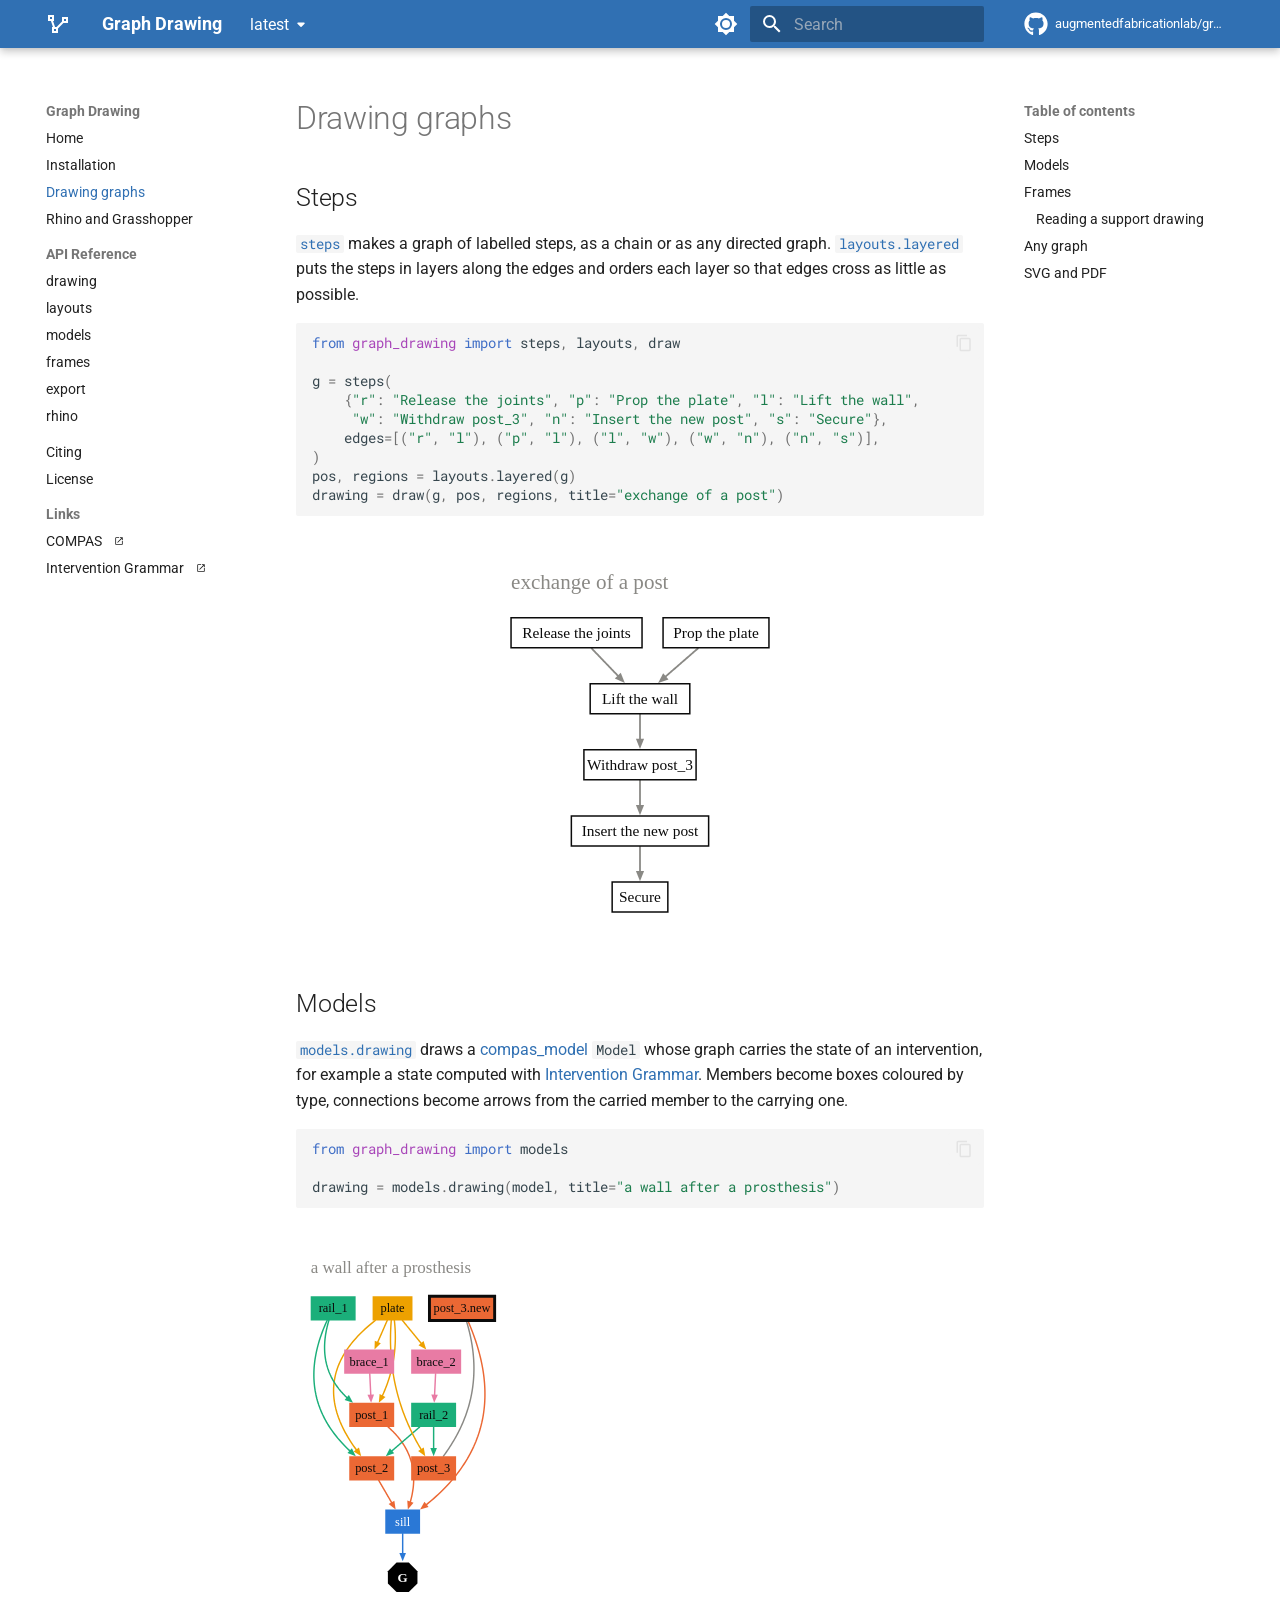
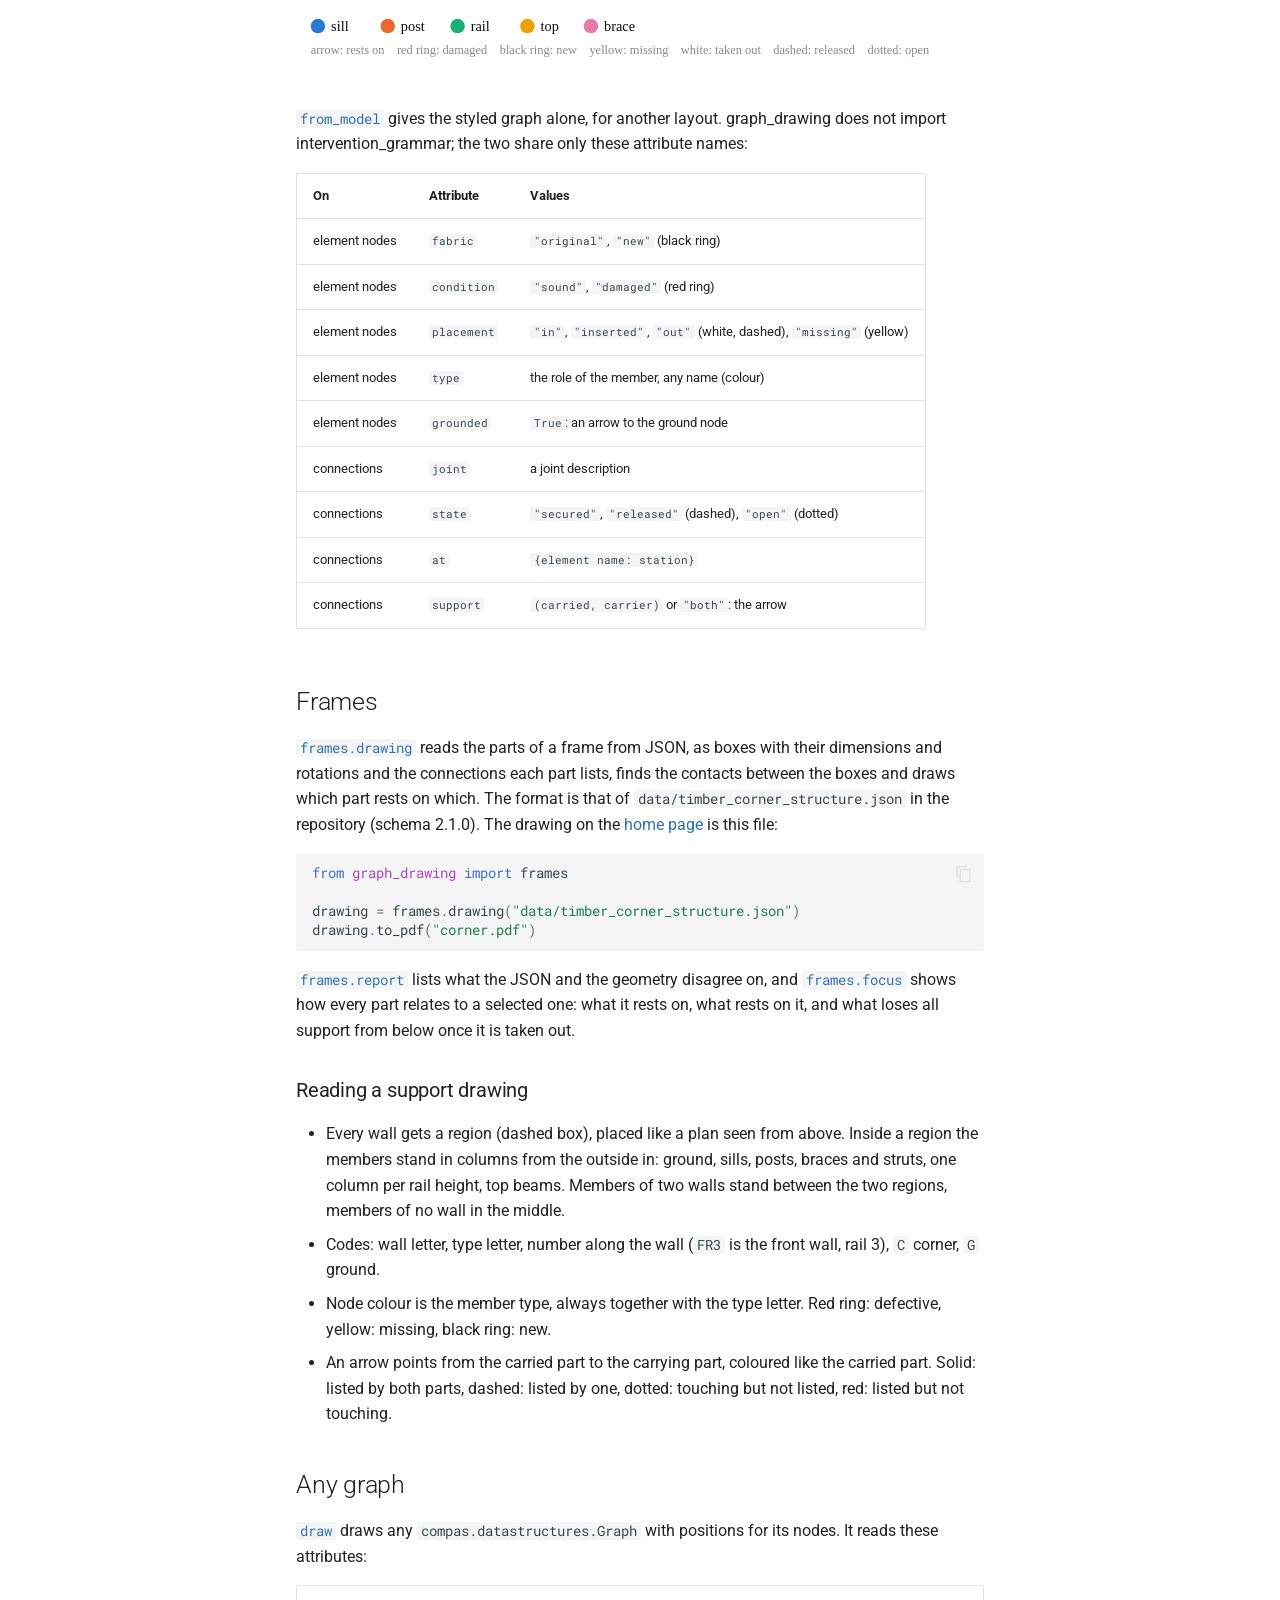
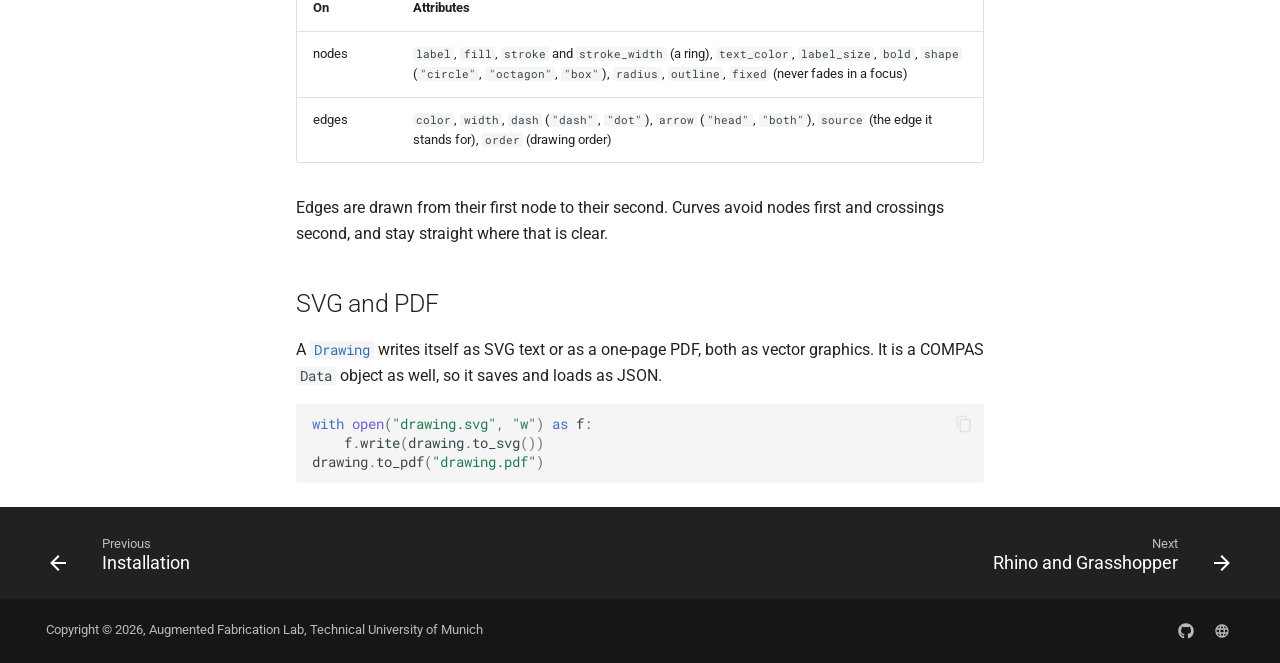
==== commit 599a0272: "Deployed 1af812d to latest with MkDocs 1.6.1 and mike 2.2.0" ====
--- a/latest/usage/index.html
+++ b/latest/usage/index.html
@@ -1171,8 +1171,8 @@
 first and crossings second, and stay straight where that is clear.</p>
 <h2 id="svg-and-pdf">SVG and PDF<a class="headerlink" href="#svg-and-pdf" title="Permanent link">¤</a></h2>
 <p>A <a class="autorefs autorefs-internal" title="            Drawing" href="../api/graph_drawing.drawing/#graph_drawing.drawing.Drawing"><code>Drawing</code></a> writes itself as SVG text or as a
-one-page PDF, both as vector graphics and without further dependencies. It is
-a COMPAS <code>Data</code> object as well, so it saves and loads as JSON.</p>
+one-page PDF, both as vector graphics. It is a COMPAS <code>Data</code> object as well,
+so it saves and loads as JSON.</p>
 <div class="language-python highlight"><pre><span></span><code><a id="__codelineno-3-1" name="__codelineno-3-1" href="#__codelineno-3-1"></a><span class="k">with</span> <span class="nb">open</span><span class="p">(</span><span class="s2">"drawing.svg"</span><span class="p">,</span> <span class="s2">"w"</span><span class="p">)</span> <span class="k">as</span> <span class="n">f</span><span class="p">:</span>
 <a id="__codelineno-3-2" name="__codelineno-3-2" href="#__codelineno-3-2"></a>    <span class="n">f</span><span class="o">.</span><span class="n">write</span><span class="p">(</span><span class="n">drawing</span><span class="o">.</span><span class="n">to_svg</span><span class="p">())</span>
 <a id="__codelineno-3-3" name="__codelineno-3-3" href="#__codelineno-3-3"></a><span class="n">drawing</span><span class="o">.</span><span class="n">to_pdf</span><span class="p">(</span><span class="s2">"drawing.pdf"</span><span class="p">)</span>
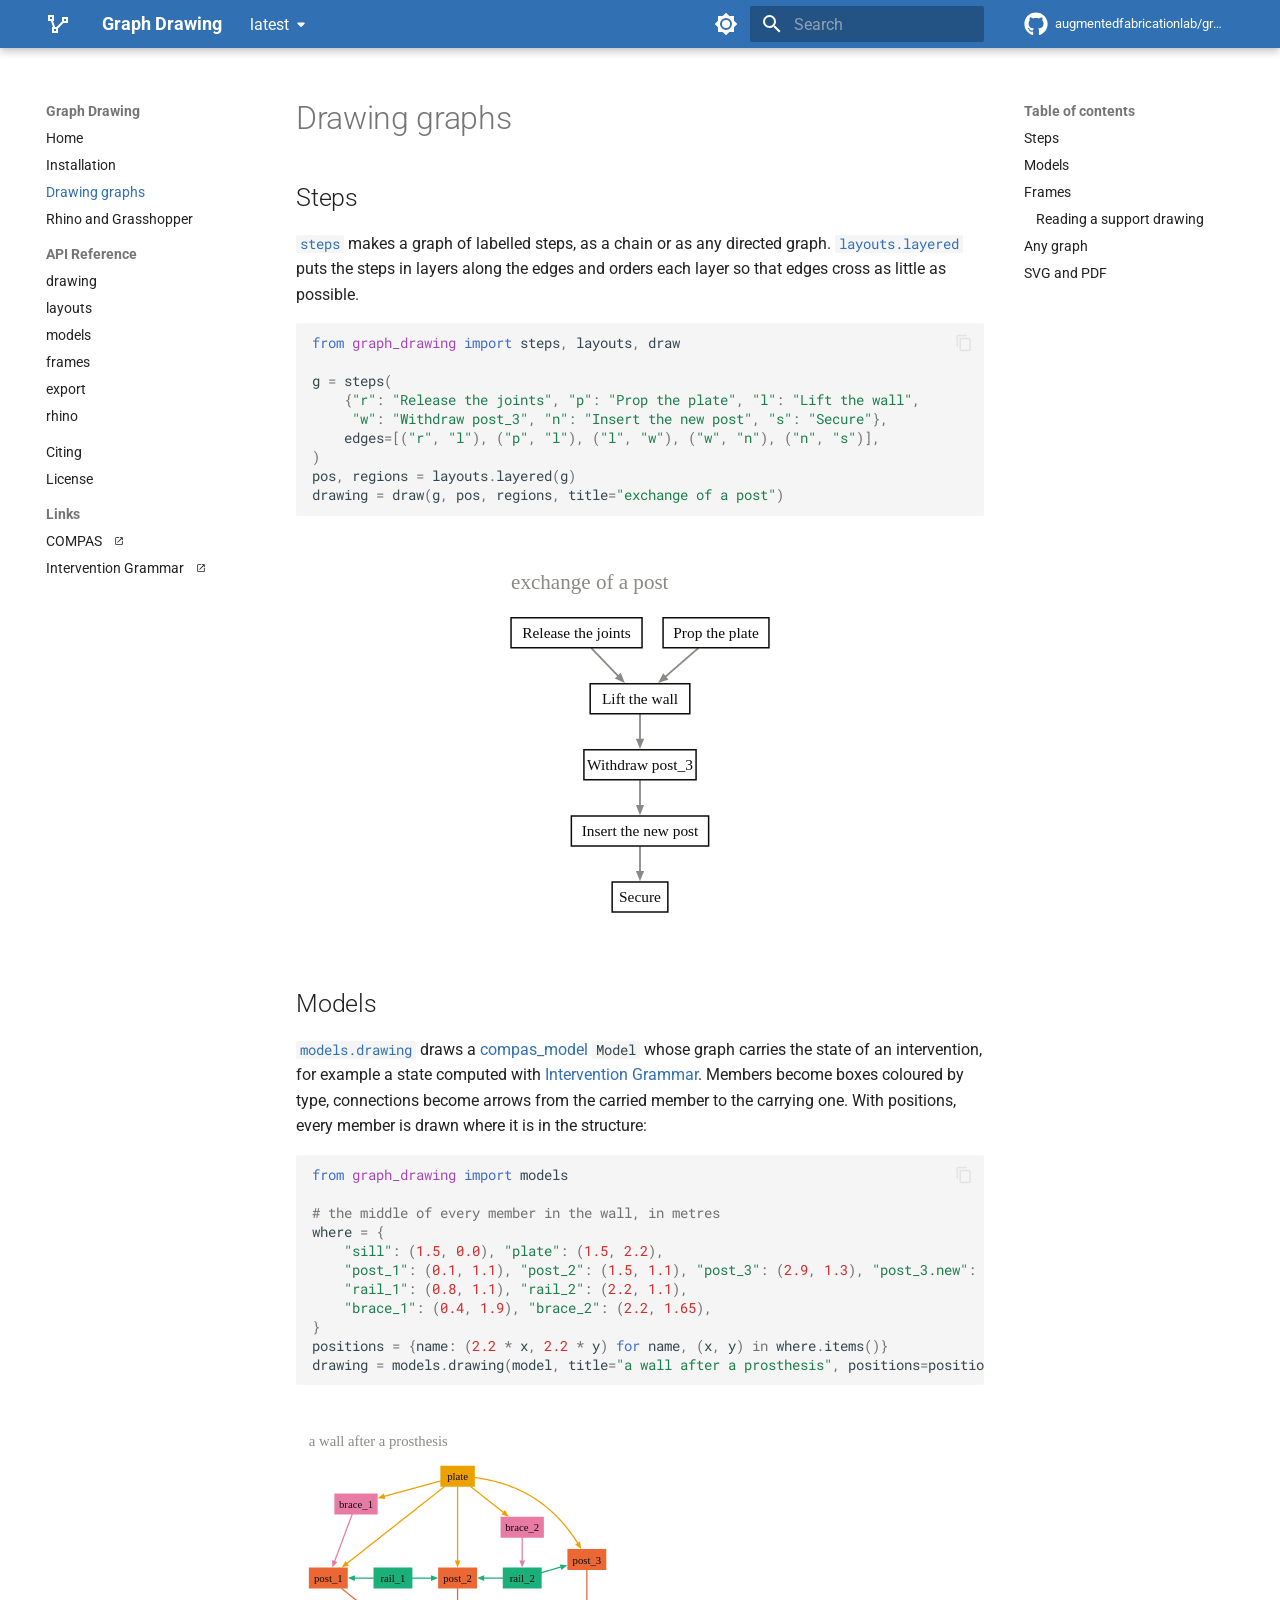
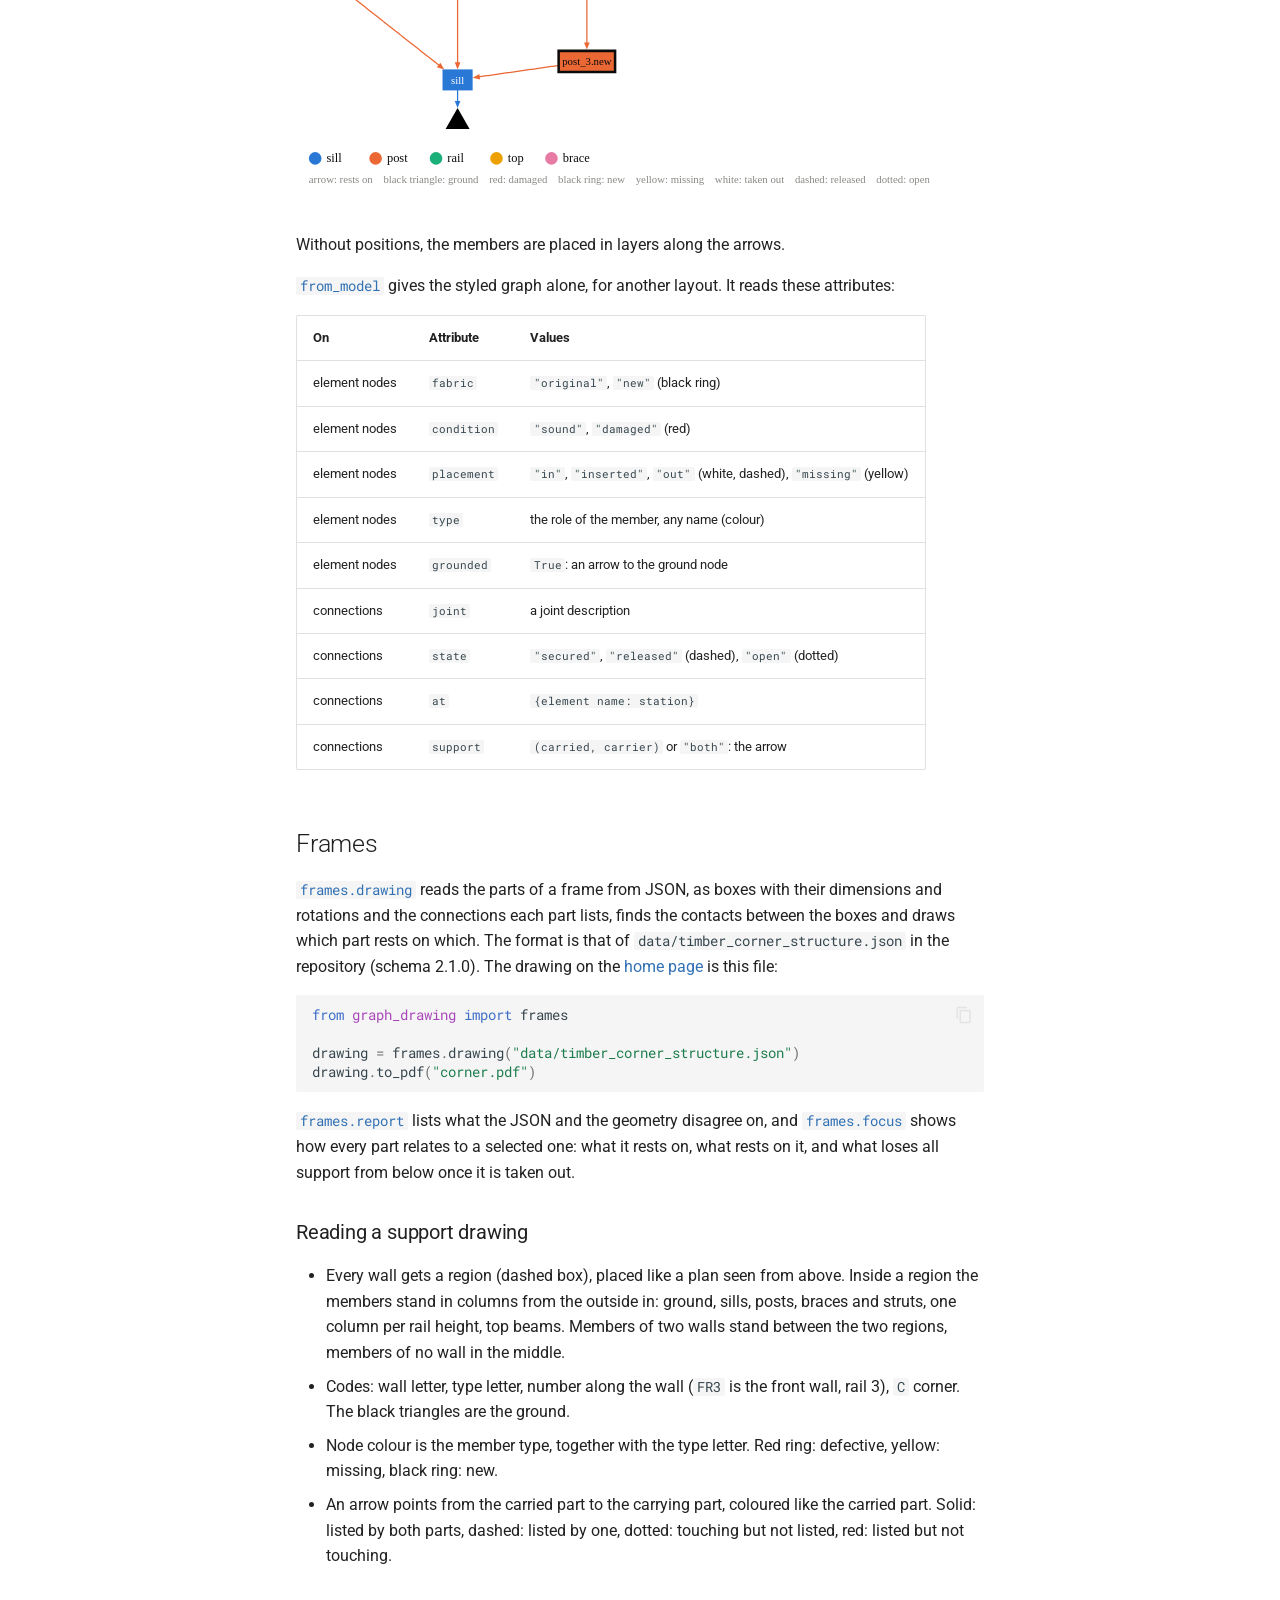
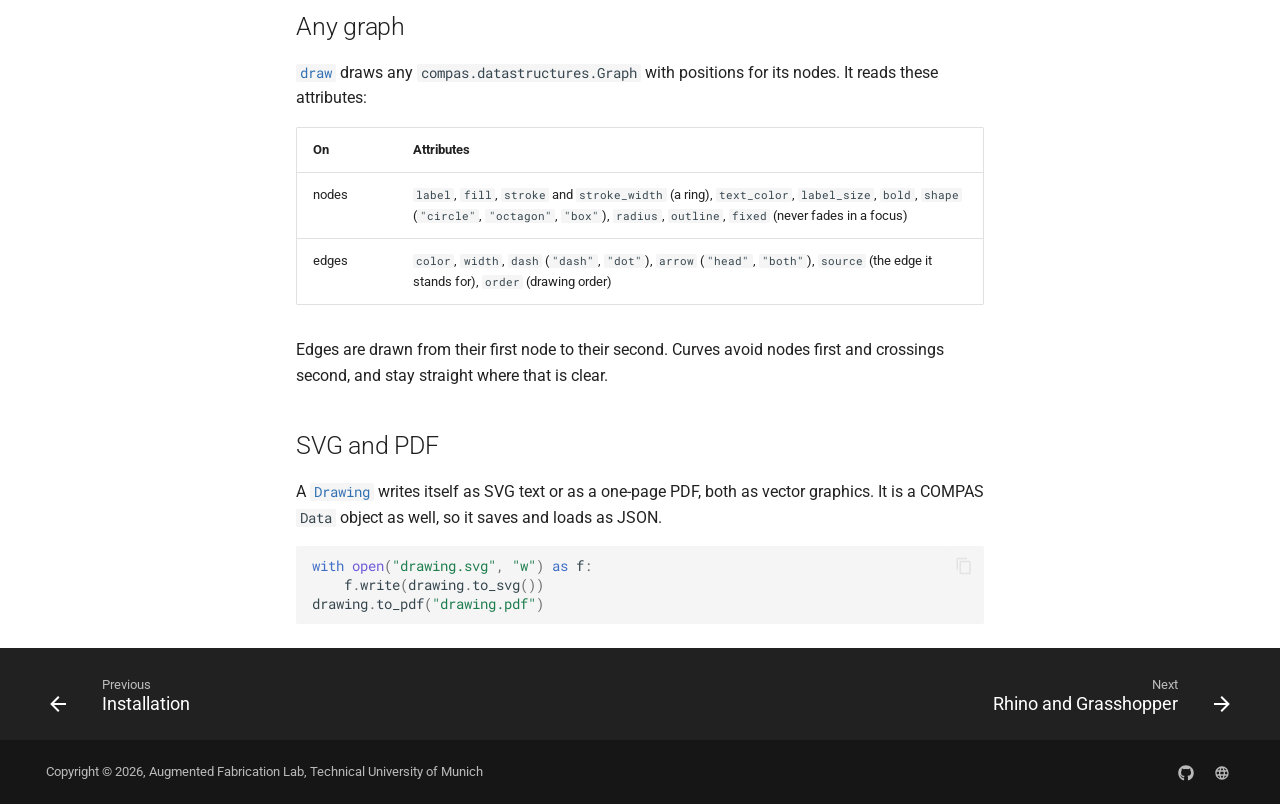
==== commit 09da4f00: "Deployed ccd3c7a to latest with MkDocs 1.6.1 and mike 2.2.0" ====
--- a/latest/usage/index.html
+++ b/latest/usage/index.html
@@ -1048,17 +1048,26 @@
 whose graph carries the state of an intervention, for example a state computed
 with <a href="https://augmentedfabricationlab.github.io/intervention_grammar/">Intervention Grammar</a>.
 Members become boxes coloured by type, connections become arrows from the
-carried member to the carrying one.</p>
+carried member to the carrying one. With positions, every member is drawn
+where it is in the structure:</p>
 <div class="language-python highlight"><pre><span></span><code><a id="__codelineno-1-1" name="__codelineno-1-1" href="#__codelineno-1-1"></a><span class="kn">from</span><span class="w"> </span><span class="nn">graph_drawing</span><span class="w"> </span><span class="kn">import</span> <span class="n">models</span>
 <a id="__codelineno-1-2" name="__codelineno-1-2" href="#__codelineno-1-2"></a>
-<a id="__codelineno-1-3" name="__codelineno-1-3" href="#__codelineno-1-3"></a><span class="n">drawing</span> <span class="o">=</span> <span class="n">models</span><span class="o">.</span><span class="n">drawing</span><span class="p">(</span><span class="n">model</span><span class="p">,</span> <span class="n">title</span><span class="o">=</span><span class="s2">"a wall after a prosthesis"</span><span class="p">)</span>
+<a id="__codelineno-1-3" name="__codelineno-1-3" href="#__codelineno-1-3"></a><span class="c1"># the middle of every member in the wall, in metres</span>
+<a id="__codelineno-1-4" name="__codelineno-1-4" href="#__codelineno-1-4"></a><span class="n">where</span> <span class="o">=</span> <span class="p">{</span>
+<a id="__codelineno-1-5" name="__codelineno-1-5" href="#__codelineno-1-5"></a>    <span class="s2">"sill"</span><span class="p">:</span> <span class="p">(</span><span class="mf">1.5</span><span class="p">,</span> <span class="mf">0.0</span><span class="p">),</span> <span class="s2">"plate"</span><span class="p">:</span> <span class="p">(</span><span class="mf">1.5</span><span class="p">,</span> <span class="mf">2.2</span><span class="p">),</span>
+<a id="__codelineno-1-6" name="__codelineno-1-6" href="#__codelineno-1-6"></a>    <span class="s2">"post_1"</span><span class="p">:</span> <span class="p">(</span><span class="mf">0.1</span><span class="p">,</span> <span class="mf">1.1</span><span class="p">),</span> <span class="s2">"post_2"</span><span class="p">:</span> <span class="p">(</span><span class="mf">1.5</span><span class="p">,</span> <span class="mf">1.1</span><span class="p">),</span> <span class="s2">"post_3"</span><span class="p">:</span> <span class="p">(</span><span class="mf">2.9</span><span class="p">,</span> <span class="mf">1.3</span><span class="p">),</span> <span class="s2">"post_3.new"</span><span class="p">:</span> <span class="p">(</span><span class="mf">2.9</span><span class="p">,</span> <span class="mf">0.2</span><span class="p">),</span>
+<a id="__codelineno-1-7" name="__codelineno-1-7" href="#__codelineno-1-7"></a>    <span class="s2">"rail_1"</span><span class="p">:</span> <span class="p">(</span><span class="mf">0.8</span><span class="p">,</span> <span class="mf">1.1</span><span class="p">),</span> <span class="s2">"rail_2"</span><span class="p">:</span> <span class="p">(</span><span class="mf">2.2</span><span class="p">,</span> <span class="mf">1.1</span><span class="p">),</span>
+<a id="__codelineno-1-8" name="__codelineno-1-8" href="#__codelineno-1-8"></a>    <span class="s2">"brace_1"</span><span class="p">:</span> <span class="p">(</span><span class="mf">0.4</span><span class="p">,</span> <span class="mf">1.9</span><span class="p">),</span> <span class="s2">"brace_2"</span><span class="p">:</span> <span class="p">(</span><span class="mf">2.2</span><span class="p">,</span> <span class="mf">1.65</span><span class="p">),</span>
+<a id="__codelineno-1-9" name="__codelineno-1-9" href="#__codelineno-1-9"></a><span class="p">}</span>
+<a id="__codelineno-1-10" name="__codelineno-1-10" href="#__codelineno-1-10"></a><span class="n">positions</span> <span class="o">=</span> <span class="p">{</span><span class="n">name</span><span class="p">:</span> <span class="p">(</span><span class="mf">2.2</span> <span class="o">*</span> <span class="n">x</span><span class="p">,</span> <span class="mf">2.2</span> <span class="o">*</span> <span class="n">y</span><span class="p">)</span> <span class="k">for</span> <span class="n">name</span><span class="p">,</span> <span class="p">(</span><span class="n">x</span><span class="p">,</span> <span class="n">y</span><span class="p">)</span> <span class="ow">in</span> <span class="n">where</span><span class="o">.</span><span class="n">items</span><span class="p">()}</span>
+<a id="__codelineno-1-11" name="__codelineno-1-11" href="#__codelineno-1-11"></a><span class="n">drawing</span> <span class="o">=</span> <span class="n">models</span><span class="o">.</span><span class="n">drawing</span><span class="p">(</span><span class="n">model</span><span class="p">,</span> <span class="n">title</span><span class="o">=</span><span class="s2">"a wall after a prosthesis"</span><span class="p">,</span> <span class="n">positions</span><span class="o">=</span><span class="n">positions</span><span class="p">)</span>
 </code></pre></div>
 <figure>
 <p><img alt="A model with the state of an intervention" src="../_images/model.svg" /></p>
 </figure>
+<p>Without positions, the members are placed in layers along the arrows.</p>
 <p><a class="autorefs autorefs-internal" title="            from_model" href="../api/graph_drawing.models/#graph_drawing.models.from_model"><code>from_model</code></a> gives the styled graph alone,
-for another layout. graph_drawing does not import intervention_grammar; the
-two share only these attribute names:</p>
+for another layout. It reads these attributes:</p>
 <table>
 <thead>
 <tr>
@@ -1076,7 +1085,7 @@
 <tr>
 <td>element nodes</td>
 <td><code>condition</code></td>
-<td><code>"sound"</code>, <code>"damaged"</code> (red ring)</td>
+<td><code>"sound"</code>, <code>"damaged"</code> (red)</td>
 </tr>
 <tr>
 <td>element nodes</td>
@@ -1139,8 +1148,8 @@
   Members of two walls stand between the two regions, members of no wall in
   the middle.</li>
 <li>Codes: wall letter, type letter, number along the wall (<code>FR3</code> is the front
-  wall, rail 3), <code>C</code> corner, <code>G</code> ground.</li>
-<li>Node colour is the member type, always together with the type letter. Red
+  wall, rail 3), <code>C</code> corner. The black triangles are the ground.</li>
+<li>Node colour is the member type, together with the type letter. Red
   ring: defective, yellow: missing, black ring: new.</li>
 <li>An arrow points from the carried part to the carrying part, coloured like
   the carried part. Solid: listed by both parts, dashed: listed by one,
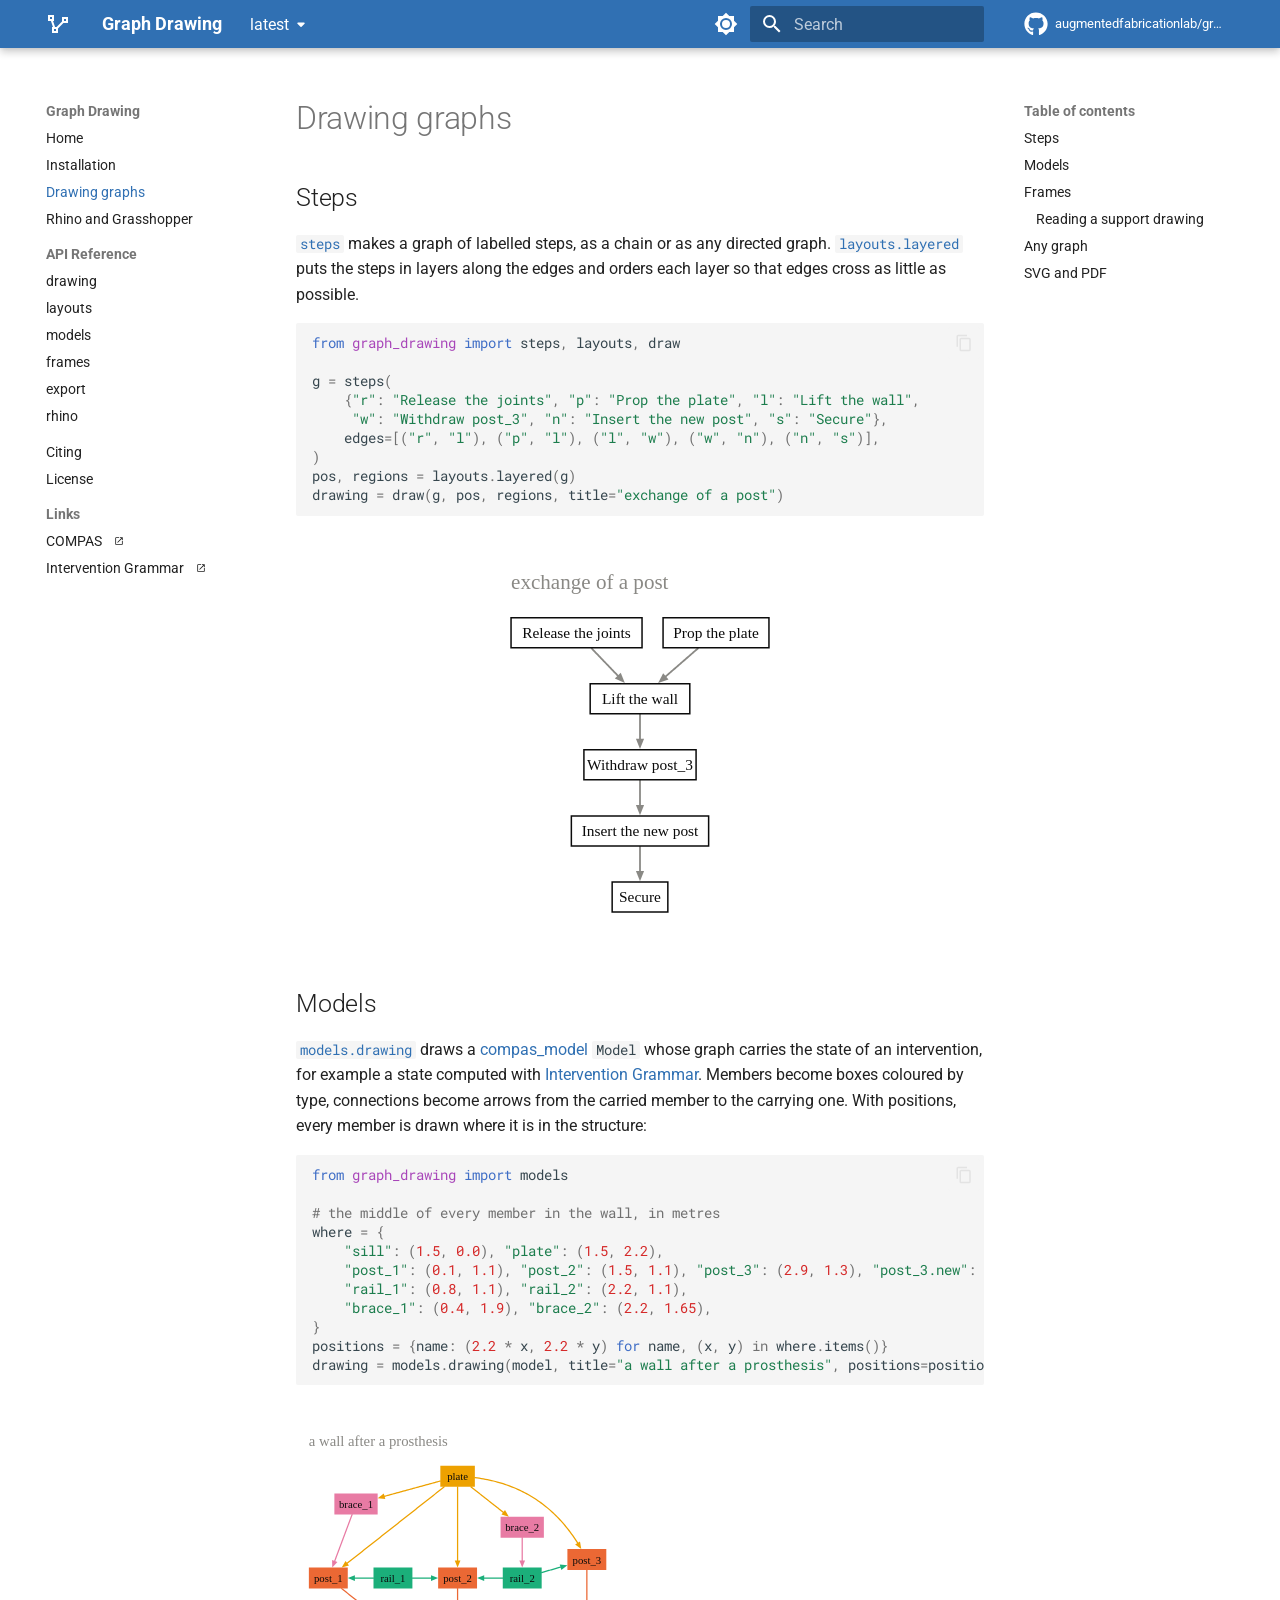
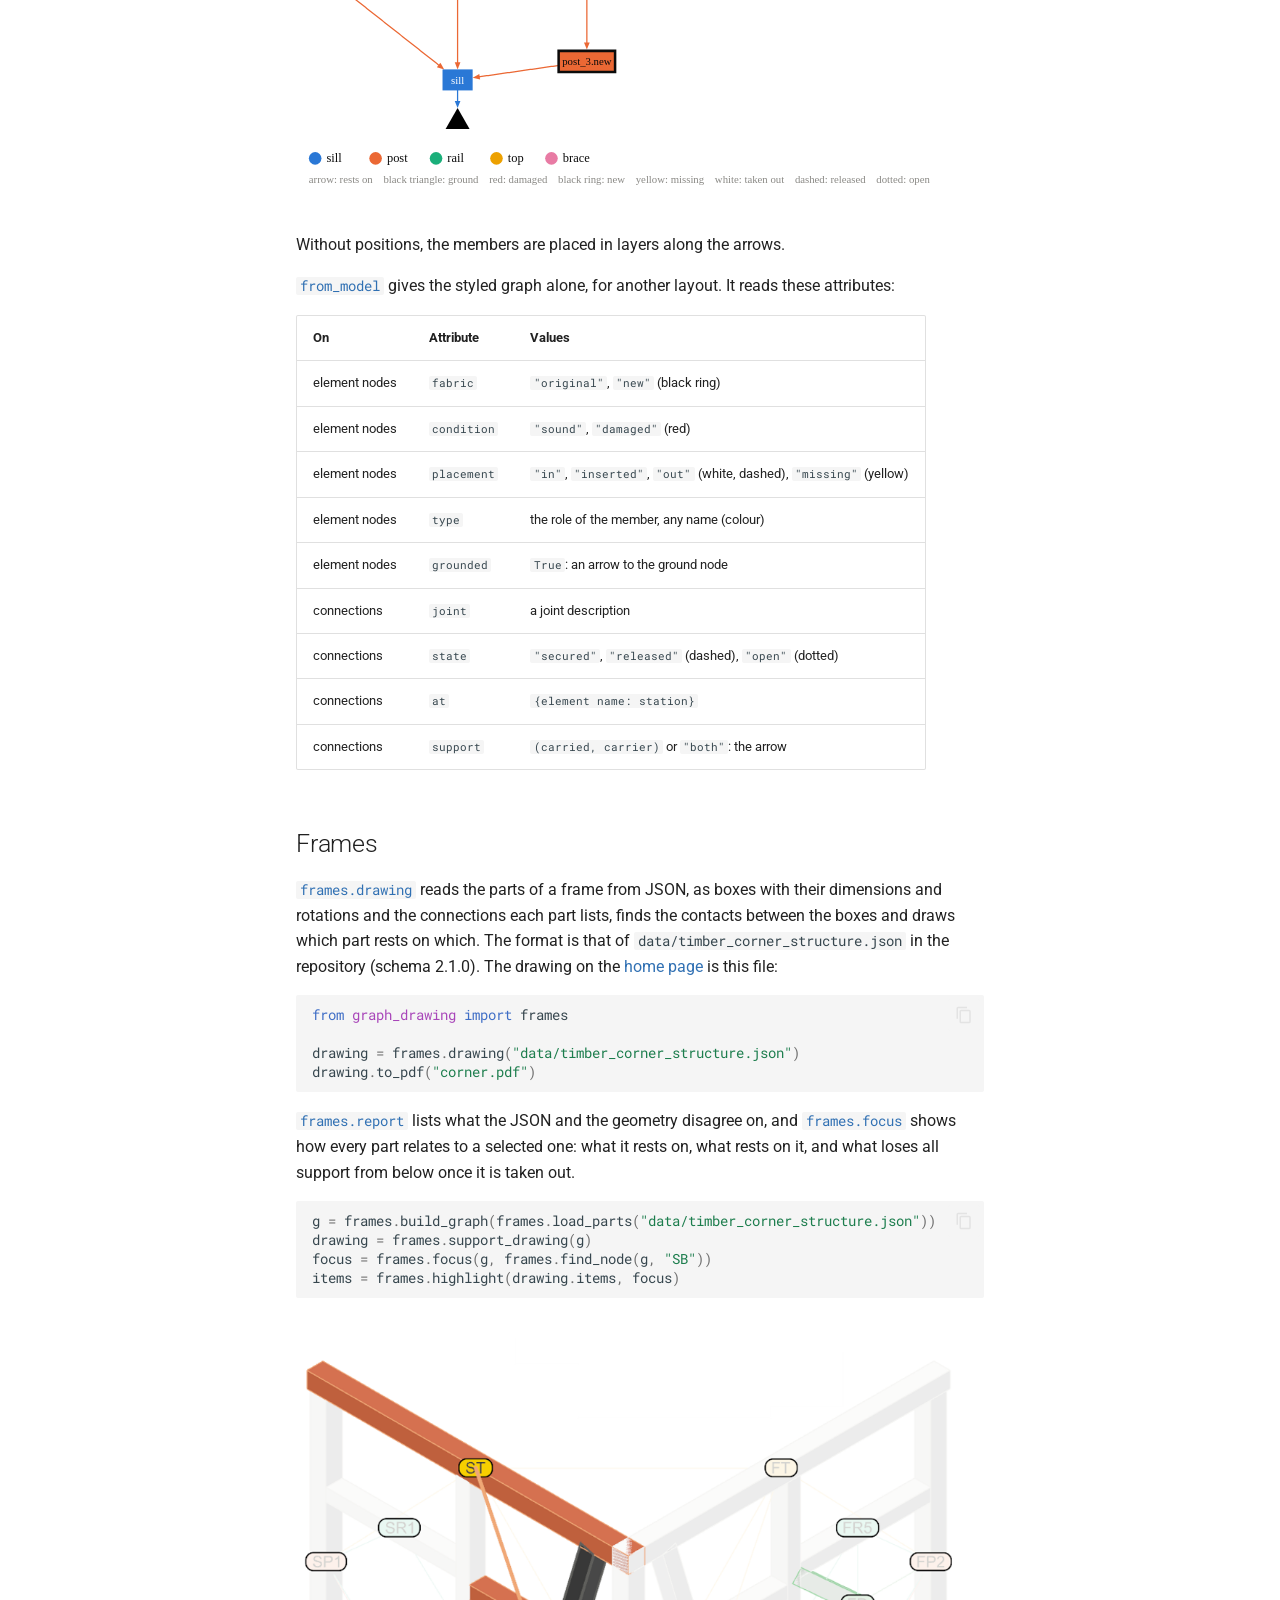
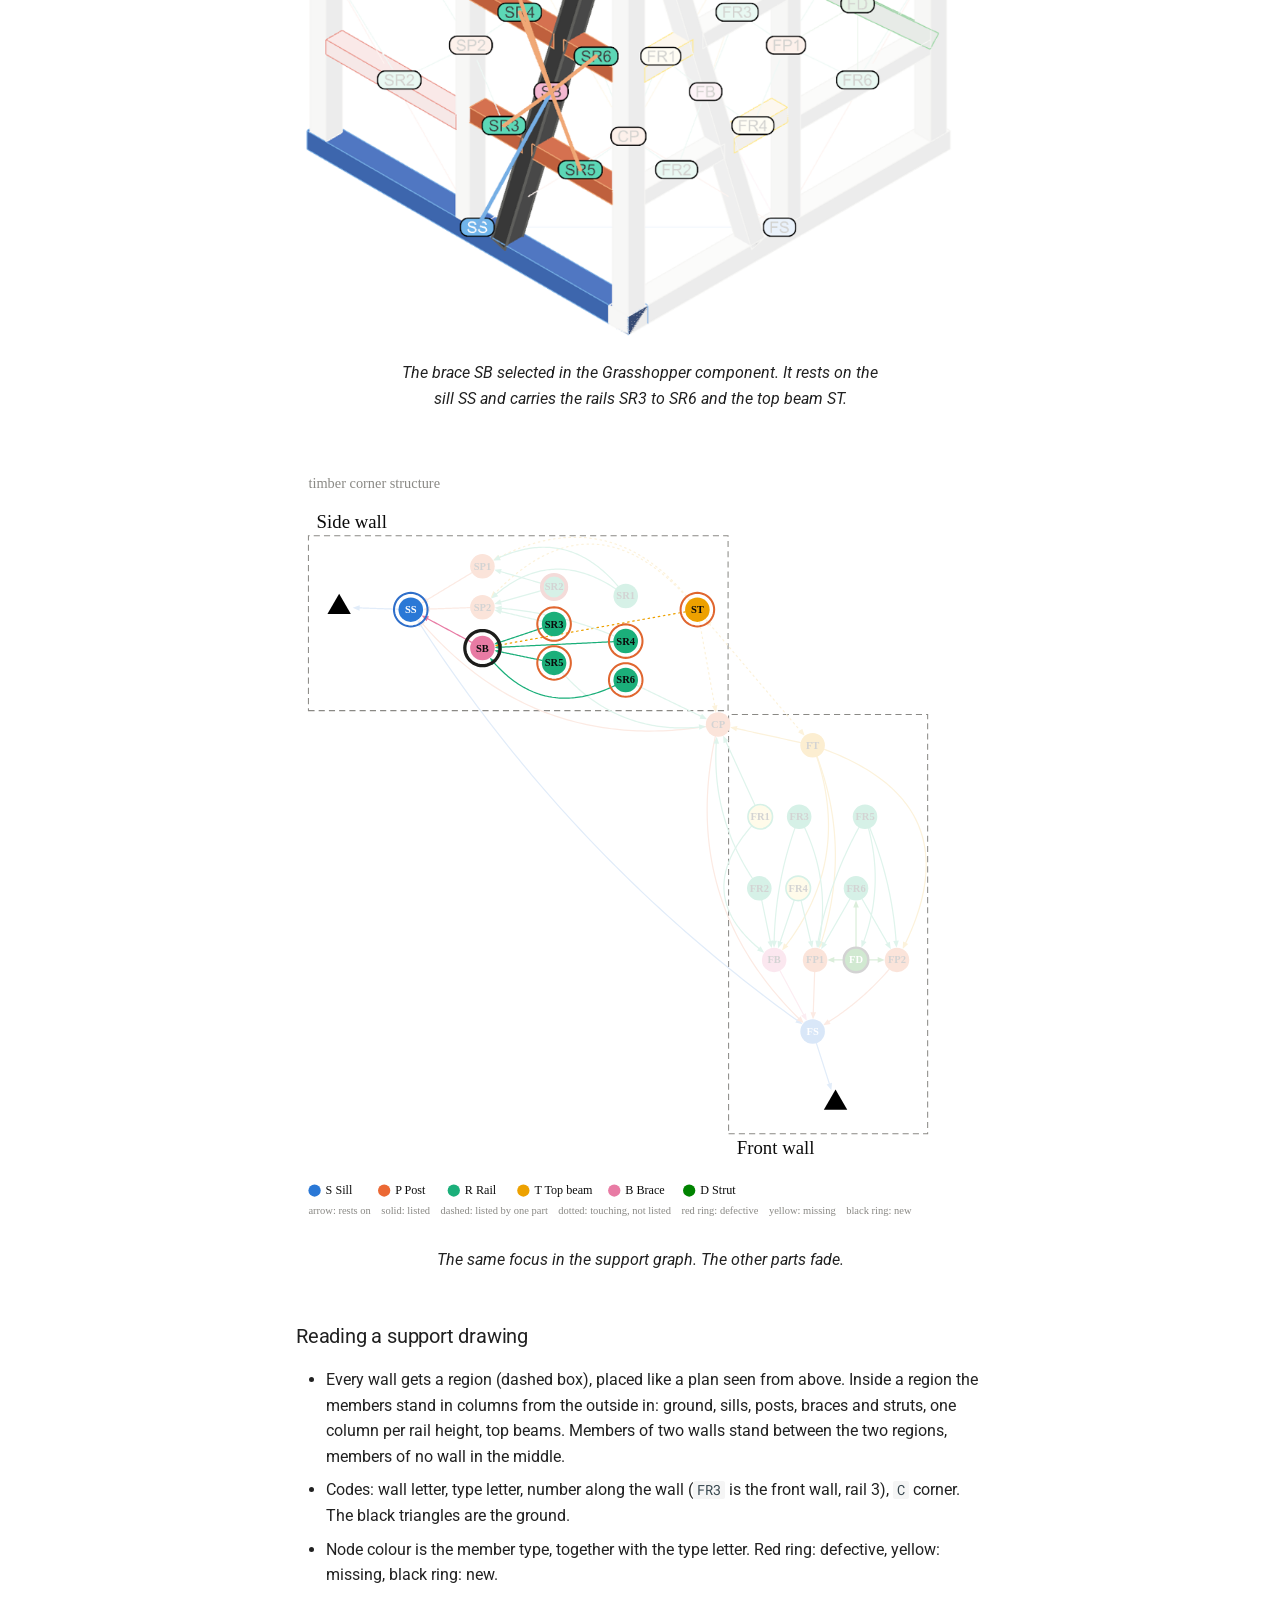
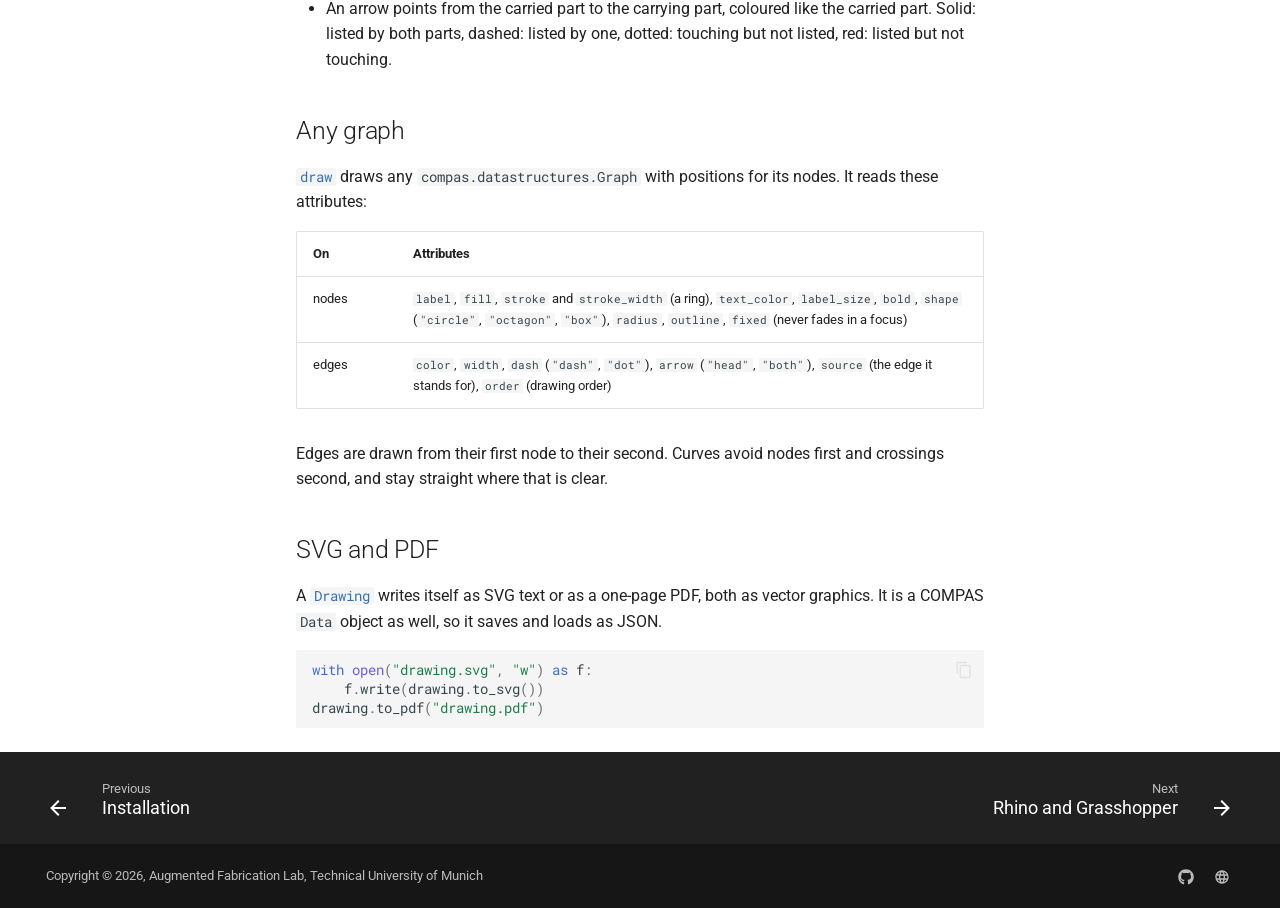
==== commit 2a0965a4: "Deployed a78e134 to latest with MkDocs 1.6.1 and mike 2.2.0" ====
--- a/latest/usage/index.html
+++ b/latest/usage/index.html
@@ -1140,6 +1140,21 @@
 geometry disagree on, and <a class="autorefs autorefs-internal" title="            focus" href="../api/graph_drawing.frames/#graph_drawing.frames.focus"><code>frames.focus</code></a> shows
 how every part relates to a selected one: what it rests on, what rests on it,
 and what loses all support from below once it is taken out.</p>
+<div class="language-python highlight"><pre><span></span><code><a id="__codelineno-3-1" name="__codelineno-3-1" href="#__codelineno-3-1"></a><span class="n">g</span> <span class="o">=</span> <span class="n">frames</span><span class="o">.</span><span class="n">build_graph</span><span class="p">(</span><span class="n">frames</span><span class="o">.</span><span class="n">load_parts</span><span class="p">(</span><span class="s2">"data/timber_corner_structure.json"</span><span class="p">))</span>
+<a id="__codelineno-3-2" name="__codelineno-3-2" href="#__codelineno-3-2"></a><span class="n">drawing</span> <span class="o">=</span> <span class="n">frames</span><span class="o">.</span><span class="n">support_drawing</span><span class="p">(</span><span class="n">g</span><span class="p">)</span>
+<a id="__codelineno-3-3" name="__codelineno-3-3" href="#__codelineno-3-3"></a><span class="n">focus</span> <span class="o">=</span> <span class="n">frames</span><span class="o">.</span><span class="n">focus</span><span class="p">(</span><span class="n">g</span><span class="p">,</span> <span class="n">frames</span><span class="o">.</span><span class="n">find_node</span><span class="p">(</span><span class="n">g</span><span class="p">,</span> <span class="s2">"SB"</span><span class="p">))</span>
+<a id="__codelineno-3-4" name="__codelineno-3-4" href="#__codelineno-3-4"></a><span class="n">items</span> <span class="o">=</span> <span class="n">frames</span><span class="o">.</span><span class="n">highlight</span><span class="p">(</span><span class="n">drawing</span><span class="o">.</span><span class="n">items</span><span class="p">,</span> <span class="n">focus</span><span class="p">)</span>
+</code></pre></div>
+<figure>
+<p><img alt="The brace SB selected in Rhino" src="../_images/corner_focus_model.png" />
+  </p>
+<figcaption>The brace SB selected in the Grasshopper component. It rests on the sill SS and carries the rails SR3 to SR6 and the top beam ST.</figcaption>
+</figure>
+<figure>
+<p><img alt="The focus on SB in the support graph" src="../_images/corner_focus.svg" />
+  </p>
+<figcaption>The same focus in the support graph. The other parts fade.</figcaption>
+</figure>
 <h3 id="reading-a-support-drawing">Reading a support drawing<a class="headerlink" href="#reading-a-support-drawing" title="Permanent link">¤</a></h3>
 <ul>
 <li>Every wall gets a region (dashed box), placed like a plan seen from above.
@@ -1182,9 +1197,9 @@
 <p>A <a class="autorefs autorefs-internal" title="            Drawing" href="../api/graph_drawing.drawing/#graph_drawing.drawing.Drawing"><code>Drawing</code></a> writes itself as SVG text or as a
 one-page PDF, both as vector graphics. It is a COMPAS <code>Data</code> object as well,
 so it saves and loads as JSON.</p>
-<div class="language-python highlight"><pre><span></span><code><a id="__codelineno-3-1" name="__codelineno-3-1" href="#__codelineno-3-1"></a><span class="k">with</span> <span class="nb">open</span><span class="p">(</span><span class="s2">"drawing.svg"</span><span class="p">,</span> <span class="s2">"w"</span><span class="p">)</span> <span class="k">as</span> <span class="n">f</span><span class="p">:</span>
-<a id="__codelineno-3-2" name="__codelineno-3-2" href="#__codelineno-3-2"></a>    <span class="n">f</span><span class="o">.</span><span class="n">write</span><span class="p">(</span><span class="n">drawing</span><span class="o">.</span><span class="n">to_svg</span><span class="p">())</span>
-<a id="__codelineno-3-3" name="__codelineno-3-3" href="#__codelineno-3-3"></a><span class="n">drawing</span><span class="o">.</span><span class="n">to_pdf</span><span class="p">(</span><span class="s2">"drawing.pdf"</span><span class="p">)</span>
+<div class="language-python highlight"><pre><span></span><code><a id="__codelineno-4-1" name="__codelineno-4-1" href="#__codelineno-4-1"></a><span class="k">with</span> <span class="nb">open</span><span class="p">(</span><span class="s2">"drawing.svg"</span><span class="p">,</span> <span class="s2">"w"</span><span class="p">)</span> <span class="k">as</span> <span class="n">f</span><span class="p">:</span>
+<a id="__codelineno-4-2" name="__codelineno-4-2" href="#__codelineno-4-2"></a>    <span class="n">f</span><span class="o">.</span><span class="n">write</span><span class="p">(</span><span class="n">drawing</span><span class="o">.</span><span class="n">to_svg</span><span class="p">())</span>
+<a id="__codelineno-4-3" name="__codelineno-4-3" href="#__codelineno-4-3"></a><span class="n">drawing</span><span class="o">.</span><span class="n">to_pdf</span><span class="p">(</span><span class="s2">"drawing.pdf"</span><span class="p">)</span>
 </code></pre></div>
 
 
